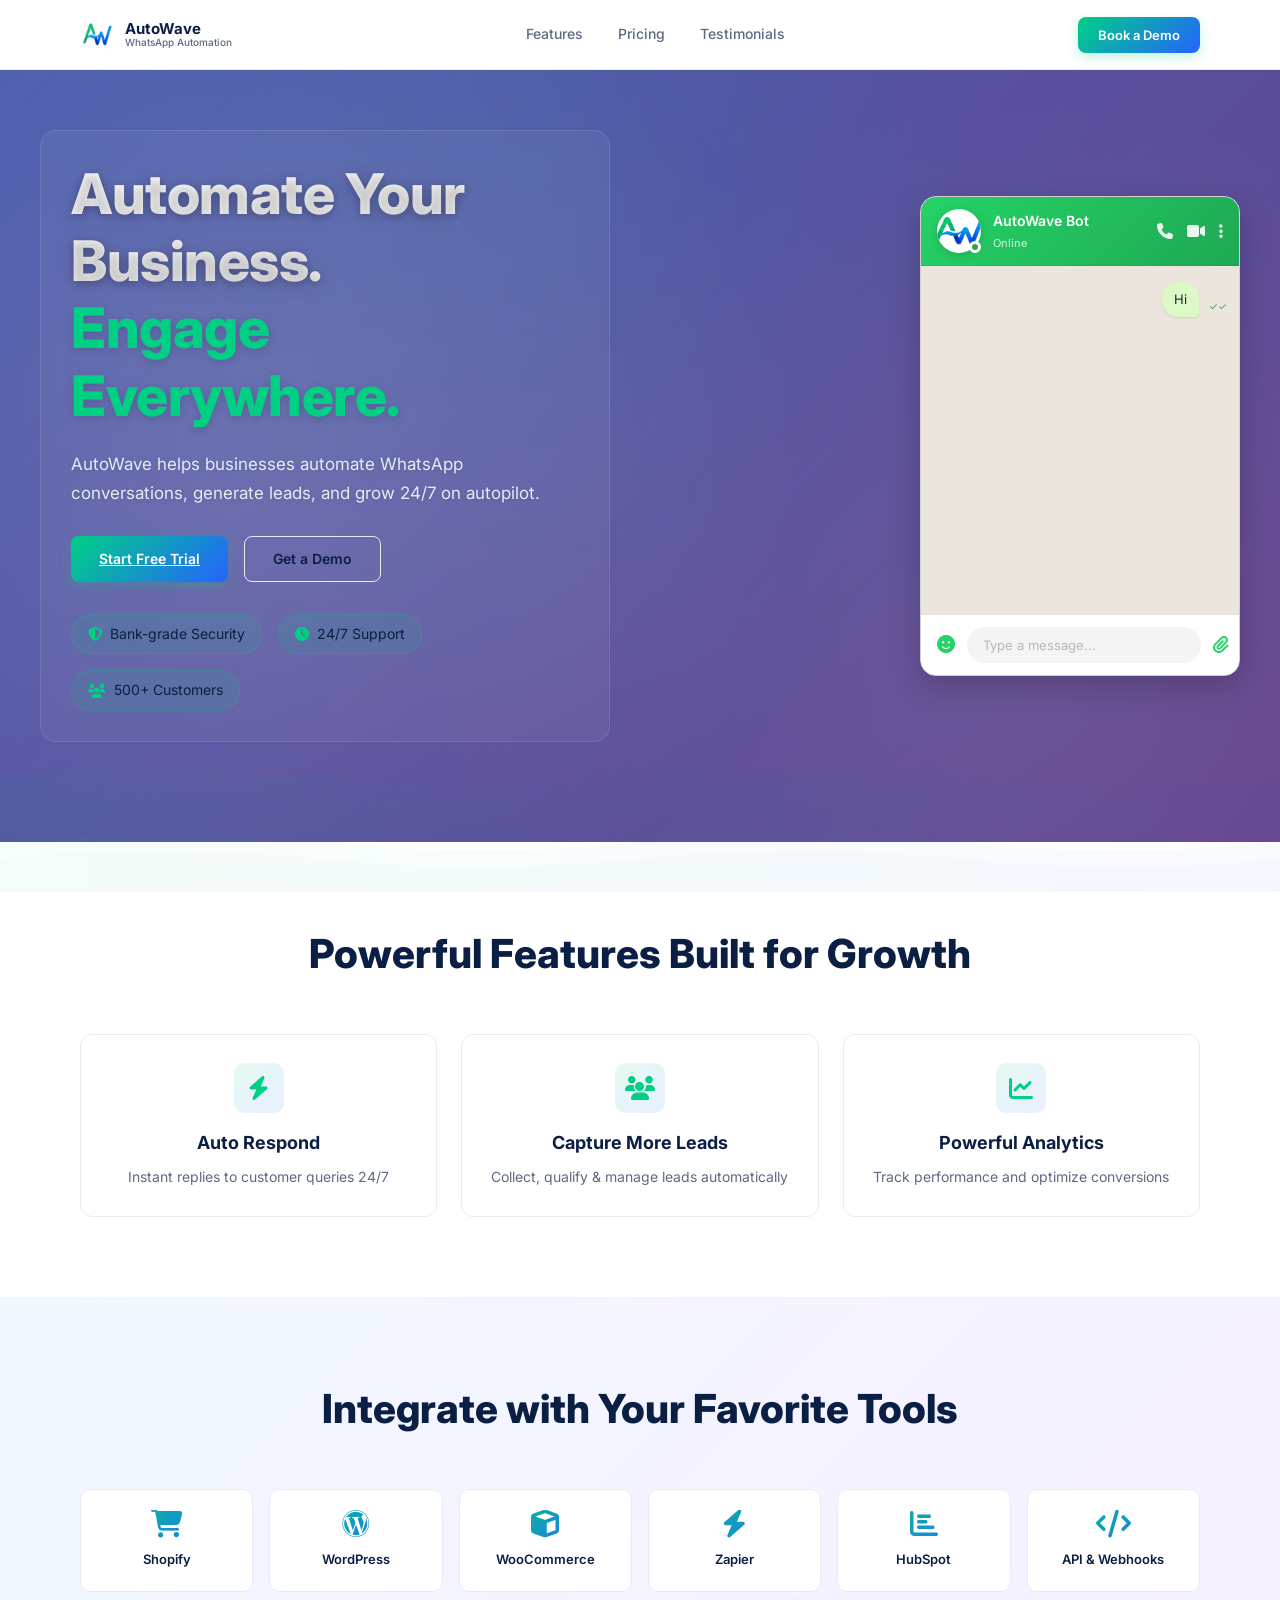
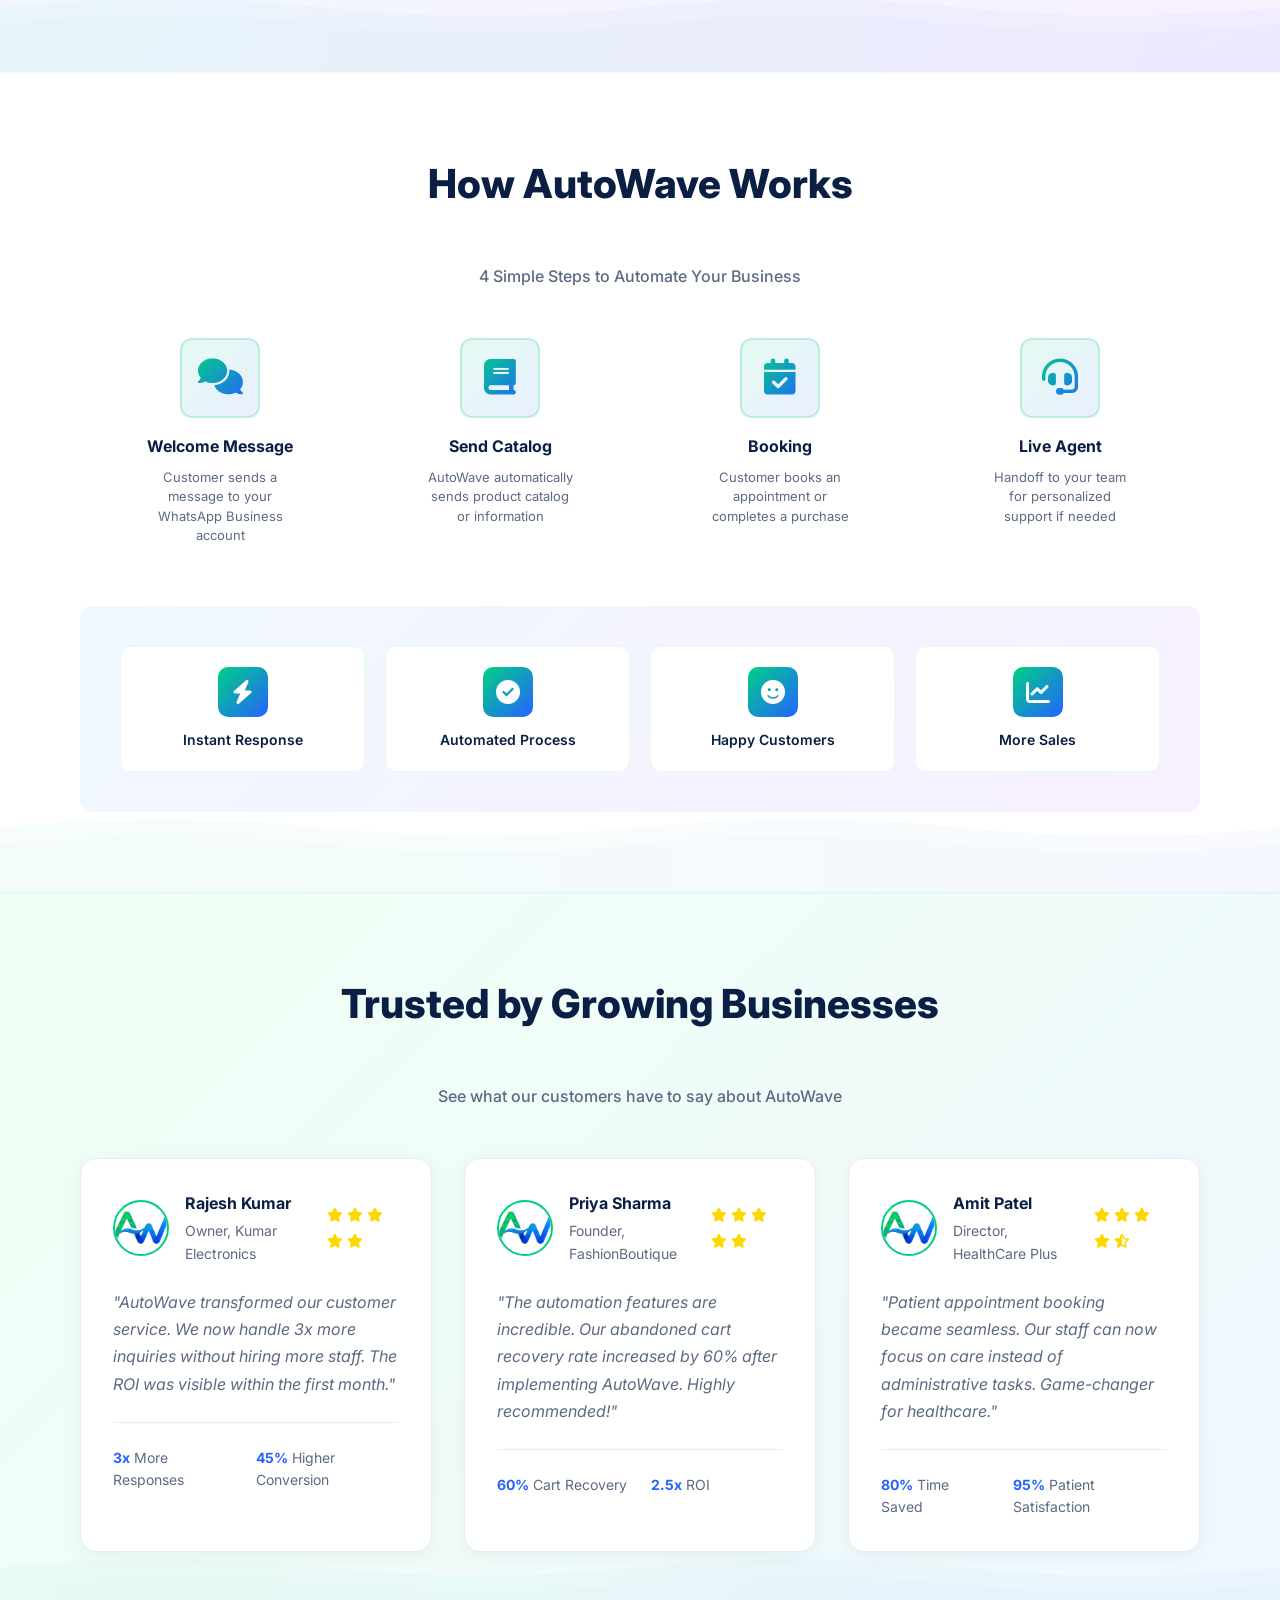
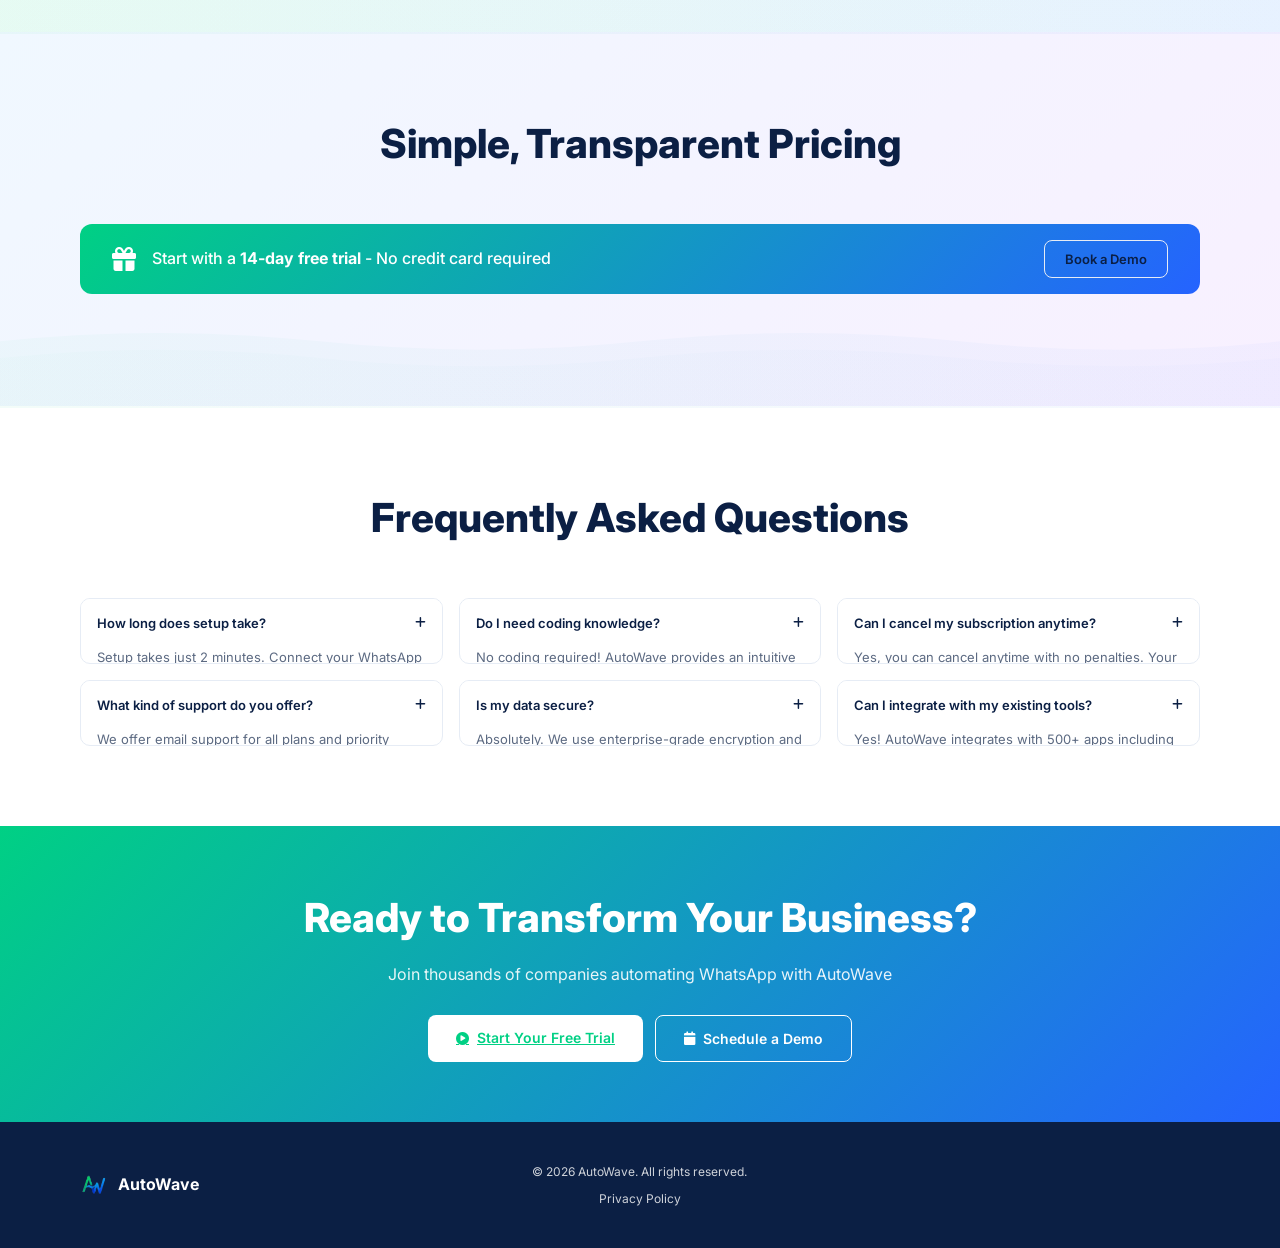
==== index.html @ 0bfcc895 "website change 1" ====
<!DOCTYPE html>
<html lang="en">
<head>
    <meta charset="UTF-8">
    <meta name="viewport" content="width=device-width, initial-scale=1.0">
    <meta name="description" content="AutoWave - WhatsApp Business Automation Platform. Automate conversations, generate leads, and grow 24/7 on autopilot.">
    <meta name="keywords" content="WhatsApp Automation, Business Automation, Lead Generation">
    <meta name="author" content="AutoWave">
    <link rel="icon" type="image/png" href="./content/autowave-icon.png">
    <title>AutoWave - WhatsApp Automation Platform</title>
    <link rel="stylesheet" href="https://cdnjs.cloudflare.com/ajax/libs/font-awesome/6.4.0/css/all.min.css">
    <link rel="stylesheet" href="style.css">
    <link href="https://fonts.googleapis.com/css2?family=Inter:wght@400;500;600;700;800&display=swap" rel="stylesheet">
</head>
<body>
    <!-- Header -->
    <header class="header">
        <div class="header-container">
            <div class="logo">
                <img src="./content/autowave-icon.png" alt="AutoWave" class="logo-icon">
                <div class="logo-text">
                    <span class="logo-name">AutoWave</span>
                    <span class="logo-subtitle">WhatsApp Automation</span>
                </div>
            </div>
            <button class="mobile-menu-toggle" id="mobileMenuToggle">
                <span></span><span></span><span></span>
            </button>
            <nav class="nav" id="navMenu">
                <a href="#features" class="nav-link">Features</a>
                <a href="#pricing" class="nav-link">Pricing</a>
                <a href="#testimonials" class="nav-link">Testimonials</a>
            </nav>
            <div class="header-buttons">
                <button class="btn btn-primary" id="bookDemoHeader">Book a Demo</button>
            </div>
        </div>
    </header>

    <!-- Floating Form -->
    <div class="floating-form" id="floatingForm">
        <button class="form-close" id="formClose"><i class="fas fa-times"></i></button>
        <h3 class="form-title">Get a Demo</h3>
        <p class="form-desc">Fill the form and our team will contact you.</p>
        <form class="demo-form" id="demoForm">
            <input type="text" name="name" placeholder="Your Name" required>
            <input type="email" name="email" placeholder="Business Email" required>
            <input type="tel" name="phone" placeholder="Phone Number" required>
            <select name="businessType" id="businessTypeSelect" class="demo-form-select" required>
                <option value="">Select your industry</option>
            </select>
            <input type="text" name="company" placeholder="Business / Website" required>
            <button type="submit" class="btn btn-primary"><i class="fas fa-check"></i> Request Demo</button>
        </form>
        <p class="form-privacy">✓ We respect your privacy</p>
    </div>

    <!-- Hero Section -->
    <section class="hero">
        <div class="hero-container">
            <div class="hero-left">
                <h1 class="hero-headline">
                    <span class="gradient-text">Automate Your Business.</span><br>
                    <span>Engage Everywhere.</span>
                </h1>
                <p class="hero-subtitle">AutoWave helps businesses automate WhatsApp conversations, generate leads, and grow 24/7 on autopilot.</p>
                <div class="hero-buttons">
                    <a href="https://app.autowave.playltp.in/register" class="btn btn-primary btn-lg" id="startTrialHero">Start Free Trial</a>
                    <button type="button" class="btn btn-secondary-outline btn-lg" id="bookDemoHero">Get a Demo</button>
                </div>

                <!-- Trust Badges -->
                <div class="trust-badges">
                    <div class="trust-badge">
                        <i class="fas fa-shield-alt"></i>
                        <span>Bank-grade Security</span>
                    </div>
                    <div class="trust-badge">
                        <i class="fas fa-clock"></i>
                        <span>24/7 Support</span>
                    </div>
                    <div class="trust-badge">
                        <i class="fas fa-users"></i>
                        <span>500+ Customers</span>
                    </div>
                </div>
            </div>

            <div class="hero-right">
                <!-- WhatsApp Chat Replay -->
                <div class="whatsapp-chat-replay">
                    <div class="chat-header">
                        <div class="chat-header-info">
                            <div class="chat-avatar-container">
                                <div class="chat-avatar">
                                    <img src="./content/autowave-icon.png" alt="AutoWave Bot">
                                </div>
                                <div class="online-indicator"></div>
                            </div>
                            <div class="chat-title-info">
                                <h4>AutoWave Bot</h4>
                                <span class="chat-status" id="chatStatus">Online</span>
                            </div>
                        </div>
                        <div class="chat-icons">
                            <i class="fas fa-phone"></i>
                            <i class="fas fa-video"></i>
                            <i class="fas fa-ellipsis-v"></i>
                        </div>
                    </div>
                    <div class="chat-messages" id="chatMessages">
                        <!-- Messages will be dynamically added here -->
                    </div>
                    <div class="chat-input">
                        <i class="fas fa-smile"></i>
                        <input type="text" placeholder="Type a message..." disabled>
                        <i class="fas fa-paperclip"></i>
                        <i class="fas fa-microphone"></i>
                    </div>
                </div>
            </div>
        </div>
        <svg class="wave" viewBox="0 0 1200 120" preserveAspectRatio="none">
            <defs>
                <linearGradient id="waveGrad" x1="0%" y1="0%" x2="100%" y2="0%">
                    <stop offset="0%" style="stop-color:#00D084;stop-opacity:0.15" />
                    <stop offset="100%" style="stop-color:#2563FF;stop-opacity:0.15" />
                </linearGradient>
            </defs>
            <path d="M0,40 Q150,20 300,40 T600,40 T900,40 T1200,40 L1200,120 L0,120 Z" fill="url(#waveGrad)"/>
            <path d="M0,60 Q150,40 300,60 T600,60 T900,60 T1200,60 L1200,120 L0,120 Z" fill="url(#waveGrad)" opacity="0.5"/>
        </svg>
    </section>

    <!-- Features Section -->
    <section class="features" id="features">
        <div class="section-container">
            <h2 class="section-title">Powerful Features Built for Growth</h2>
            <div class="features-grid">
                <div class="feature-card">
                    <div class="feature-icon"><i class="fas fa-zap"></i></div>
                    <h3>Auto Respond</h3>
                    <p>Instant replies to customer queries 24/7</p>
                </div>
                <div class="feature-card">
                    <div class="feature-icon"><i class="fas fa-users"></i></div>
                    <h3>Capture More Leads</h3>
                    <p>Collect, qualify & manage leads automatically</p>
                </div>
                <div class="feature-card">
                    <div class="feature-icon"><i class="fas fa-chart-line"></i></div>
                    <h3>Powerful Analytics</h3>
                    <p>Track performance and optimize conversions</p>
                </div>
            </div>
        </div>
        <svg class="wave wave-bottom" viewBox="0 0 1200 120" preserveAspectRatio="none">
            <defs>
                <linearGradient id="waveGrad2" x1="0%" y1="0%" x2="100%" y2="0%">
                    <stop offset="0%" style="stop-color:#00D084;stop-opacity:0.15" />
                    <stop offset="100%" style="stop-color:#2563FF;stop-opacity:0.15" />
                </linearGradient>
            </defs>
            <path d="M0,60 Q150,40 300,60 T600,60 T900,60 T1200,60 L1200,120 L0,120 Z" fill="url(#waveGrad2)"/>
            <path d="M0,80 Q150,60 300,80 T600,80 T900,80 T1200,80 L1200,120 L0,120 Z" fill="url(#waveGrad2)" opacity="0.5"/>
        </svg>
    </section>

    <!-- Integrations Section -->
    <section class="integrations" id="integrations">
        <div class="section-container">
            <h2 class="section-title">Integrate with Your Favorite Tools</h2>
            <div class="integrations-grid">
                <div class="integration-card">
                    <i class="fas fa-shopping-cart"></i>
                    <span>Shopify</span>
                </div>
                <div class="integration-card">
                    <i class="fab fa-wordpress"></i>
                    <span>WordPress</span>
                </div>
                <div class="integration-card">
                    <i class="fas fa-cube"></i>
                    <span>WooCommerce</span>
                </div>
                <div class="integration-card">
                    <i class="fas fa-bolt"></i>
                    <span>Zapier</span>
                </div>
                <div class="integration-card">
                    <i class="fas fa-chart-bar"></i>
                    <span>HubSpot</span>
                </div>
                <div class="integration-card">
                    <i class="fas fa-code"></i>
                    <span>API & Webhooks</span>
                </div>
            </div>
        </div>
        <svg class="wave" viewBox="0 0 1200 120" preserveAspectRatio="none">
            <defs>
                <linearGradient id="waveGrad3" x1="0%" y1="0%" x2="100%" y2="0%">
                    <stop offset="0%" style="stop-color:#00D084;stop-opacity:0.15" />
                    <stop offset="100%" style="stop-color:#2563FF;stop-opacity:0.15" />
                </linearGradient>
            </defs>
            <path d="M0,40 Q150,20 300,40 T600,40 T900,40 T1200,40 L1200,120 L0,120 Z" fill="url(#waveGrad3)"/>
            <path d="M0,60 Q150,40 300,60 T600,60 T900,60 T1200,60 L1200,120 L0,120 Z" fill="url(#waveGrad3)" opacity="0.5"/>
        </svg>
    </section>

    <!-- How It Works -->
    <section class="how-it-works" id="how-it-works">
        <div class="section-container">
            <h2 class="section-title">How AutoWave Works</h2>
            <p class="section-subtitle">4 Simple Steps to Automate Your Business</p>
            
            <div class="flow-container">
                <div class="flow-item">
                    <div class="flow-icon-box">
                        <div class="flow-icon">
                            <i class="fas fa-comments"></i>
                        </div>
                    </div>
                    <h3>Welcome Message</h3>
                    <p>Customer sends a message to your WhatsApp Business account</p>
                </div>

                <div class="flow-connector">
                    <svg viewBox="0 0 100 40" preserveAspectRatio="none">
                        <path d="M0,20 Q25,0 50,20 T100,20" stroke="#00D084" stroke-width="2" fill="none" stroke-linecap="round"/>
                        <polygon points="95,20 100,20 97,17" fill="#00D084"/>
                    </svg>
                </div>

                <div class="flow-item">
                    <div class="flow-icon-box">
                        <div class="flow-icon">
                            <i class="fas fa-book"></i>
                        </div>
                    </div>
                    <h3>Send Catalog</h3>
                    <p>AutoWave automatically sends product catalog or information</p>
                </div>

                <div class="flow-connector">
                    <svg viewBox="0 0 100 40" preserveAspectRatio="none">
                        <path d="M0,20 Q25,0 50,20 T100,20" stroke="#2563FF" stroke-width="2" fill="none" stroke-linecap="round"/>
                        <polygon points="95,20 100,20 97,17" fill="#2563FF"/>
                    </svg>
                </div>

                <div class="flow-item">
                    <div class="flow-icon-box">
                        <div class="flow-icon">
                            <i class="fas fa-calendar-check"></i>
                        </div>
                    </div>
                    <h3>Booking</h3>
                    <p>Customer books an appointment or completes a purchase</p>
                </div>

                <div class="flow-connector">
                    <svg viewBox="0 0 100 40" preserveAspectRatio="none">
                        <path d="M0,20 Q25,0 50,20 T100,20" stroke="#00D084" stroke-width="2" fill="none" stroke-linecap="round"/>
                        <polygon points="95,20 100,20 97,17" fill="#00D084"/>
                    </svg>
                </div>

                <div class="flow-item">
                    <div class="flow-icon-box">
                        <div class="flow-icon">
                            <i class="fas fa-headset"></i>
                        </div>
                    </div>
                    <h3>Live Agent</h3>
                    <p>Handoff to your team for personalized support if needed</p>
                </div>
            </div>

            <div class="flow-benefits">
                <div class="benefit-item">
                    <div class="benefit-icon"><i class="fas fa-bolt"></i></div>
                    <span>Instant Response</span>
                </div>
                <div class="benefit-item">
                    <div class="benefit-icon"><i class="fas fa-check-circle"></i></div>
                    <span>Automated Process</span>
                </div>
                <div class="benefit-item">
                    <div class="benefit-icon"><i class="fas fa-smile"></i></div>
                    <span>Happy Customers</span>
                </div>
                <div class="benefit-item">
                    <div class="benefit-icon"><i class="fas fa-chart-line"></i></div>
                    <span>More Sales</span>
                </div>
            </div>
        </div>
        <svg class="wave" viewBox="0 0 1200 120" preserveAspectRatio="none">
            <defs>
                <linearGradient id="waveGrad4" x1="0%" y1="0%" x2="100%" y2="0%">
                    <stop offset="0%" style="stop-color:#00D084;stop-opacity:0.15" />
                    <stop offset="100%" style="stop-color:#2563FF;stop-opacity:0.15" />
                </linearGradient>
            </defs>
            <path d="M0,40 Q150,20 300,40 T600,40 T900,40 T1200,40 L1200,120 L0,120 Z" fill="url(#waveGrad4)"/>
            <path d="M0,60 Q150,40 300,60 T600,60 T900,60 T1200,60 L1200,120 L0,120 Z" fill="url(#waveGrad4)" opacity="0.5"/>
        </svg>
    </section>

    <!-- Testimonials Section -->
    <section class="testimonials" id="testimonials">
        <div class="section-container">
            <h2 class="section-title">Trusted by Growing Businesses</h2>
            <p class="section-subtitle">See what our customers have to say about AutoWave</p>
            <div class="testimonials-grid">
                <div class="testimonial-card">
                    <div class="testimonial-header">
                        <img src="./content/autowave-icon.png" alt="Customer" class="testimonial-avatar">
                        <div class="testimonial-info">
                            <h4>Rajesh Kumar</h4>
                            <p>Owner, Kumar Electronics</p>
                        </div>
                        <div class="testimonial-rating">
                            <i class="fas fa-star"></i>
                            <i class="fas fa-star"></i>
                            <i class="fas fa-star"></i>
                            <i class="fas fa-star"></i>
                            <i class="fas fa-star"></i>
                        </div>
                    </div>
                    <p class="testimonial-text">"AutoWave transformed our customer service. We now handle 3x more inquiries without hiring more staff. The ROI was visible within the first month."</p>
                    <div class="testimonial-metrics">
                        <span><strong>3x</strong> More Responses</span>
                        <span><strong>45%</strong> Higher Conversion</span>
                    </div>
                </div>
                
                <div class="testimonial-card">
                    <div class="testimonial-header">
                        <img src="./content/autowave-icon.png" alt="Customer" class="testimonial-avatar">
                        <div class="testimonial-info">
                            <h4>Priya Sharma</h4>
                            <p>Founder, FashionBoutique</p>
                        </div>
                        <div class="testimonial-rating">
                            <i class="fas fa-star"></i>
                            <i class="fas fa-star"></i>
                            <i class="fas fa-star"></i>
                            <i class="fas fa-star"></i>
                            <i class="fas fa-star"></i>
                        </div>
                    </div>
                    <p class="testimonial-text">"The automation features are incredible. Our abandoned cart recovery rate increased by 60% after implementing AutoWave. Highly recommended!"</p>
                    <div class="testimonial-metrics">
                        <span><strong>60%</strong> Cart Recovery</span>
                        <span><strong>2.5x</strong> ROI</span>
                    </div>
                </div>
                
                <div class="testimonial-card">
                    <div class="testimonial-header">
                        <img src="./content/autowave-icon.png" alt="Customer" class="testimonial-avatar">
                        <div class="testimonial-info">
                            <h4>Amit Patel</h4>
                            <p>Director, HealthCare Plus</p>
                        </div>
                        <div class="testimonial-rating">
                            <i class="fas fa-star"></i>
                            <i class="fas fa-star"></i>
                            <i class="fas fa-star"></i>
                            <i class="fas fa-star"></i>
                            <i class="fas fa-star-half-alt"></i>
                        </div>
                    </div>
                    <p class="testimonial-text">"Patient appointment booking became seamless. Our staff can now focus on care instead of administrative tasks. Game-changer for healthcare."</p>
                    <div class="testimonial-metrics">
                        <span><strong>80%</strong> Time Saved</span>
                        <span><strong>95%</strong> Patient Satisfaction</span>
                    </div>
                </div>
            </div>
        </div>
        <svg class="wave" viewBox="0 0 1200 120" preserveAspectRatio="none">
            <defs>
                <linearGradient id="waveGrad6" x1="0%" y1="0%" x2="100%" y2="0%">
                    <stop offset="0%" style="stop-color:#00D084;stop-opacity:0.15" />
                    <stop offset="100%" style="stop-color:#2563FF;stop-opacity:0.15" />
                </linearGradient>
            </defs>
            <path d="M0,40 Q150,20 300,40 T600,40 T900,40 T1200,40 L1200,120 L0,120 Z" fill="url(#waveGrad6)"/>
            <path d="M0,60 Q150,40 300,60 T600,60 T900,60 T1200,60 L1200,120 L0,120 Z" fill="url(#waveGrad6)" opacity="0.5"/>
        </svg>
    </section>

    <!-- Pricing Section -->
    <section class="pricing" id="pricing">
        <div class="section-container">
            <h2 class="section-title">Simple, Transparent Pricing</h2>
            <div class="trial-banner" id="trialBanner">
                <i class="fas fa-gift"></i>
                <span>Start with a <strong>14-day free trial</strong> - No credit card required</span>
                <button type="button" class="btn btn-secondary-outline btn-sm" id="bookDemoPricing">Book a Demo</button>
            </div>
            <div class="pricing-grid" id="pricingGrid">
                <!-- Pricing cards loaded from /api/website/config -->
            </div>
        </div>
        <svg class="wave" viewBox="0 0 1200 120" preserveAspectRatio="none">
            <defs>
                <linearGradient id="waveGrad5" x1="0%" y1="0%" x2="100%" y2="0%">
                    <stop offset="0%" style="stop-color:#00D084;stop-opacity:0.15" />
                    <stop offset="100%" style="stop-color:#2563FF;stop-opacity:0.15" />
                </linearGradient>
            </defs>
            <path d="M0,40 Q150,20 300,40 T600,40 T900,40 T1200,40 L1200,120 L0,120 Z" fill="url(#waveGrad5)"/>
            <path d="M0,60 Q150,40 300,60 T600,60 T900,60 T1200,60 L1200,120 L0,120 Z" fill="url(#waveGrad5)" opacity="0.5"/>
        </svg>
    </section>

    <!-- FAQ Section -->
    <section class="faq" id="faq">
        <div class="section-container">
            <h2 class="section-title">Frequently Asked Questions</h2>
            <div class="faq-grid">
                <div class="faq-item">
                    <button class="faq-question">
                        <span>How long does setup take?</span>
                        <i class="fas fa-plus"></i>
                    </button>
                    <div class="faq-answer">Setup takes just 2 minutes. Connect your WhatsApp account, configure automation rules, and you're ready to go!</div>
                </div>
                <div class="faq-item">
                    <button class="faq-question">
                        <span>Do I need coding knowledge?</span>
                        <i class="fas fa-plus"></i>
                    </button>
                    <div class="faq-answer">No coding required! AutoWave provides an intuitive drag-and-drop interface for setting up automations.</div>
                </div>
                <div class="faq-item">
                    <button class="faq-question">
                        <span>Can I cancel my subscription anytime?</span>
                        <i class="fas fa-plus"></i>
                    </button>
                    <div class="faq-answer">Yes, you can cancel anytime with no penalties. Your data remains accessible for 30 days after cancellation.</div>
                </div>
                <div class="faq-item">
                    <button class="faq-question">
                        <span>What kind of support do you offer?</span>
                        <i class="fas fa-plus"></i>
                    </button>
                    <div class="faq-answer">We offer email support for all plans and priority phone support for Professional and Enterprise plans.</div>
                </div>
                <div class="faq-item">
                    <button class="faq-question">
                        <span>Is my data secure?</span>
                        <i class="fas fa-plus"></i>
                    </button>
                    <div class="faq-answer">Absolutely. We use enterprise-grade encryption and comply with GDPR, CCPA, and other data protection regulations.</div>
                </div>
                <div class="faq-item">
                    <button class="faq-question">
                        <span>Can I integrate with my existing tools?</span>
                        <i class="fas fa-plus"></i>
                    </button>
                    <div class="faq-answer">Yes! AutoWave integrates with 500+ apps including Shopify, WordPress, HubSpot, Zapier, and many more.</div>
                </div>
            </div>
        </div>
    </section>

    <!-- CTA Section -->
    <section class="cta-final">
        <div class="section-container">
            <h2>Ready to Transform Your Business?</h2>
            <p>Join thousands of companies automating WhatsApp with AutoWave</p>
            <div class="cta-buttons">
                <a href="https://app.autowave.playltp.in/register" class="btn btn-primary btn-lg" id="startTrialCTA"><i class="fas fa-play-circle"></i> Start Your Free Trial</a>
                <button type="button" class="btn btn-secondary-outline btn-lg" id="bookDemoCTA"><i class="fas fa-calendar"></i> Schedule a Demo</button>
            </div>
        </div>
    </section>

    <!-- Footer -->
    <footer class="footer">
        <div class="section-container">
            <div class="footer-content">
                <div class="footer-left">
                    <img src="./content/autowave-icon.png" alt="AutoWave" class="footer-logo">
                    <span>AutoWave</span>
                </div>
                <div class="footer-center">
                    <p>© 2026 AutoWave. All rights reserved.</p>
                    <div class="footer-links">
                        <a href="https://app.autowave.playltp.in/privacy">Privacy Policy</a>
                    </div>
                </div>
            </div>
        </div>
    </footer>

    <script src="script.js"></script>
</body>
</html>
---- style.css ----
/* ===== COLOR SYSTEM ===== */
:root {
    --primary-green: #00D084;
    --primary-blue: #2563FF;
    --dark-text: #0B1F44;
    --body-text: #5C6A82;
    --background: #F8FAFD;
    --card-bg: #FFFFFF;
    --border: #E6ECF5;
    --success: #22C55E;
    --font-family: "Inter", sans-serif;
}

* {
    margin: 0;
    padding: 0;
    box-sizing: border-box;
}

html {
    scroll-behavior: smooth;
}

body {
    font-family: var(--font-family);
    color: var(--body-text);
    background-color: var(--background);
    line-height: 1.6;
    overflow-x: hidden;
}

/* ===== HEADER ===== */
.header {
    position: sticky;
    top: 0;
    height: 70px;
    background: rgba(255, 255, 255, 0.95);
    backdrop-filter: blur(10px);
    border-bottom: 1px solid var(--border);
    z-index: 100;
    transition: all 0.3s ease;
}

.header.scrolled {
    box-shadow: 0 4px 12px rgba(0, 0, 0, 0.08);
}

.header-container {
    max-width: 1200px;
    margin: 0 auto;
    padding: 0 40px;
    height: 100%;
    display: flex;
    align-items: center;
    justify-content: space-between;
}

.logo {
    display: flex;
    align-items: center;
    gap: 10px;
}

.logo-icon {
    width: 35px;
    height: 35px;
    border-radius: 8px;
}

.logo-text {
    display: flex;
    flex-direction: column;
    line-height: 1.1;
}

.logo-name {
    font-weight: 700;
    font-size: 15px;
    color: var(--dark-text);
}

.logo-subtitle {
    font-weight: 500;
    font-size: 10px;
    color: var(--body-text);
}

.mobile-menu-toggle {
    display: none;
    flex-direction: column;
    gap: 5px;
    background: none;
    border: none;
    cursor: pointer;
}

.mobile-menu-toggle span {
    width: 24px;
    height: 2px;
    background: var(--dark-text);
    transition: all 0.3s ease;
}

.nav {
    display: flex;
    gap: 35px;
    flex: 1;
    justify-content: center;
}

.nav-link {
    text-decoration: none;
    color: var(--body-text);
    font-weight: 500;
    font-size: 14px;
    transition: color 0.3s ease;
}

.nav-link:hover {
    color: var(--primary-green);
}

.header-buttons {
    display: flex;
    gap: 12px;
}

/* ===== BUTTONS ===== */
.btn {
    padding: 10px 20px;
    border: none;
    border-radius: 8px;
    font-family: var(--font-family);
    font-weight: 600;
    font-size: 13px;
    cursor: pointer;
    transition: all 0.3s ease;
    display: inline-flex;
    align-items: center;
    gap: 8px;
    white-space: nowrap;
}

.btn-primary {
    background: linear-gradient(135deg, var(--primary-green) 0%, var(--primary-blue) 100%);
    color: white;
    box-shadow: 0 4px 12px rgba(0, 208, 132, 0.25);
}

.btn-primary:hover {
    transform: translateY(-2px);
    box-shadow: 0 6px 20px rgba(0, 208, 132, 0.35);
}

.btn-secondary {
    background: white;
    color: var(--dark-text);
    border: 1px solid var(--border);
}

.btn-secondary:hover {
    border-color: var(--primary-green);
    color: var(--primary-green);
}

.btn-secondary-outline {
    background: transparent;
    color: var(--dark-text);
    border: 1px solid var(--border);
}

.btn-secondary-outline:hover {
    border-color: var(--primary-green);
    background: rgba(0, 208, 132, 0.05);
}

.btn-lg {
    padding: 12px 28px;
    font-size: 14px;
}

.btn-block {
    width: 100%;
}

.btn i {
    font-size: 13px;
}

/* ===== FLOATING FORM ===== */
.floating-form {
    position: fixed;
    bottom: 25px;
    right: 25px;
    width: 340px;
    background: white;
    border-radius: 12px;
    box-shadow: 0 16px 40px rgba(0, 0, 0, 0.12);
    padding: 24px;
    z-index: 50;
    border: 1px solid var(--border);
    display: none;
    animation: slideInRight 0.4s ease-out;
}

.form-close {
    position: absolute;
    top: 12px;
    right: 12px;
    background: none;
    border: none;
    font-size: 18px;
    cursor: pointer;
    color: var(--body-text);
}

.form-title {
    font-size: 16px;
    font-weight: 700;
    color: var(--dark-text);
    margin-bottom: 4px;
}

.form-desc {
    font-size: 12px;
    color: var(--body-text);
    margin-bottom: 16px;
}

.demo-form {
    display: flex;
    flex-direction: column;
    gap: 10px;
    margin-bottom: 12px;
}

.demo-form input,
.demo-form select {
    padding: 10px 12px;
    border: 1px solid var(--border);
    border-radius: 6px;
    font-family: var(--font-family);
    font-size: 12px;
    transition: all 0.3s ease;
    background: var(--background);
}

.demo-form input:focus,
.demo-form select:focus {
    outline: none;
    border-color: var(--primary-green);
    background: white;
}

.form-privacy {
    font-size: 11px;
    color: var(--body-text);
    text-align: center;
}

@keyframes slideInRight {
    from {
        opacity: 0;
        transform: translateX(50px);
    }
    to {
        opacity: 1;
        transform: translateX(0);
    }
}

/* ===== HERO SECTION ===== */
.hero {
    position: relative;
    padding: 60px 40px 100px;
    background: linear-gradient(135deg, #667eea 0%, #764ba2 25%, #f093fb 50%, #4facfe 75%, #00f2fe 100%);
    background-size: 400% 400%;
    animation: gradientShift 15s ease infinite;
    overflow: hidden;
}

@keyframes gradientShift {
    0% {
        background-position: 0% 50%;
    }
    50% {
        background-position: 100% 50%;
    }
    100% {
        background-position: 0% 50%;
    }
}

.hero::before {
    content: '';
    position: absolute;
    inset: 0;
    background: 
        linear-gradient(135deg, rgba(0, 0, 0, 0.25) 0%, rgba(0, 0, 0, 0.15) 100%),
        radial-gradient(circle at 20% 50%, rgba(255, 255, 255, 0.15) 0%, transparent 50%),
        radial-gradient(circle at 80% 80%, rgba(255, 255, 255, 0.1) 0%, transparent 50%),
        radial-gradient(circle at 40% 20%, rgba(0, 242, 254, 0.08) 0%, transparent 50%);
    pointer-events: none;
    animation: shimmer 8s ease-in-out infinite;
}

@keyframes shimmer {
    0%, 100% {
        opacity: 1;
    }
    50% {
        opacity: 0.8;
    }
}

.hero-container {
    max-width: 1200px;
    margin: 0 auto;
    display: grid;
    grid-template-columns: 1fr 1fr;
    gap: 60px;
    align-items: center;
    position: relative;
    z-index: 2;
}

.hero-left {
    animation: fadeInUp 0.8s ease-out;
    background: rgba(255, 255, 255, 0.05);
    padding: 30px;
    border-radius: 16px;
    backdrop-filter: blur(10px);
    border: 1px solid rgba(255, 255, 255, 0.1);
    position: relative;
    z-index: 2;
}

@keyframes fadeInUp {
    from {
        opacity: 0;
        transform: translateY(20px);
    }
    to {
        opacity: 1;
        transform: translateY(0);
    }
}

.badge {
    display: none;
}

.hero-headline {
    font-size: 56px;
    font-weight: 800;
    line-height: 1.2;
    margin-bottom: 20px;
    color: var(--primary-green);
    letter-spacing: -0.5px;
    text-shadow: 0 2px 8px rgba(0, 0, 0, 0.15);
    position: relative;
    z-index: 2;
}

.gradient-text {
    background: linear-gradient(135deg, #ffffff 0%, #f0f0f0 100%);
    -webkit-background-clip: text;
    -webkit-text-fill-color: transparent;
    background-clip: text;
    text-shadow: 0 2px 8px rgba(0, 0, 0, 0.2);
    filter: drop-shadow(0 2px 8px rgba(0, 0, 0, 0.15));
}

.hero-subtitle {
    font-size: 17px;
    line-height: 1.7;
    margin-bottom: 28px;
    color: var(--border);
    max-width: 480px;
    text-shadow: 0 1px 4px rgba(0, 0, 0, 0.1);
    position: relative;
    z-index: 2;
}

.feature-chips {
    display: none;
}

.hero-buttons {
    display: flex;
    gap: 16px;
    flex-wrap: wrap;
    position: relative;
    z-index: 2;
}

.trust-badges {
    display: flex;
    flex-wrap: wrap;
    gap: 1rem;
    margin-top: 2rem;
}

.trust-badge {
    display: flex;
    align-items: center;
    gap: 0.5rem;
    padding: 0.5rem 1rem;
    background: rgba(0, 208, 132, 0.1);
    border: 1px solid rgba(0, 208, 132, 0.2);
    border-radius: 20px;
    font-size: 0.875rem;
    color: var(--dark-text);
    transition: all 0.3s ease;
}

.trust-badge:hover {
    background: rgba(0, 208, 132, 0.2);
    transform: translateY(-2px);
}

.trust-badge i {
    color: var(--primary-green);
}

.social-proof-bar {
    display: flex;
    flex-wrap: wrap;
    gap: 2rem;
    margin-top: 2rem;
    padding: 1rem 0;
    border-top: 1px solid var(--border);
}

.social-proof-item {
    display: flex;
    flex-direction: column;
    gap: 0.25rem;
}

.proof-count {
    font-size: 1.5rem;
    font-weight: 700;
    color: var(--primary-blue);
}

.social-proof-item span:last-child {
    font-size: 0.875rem;
    color: var(--body-text);
}

/* ===== HERO RIGHT ===== */
.hero-right {
    position: relative;
    height: 520px;
}

.floating-card {
    position: absolute;
    background: white;
    border: 1px solid var(--border);
    border-radius: 12px;
    padding: 18px;
    box-shadow: 0 8px 24px rgba(0, 0, 0, 0.08);
    animation: float 4s ease-in-out infinite;
    top: 0;
    left: 0;
    width: 280px;
    z-index: 10;
    backdrop-filter: blur(10px);
    background: rgba(255, 255, 255, 0.95);
}

@keyframes float {
    0%, 100% { transform: translateY(0); }
    50% { transform: translateY(-15px); }
}

.card-header {
    display: flex;
    justify-content: space-between;
    align-items: center;
    margin-bottom: 14px;
    padding-bottom: 12px;
    border-bottom: 1px solid var(--border);
}

.card-title {
    font-weight: 700;
    font-size: 13px;
    color: var(--dark-text);
}

.status-dots {
    display: flex;
    gap: 4px;
}

.status-dots span {
    width: 6px;
    height: 6px;
    background: var(--primary-green);
    border-radius: 50%;
    animation: pulse 2s ease-in-out infinite;
}

@keyframes pulse {
    0%, 100% { opacity: 1; }
    50% { opacity: 0.5; }
}

.dashboard-grid {
    display: grid;
    grid-template-columns: 1fr 1fr;
    gap: 12px;
}

.stat {
    display: flex;
    flex-direction: column;
}

.stat-value {
    font-weight: 800;
    font-size: 18px;
    color: var(--primary-green);
}

.stat-label {
    font-size: 11px;
    color: var(--body-text);
    font-weight: 500;
}

.floating-whatsapp {
    position: absolute;
    bottom: 510px;
    right: 10px;
    width: 60px;
    height: 60px;
    background: linear-gradient(135deg, var(--primary-green) 0%, var(--primary-blue) 100%);
    border-radius: 50%;
    display: flex;
    align-items: center;
    justify-content: center;
    color: white;
    font-size: 28px;
    box-shadow: 0 8px 20px rgba(0, 208, 132, 0.3);
    animation: bounce 3s ease-in-out infinite;
    z-index: 12;
}

@keyframes bounce {
    0%, 100% { transform: translateY(0); }
    50% { transform: translateY(-10px); }
}

.chat-bubble {
    position: absolute;
    bottom: 0;
    left: 0;
    width: 240px;
    background: white;
    border: 1px solid var(--border);
    border-radius: 10px;
    padding: 14px;
    box-shadow: 0 8px 24px rgba(0, 0, 0, 0.08);
    animation: slideUp 0.8s ease-out 0.3s both;
}

@keyframes slideUp {
    from {
        opacity: 0;
        transform: translateY(20px);
    }
    to {
        opacity: 1;
        transform: translateY(0);
    }
}

.chat-msg {
    font-size: 12px;
    color: var(--body-text);
    margin-bottom: 8px;
}

.chat-msg:last-child {
    margin-bottom: 0;
}

.wave {
    position: absolute;
    bottom: -2px;
    left: 0;
    width: 100%;
    height: 100px;
    z-index: 1;
    fill-opacity: 0.2;
}

.wave-bottom {
    top: -50px !important;
    bottom: auto !important;
}

/* ===== SECTIONS ===== */
.section-container {
    max-width: 1200px;
    margin: 0 auto;
    padding: 0 40px;
}

.section-title {
    text-align: center;
    font-size: 40px;
    font-weight: 800;
    color: var(--dark-text);
    margin-bottom: 48px;
}

/* ===== FEATURES SECTION ===== */
.features {
    position: relative;
    padding: 80px 40px;
    background: white;
}

.features-grid {
    display: grid;
    grid-template-columns: repeat(auto-fit, minmax(250px, 1fr));
    gap: 24px;
}

.feature-card {
    background: white;
    border: 1px solid var(--border);
    padding: 28px 24px;
    border-radius: 12px;
    text-align: center;
    transition: all 0.3s ease;
}

.feature-card:hover {
    transform: translateY(-5px);
    box-shadow: 0 12px 28px rgba(0, 0, 0, 0.08);
    border-color: var(--primary-green);
}

.feature-icon {
    width: 50px;
    height: 50px;
    background: linear-gradient(135deg, rgba(0, 208, 132, 0.1) 0%, rgba(37, 99, 255, 0.1) 100%);
    border-radius: 10px;
    display: flex;
    align-items: center;
    justify-content: center;
    margin: 0 auto 16px;
    font-size: 24px;
    color: var(--primary-green);
    transition: all 0.3s ease;
}

.feature-card:hover .feature-icon {
    color: var(--primary-blue);
}

.feature-card h3 {
    font-size: 18px;
    font-weight: 700;
    color: var(--dark-text);
    margin-bottom: 8px;
}

.feature-card p {
    font-size: 14px;
    color: var(--body-text);
}

/* ===== INTEGRATIONS ===== */
.integrations {
    position: relative;
    padding: 80px 40px;
    background: linear-gradient(135deg, #F0F8FF 0%, #F8F0FF 100%);
}

.integrations-grid {
    display: grid;
    grid-template-columns: repeat(auto-fit, minmax(140px, 1fr));
    gap: 16px;
}

.integration-card {
    background: white;
    border: 1px solid var(--border);
    padding: 20px;
    border-radius: 10px;
    text-align: center;
    transition: all 0.3s ease;
    cursor: pointer;
}

.integration-card:hover {
    transform: translateY(-4px);
    box-shadow: 0 8px 20px rgba(0, 0, 0, 0.08);
    border-color: var(--primary-green);
}

.integration-card i {
    font-size: 28px;
    background: linear-gradient(135deg, var(--primary-green) 0%, var(--primary-blue) 100%);
    -webkit-background-clip: text;
    -webkit-text-fill-color: transparent;
    margin-bottom: 8px;
    display: block;
}

.integration-card span {
    font-size: 13px;
    font-weight: 600;
    color: var(--dark-text);
}

/* ===== HOW IT WORKS ===== */
.how-it-works {
    position: relative;
    padding: 80px 40px;
    background: white;
}

.section-subtitle {
    text-align: center;
    font-size: 16px;
    color: var(--body-text);
    margin-bottom: 48px;
    font-weight: 500;
}

.flow-container {
    display: grid;
    grid-template-columns: repeat(4, 1fr);
    gap: 0;
    margin-bottom: 60px;
    position: relative;
    align-items: flex-start;
}

.flow-item {
    display: flex;
    flex-direction: column;
    align-items: center;
    text-align: center;
    position: relative;
    padding: 0 16px;
    opacity: 0;
    animation: fadeInUp 0.8s ease-out forwards;
}

.flow-item:nth-child(1) { animation-delay: 0.1s; }
.flow-item:nth-child(3) { animation-delay: 0.2s; }
.flow-item:nth-child(5) { animation-delay: 0.3s; }
.flow-item:nth-child(7) { animation-delay: 0.4s; }

.flow-icon-box {
    width: 80px;
    height: 80px;
    background: linear-gradient(135deg, rgba(0, 208, 132, 0.1) 0%, rgba(37, 99, 255, 0.1) 100%);
    border-radius: 12px;
    display: flex;
    align-items: center;
    justify-content: center;
    margin-bottom: 16px;
    position: relative;
    border: 2px solid rgba(0, 208, 132, 0.2);
    transition: all 0.3s ease;
}

.flow-item:hover .flow-icon-box {
    transform: scale(1.1) translateY(-5px);
    border-color: var(--primary-green);
    box-shadow: 0 8px 20px rgba(0, 208, 132, 0.2);
}

.flow-icon {
    font-size: 36px;
    background: linear-gradient(135deg, var(--primary-green) 0%, var(--primary-blue) 100%);
    -webkit-background-clip: text;
    -webkit-text-fill-color: transparent;
    background-clip: text;
    transition: all 0.3s ease;
}

.flow-item h3 {
    font-size: 16px;
    font-weight: 700;
    color: var(--dark-text);
    margin-bottom: 8px;
}

.flow-item p {
    font-size: 13px;
    color: var(--body-text);
    line-height: 1.5;
    max-width: 150px;
}

.flow-connector {
    position: absolute;
    top: 40px;
    left: 50%;
    right: -50%;
    height: 40px;
    z-index: 1;
}

.flow-connector:nth-child(2) {
    left: calc(25% + 40px);
    right: calc(75% - 40px);
}

.flow-connector:nth-child(4) {
    left: calc(50% + 40px);
    right: calc(50% - 40px);
}

.flow-connector:nth-child(6) {
    left: calc(75% + 40px);
    right: calc(25% - 40px);
}

.flow-connector svg {
    width: 100%;
    height: 100%;
}

/* ===== FLOW BENEFITS ===== */
.flow-benefits {
    display: grid;
    grid-template-columns: repeat(4, 1fr);
    gap: 20px;
    background: linear-gradient(135deg, #F0F8FF 0%, #F8F0FF 100%);
    padding: 40px;
    border-radius: 12px;
    margin-top: 40px;
}

.benefit-item {
    display: flex;
    flex-direction: column;
    align-items: center;
    text-align: center;
    gap: 12px;
    padding: 20px;
    border-radius: 10px;
    background: white;
    border: 1px solid rgba(0, 208, 132, 0.1);
    transition: all 0.3s ease;
    opacity: 0;
    animation: fadeInUp 0.8s ease-out forwards;
}

.benefit-item:nth-child(1) { animation-delay: 0.5s; }
.benefit-item:nth-child(2) { animation-delay: 0.6s; }
.benefit-item:nth-child(3) { animation-delay: 0.7s; }
.benefit-item:nth-child(4) { animation-delay: 0.8s; }

.benefit-item:hover {
    transform: translateY(-5px);
    box-shadow: 0 8px 20px rgba(0, 208, 132, 0.15);
    border-color: var(--primary-green);
}

.benefit-icon {
    width: 50px;
    height: 50px;
    background: linear-gradient(135deg, var(--primary-green) 0%, var(--primary-blue) 100%);
    border-radius: 10px;
    display: flex;
    align-items: center;
    justify-content: center;
    font-size: 24px;
    color: white;
    transition: all 0.3s ease;
}

.benefit-item:hover .benefit-icon {
    transform: scale(1.15) rotate(-5deg);
}

.benefit-item span {
    font-weight: 600;
    color: var(--dark-text);
    font-size: 14px;
}

/* ===== TESTIMONIALS ===== */
.testimonials {
    position: relative;
    padding: 80px 40px;
    background: linear-gradient(135deg, #F0FFF4 0%, #F0F8FF 100%);
}

.testimonials-grid {
    display: grid;
    grid-template-columns: repeat(auto-fit, minmax(320px, 1fr));
    gap: 32px;
    margin-top: 3rem;
}

.testimonial-card {
    background: white;
    border: 1px solid var(--border);
    padding: 32px;
    border-radius: 16px;
    box-shadow: 0 4px 20px rgba(0, 0, 0, 0.05);
    transition: all 0.3s ease;
}

.testimonial-card:hover {
    transform: translateY(-8px);
    box-shadow: 0 12px 32px rgba(0, 0, 0, 0.1);
}

.testimonial-header {
    display: flex;
    align-items: center;
    gap: 1rem;
    margin-bottom: 1.5rem;
}

.testimonial-avatar {
    width: 56px;
    height: 56px;
    border-radius: 50%;
    object-fit: cover;
    border: 2px solid var(--primary-green);
}

.testimonial-info h4 {
    font-size: 1rem;
    font-weight: 700;
    color: var(--dark-text);
    margin-bottom: 0.25rem;
}

.testimonial-info p {
    font-size: 0.875rem;
    color: var(--body-text);
}

.testimonial-rating {
    margin-left: auto;
    color: #FFD700;
}

.testimonial-rating i {
    font-size: 0.875rem;
}

.testimonial-text {
    font-size: 1rem;
    color: var(--body-text);
    line-height: 1.7;
    margin-bottom: 1.5rem;
    font-style: italic;
}

.testimonial-metrics {
    display: flex;
    gap: 1.5rem;
    padding-top: 1.5rem;
    border-top: 1px solid var(--border);
}

.testimonial-metrics span {
    font-size: 0.875rem;
    color: var(--body-text);
}

.testimonial-metrics strong {
    color: var(--primary-blue);
    font-weight: 700;
}

/* ===== CASE STUDIES ===== */
.case-studies {
    position: relative;
    padding: 80px 40px;
    background: linear-gradient(135deg, #FFF8F0 0%, #F0F8FF 100%);
}

.case-studies-grid {
    display: grid;
    grid-template-columns: repeat(auto-fit, minmax(350px, 1fr));
    gap: 32px;
    margin-top: 3rem;
}

.case-study-card {
    background: white;
    border: 1px solid var(--border);
    border-radius: 16px;
    overflow: hidden;
    box-shadow: 0 4px 20px rgba(0, 0, 0, 0.05);
    transition: all 0.3s ease;
}

.case-study-card:hover {
    transform: translateY(-8px);
    box-shadow: 0 12px 32px rgba(0, 0, 0, 0.1);
}

.case-study-image {
    height: 120px;
    background: linear-gradient(135deg, var(--primary-green) 0%, var(--primary-blue) 100%);
    display: flex;
    align-items: center;
    justify-content: center;
}

.case-study-icon {
    font-size: 3rem;
    color: white;
    opacity: 0.9;
}

.case-study-content {
    padding: 32px;
}

.case-study-content h3 {
    font-size: 1.25rem;
    font-weight: 700;
    color: var(--dark-text);
    margin-bottom: 0.5rem;
}

.case-study-company {
    font-size: 0.875rem;
    color: var(--primary-green);
    font-weight: 600;
    margin-bottom: 1rem;
}

.case-study-description {
    font-size: 0.95rem;
    color: var(--body-text);
    line-height: 1.6;
    margin-bottom: 1.5rem;
}

.case-study-results {
    display: flex;
    gap: 2rem;
    margin-bottom: 1.5rem;
    padding: 1rem;
    background: rgba(0, 208, 132, 0.05);
    border-radius: 8px;
}

.result-item {
    display: flex;
    flex-direction: column;
    gap: 0.25rem;
}

.result-value {
    font-size: 1.5rem;
    font-weight: 700;
    color: var(--primary-blue);
}

.result-label {
    font-size: 0.75rem;
    color: var(--body-text);
    text-transform: uppercase;
    letter-spacing: 0.5px;
}

/* ===== PRICING ===== */
.pricing {
    position: relative;
    padding: 80px 40px;
    background: linear-gradient(135deg, #F0F8FF 0%, #F8F0FF 100%);
}

.trial-banner {
    display: flex;
    align-items: center;
    gap: 1rem;
    justify-content: center;
    background: linear-gradient(135deg, var(--primary-green) 0%, var(--primary-blue) 100%);
    color: white;
    padding: 1rem 2rem;
    border-radius: 12px;
    margin-bottom: 2rem;
    font-size: 1rem;
    font-weight: 500;
}

.trial-banner i {
    font-size: 1.5rem;
}

.trial-banner strong {
    font-weight: 700;
}

.trial-banner .btn {
    margin-left: auto;
    flex-shrink: 0;
    white-space: nowrap;
}

.pricing-grid {
    display: grid;
    grid-template-columns: repeat(auto-fit, minmax(280px, 1fr));
    gap: 24px;
}

.pricing-card {
    background: white;
    border: 1px solid var(--border);
    padding: 32px 24px;
    border-radius: 12px;
    position: relative;
    transition: all 0.3s ease;
}

.pricing-card:hover {
    transform: translateY(-8px);
    box-shadow: 0 12px 32px rgba(0, 0, 0, 0.1);
}

.pricing-card.featured {
    border: 2px solid var(--primary-green);
    transform: scale(1.05);
}

.pricing-card.featured:hover {
    transform: scale(1.05) translateY(-8px);
}

.badge-popular {
    position: absolute;
    top: -12px;
    left: 50%;
    transform: translateX(-50%);
    background: linear-gradient(135deg, var(--primary-green) 0%, var(--primary-blue) 100%);
    color: white;
    padding: 6px 14px;
    border-radius: 20px;
    font-size: 11px;
    font-weight: 700;
}

.pricing-card h3 {
    font-size: 18px;
    font-weight: 700;
    color: var(--dark-text);
    margin-bottom: 8px;
}

.savings {
    font-size: 12px;
    color: var(--success);
    font-weight: 600;
    margin-bottom: 16px;
    display: inline-block;
}

.price {
    font-size: 32px;
    font-weight: 800;
    color: var(--primary-green);
    margin-bottom: 20px;
}

.price span {
    font-size: 14px;
    font-weight: 500;
    color: var(--body-text);
}

.pricing-card ul {
    list-style: none;
    margin-bottom: 24px;
}

.pricing-card li {
    padding: 10px 0;
    font-size: 13px;
    color: var(--body-text);
    border-bottom: 1px solid var(--border);
    display: flex;
    align-items: center;
    gap: 8px;
}

.pricing-card li:last-child {
    border-bottom: none;
}

.pricing-card li i {
    color: var(--success);
    font-size: 12px;
}

/* ===== FAQ ===== */
.faq {
    padding: 80px 40px;
    background: white;
}

.faq-grid {
    display: grid;
    grid-template-columns: repeat(auto-fit, minmax(320px, 1fr));
    gap: 16px;
}

.faq-item {
    border: 1px solid var(--border);
    border-radius: 10px;
    overflow: hidden;
    transition: all 0.3s ease;
}

.faq-item.active {
    border-color: var(--primary-green);
    box-shadow: 0 8px 20px rgba(0, 208, 132, 0.12);
}

.faq-question {
    width: 100%;
    padding: 16px;
    background: white;
    border: none;
    text-align: left;
    font-weight: 600;
    cursor: pointer;
    font-size: 13px;
    display: flex;
    justify-content: space-between;
    align-items: center;
    gap: 12px;
    color: var(--dark-text);
    font-family: var(--font-family);
    transition: all 0.3s ease;
}

.faq-question:hover {
    background: rgba(0, 208, 132, 0.05);
}

.faq-question i {
    font-size: 12px;
    transition: transform 0.3s ease;
}

.faq-item.active .faq-question i {
    transform: rotate(45deg);
}

.faq-answer {
    max-height: 0;
    overflow: hidden;
    transition: max-height 0.3s ease;
}

.faq-item.active .faq-answer {
    max-height: 300px;
}

.faq-answer {
    padding: 0 16px 16px;
    font-size: 13px;
    color: var(--body-text);
    line-height: 1.6;
}

/* ===== CTA FINAL ===== */
.cta-final {
    background: linear-gradient(135deg, var(--primary-green) 0%, var(--primary-blue) 100%);
    color: white;
    padding: 60px 40px;
    text-align: center;
}

.cta-final h2 {
    font-size: 40px;
    font-weight: 800;
    margin-bottom: 12px;
}

.cta-final p {
    font-size: 16px;
    margin-bottom: 28px;
    opacity: 0.9;
}

.cta-buttons {
    display: flex;
    gap: 12px;
    justify-content: center;
    flex-wrap: wrap;
}

.cta-buttons .btn-primary {
    background: white;
    color: var(--primary-green);
    box-shadow: none;
}

.cta-buttons .btn-primary:hover {
    box-shadow: 0 6px 20px rgba(0, 0, 0, 0.15);
}

.cta-buttons .btn-secondary-outline {
    border-color: white;
    color: white;
}

/* ===== FOOTER ===== */
.footer {
    background: var(--dark-text);
    color: white;
    padding: 40px;
}

.footer-content {
    display: grid;
    grid-template-columns: 1fr 1fr 1fr;
    gap: 30px;
    align-items: center;
}

.footer-left {
    display: flex;
    align-items: center;
    gap: 10px;
    font-weight: 700;
}

.footer-logo {
    width: 28px;
    height: 28px;
    border-radius: 6px;
}

.footer-center {
    text-align: center;
}

.footer-center p {
    font-size: 12px;
    margin-bottom: 8px;
    opacity: 0.8;
}

.footer-links {
    display: flex;
    gap: 20px;
    justify-content: center;
    font-size: 12px;
}

.footer-links a {
    color: white;
    text-decoration: none;
    opacity: 0.8;
    transition: opacity 0.3s ease;
}

.footer-links a:hover {
    opacity: 1;
}

.footer-right {
    display: flex;
    gap: 12px;
    justify-content: flex-end;
}

.social-icon {
    width: 36px;
    height: 36px;
    background: rgba(255, 255, 255, 0.1);
    border-radius: 50%;
    display: flex;
    align-items: center;
    justify-content: center;
    color: white;
    text-decoration: none;
    transition: all 0.3s ease;
    font-size: 14px;
}

.social-icon:hover {
    background: var(--primary-green);
    transform: translateY(-2px);
}

/* ===== RESPONSIVE ===== */
@media (max-width: 1024px) {
    .header-container {
        padding: 0 30px;
    }

    .hero-container {
        grid-template-columns: 1fr;
        gap: 40px;
    }

    .hero-headline {
        font-size: 42px;
    }

    .flow-container {
        grid-template-columns: repeat(2, 1fr);
        gap: 40px;
    }

    .flow-connector {
        display: none;
    }

    .flow-benefits {
        grid-template-columns: repeat(2, 1fr);
    }

    .footer-content {
        grid-template-columns: 1fr;
        gap: 20px;
        text-align: center;
    }

    .footer-right {
        justify-content: center;
    }
}

@media (max-width: 768px) {
    .header {
        height: 60px;
    }

    .header-container {
        padding: 0 20px;
    }

    .mobile-menu-toggle {
        display: flex;
    }

    .nav {
        display: none;
    }

    .header-buttons {
        display: none;
    }

    .hero {
        padding: 40px 20px;
    }

    .hero-headline {
        font-size: 32px;
    }

    .section-title {
        font-size: 28px;
    }

    .features, .integrations, .how-it-works, .pricing, .faq {
        padding: 60px 20px;
    }

    .floating-form {
        width: calc(100% - 40px);
        right: 20px;
    }

    .flow-container {
        grid-template-columns: 1fr;
        gap: 60px;
    }

    .flow-connector {
        display: none;
    }

    .flow-benefits {
        grid-template-columns: 1fr;
        gap: 12px;
        padding: 20px;
    }

    .pricing-card.featured {
        transform: scale(1);
    }

    .cta-final h2 {
        font-size: 28px;
    }
}

@media (max-width: 480px) {
    .header-buttons {
        display: none;
    }

    .hero-headline {
        font-size: 24px;
    }

    .section-title {
        font-size: 20px;
    }

    .floating-form {
        width: calc(100% - 30px);
        right: 15px;
        padding: 16px;
    }

    .feature-chips {
        flex-direction: column;
    }

    .hero-buttons {
        flex-direction: column;
    }

    .hero-buttons .btn {
        width: 100%;
    }

    .cta-buttons {
        flex-direction: column;
    }

    .cta-buttons .btn {
        width: 100%;
    }
}


/* ===== WHATSAPP CHAT REPLAY ===== */
.whatsapp-chat-replay {
    position: absolute;
    bottom: 20px;
    right: 0;
    width: 320px;
    height: 480px;
    background: #ECE5DD;
    border: 1px solid #D0CFCE;
    border-radius: 16px;
    box-shadow: 0 12px 32px rgba(0, 0, 0, 0.2);
    display: flex;
    flex-direction: column;
    animation: slideInRight 0.8s ease-out 0.3s both;
    overflow: hidden;
    background-attachment: fixed;
    background-image: repeating-linear-gradient(
        45deg,
        transparent,
        transparent 35px,
        rgba(255,255,255,0.05) 35px,
        rgba(255,255,255,0.05) 70px
    );
    z-index: 15;
}

@keyframes slideInRight {
    from {
        opacity: 0;
        transform: translateX(80px);
    }
    to {
        opacity: 1;
        transform: translateX(0);
    }
}

@keyframes slideInLeft {
    from {
        opacity: 0;
        transform: translateX(-60px);
    }
    to {
        opacity: 1;
        transform: translateX(0);
    }
}

.chat-header {
    background: linear-gradient(135deg, #25D366 0%, #1FA854 100%);
    color: white;
    padding: 12px 16px;
    display: flex;
    justify-content: space-between;
    align-items: center;
    border-bottom: 1px solid rgba(0, 0, 0, 0.1);
    flex-shrink: 0;
}

.chat-header-info {
    display: flex;
    align-items: center;
    gap: 12px;
}

.chat-avatar-container {
    position: relative;
}

.chat-avatar {
    width: 44px;
    height: 44px;
    background: white;
    border-radius: 50%;
    display: flex;
    align-items: center;
    justify-content: center;
    overflow: hidden;
    box-shadow: 0 2px 8px rgba(0, 0, 0, 0.15);
}

.chat-avatar img {
    width: 100%;
    height: 100%;
    object-fit: cover;
}

.online-indicator {
    position: absolute;
    bottom: 0;
    right: 0;
    width: 12px;
    height: 12px;
    background: #31A24C;
    border: 3px solid white;
    border-radius: 50%;
    animation: pulse 2s ease-in-out infinite;
}

@keyframes pulse {
    0%, 100% { box-shadow: 0 0 0 0 rgba(49, 162, 76, 0.7); }
    50% { box-shadow: 0 0 0 4px rgba(49, 162, 76, 0.3); }
}

.chat-title-info {
    display: flex;
    flex-direction: column;
    gap: 2px;
}

.chat-title-info h4 {
    font-size: 14px;
    font-weight: 600;
    margin: 0;
    color: white;
}

.chat-status {
    font-size: 11px;
    opacity: 0.9;
    color: rgba(255, 255, 255, 0.9);
    transition: all 0.3s ease;
}

.chat-icons {
    display: flex;
    gap: 14px;
    font-size: 16px;
    cursor: pointer;
    opacity: 0.9;
    transition: opacity 0.3s ease;
}

.chat-icons i:hover {
    opacity: 1;
}

.chat-messages {
    flex: 1;
    overflow-y: auto;
    padding: 16px 12px;
    display: flex;
    flex-direction: column;
    gap: 4px;
    background: #ECE5DD;
}

.chat-messages::-webkit-scrollbar {
    width: 6px;
}

.chat-messages::-webkit-scrollbar-track {
    background: transparent;
}

.chat-messages::-webkit-scrollbar-thumb {
    background: rgba(0, 0, 0, 0.2);
    border-radius: 3px;
}

.chat-messages::-webkit-scrollbar-thumb:hover {
    background: rgba(0, 0, 0, 0.3);
}

.chat-message {
    display: flex;
    margin-bottom: 8px;
    animation: fadeInMessage 0.4s ease-out;
    align-items: flex-end;
    gap: 6px;
}

@keyframes fadeInMessage {
    from {
        opacity: 0;
        transform: translateY(10px);
    }
    to {
        opacity: 1;
        transform: translateY(0);
    }
}

.message-bubble {
    padding: 8px 12px;
    border-radius: 16px;
    font-size: 13px;
    line-height: 1.4;
    max-width: 220px;
    word-wrap: break-word;
    box-shadow: 0 1px 2px rgba(0, 0, 0, 0.1);
    position: relative;
}

.message-bot {
    align-self: flex-start;
}

.message-bot .message-bubble {
    background: white;
    color: #262625;
    border-bottom-left-radius: 4px;
}

.message-user {
    align-self: flex-end;
    justify-content: flex-end;
}

.message-user .message-bubble {
    background: #DCF8C6;
    color: #262625;
    border-bottom-right-radius: 4px;
}

.message-time {
    font-size: 11px;
    color: rgba(0, 0, 0, 0.5);
    margin-top: 2px;
    opacity: 0;
    animation: fadeInMessage 0.4s ease-out 0.2s forwards;
}

.message-user .message-time {
    text-align: right;
}

.read-receipt {
    display: inline-block;
    margin-left: 4px;
    color: #31A24C;
    font-size: 10px;
}

.typing-indicator {
    display: flex;
    gap: 4px;
    padding: 10px 12px;
    background: white;
    border-radius: 16px;
    align-self: flex-start;
    max-width: 60px;
    box-shadow: 0 1px 2px rgba(0, 0, 0, 0.1);
    border-bottom-left-radius: 4px;
}

.typing-dot {
    width: 8px;
    height: 8px;
    background: #999;
    border-radius: 50%;
    animation: typing 1.4s infinite;
}

.typing-dot:nth-child(2) {
    animation-delay: 0.2s;
}

.typing-dot:nth-child(3) {
    animation-delay: 0.4s;
}

@keyframes typing {
    0%, 60%, 100% {
        opacity: 0.4;
        transform: translateY(0);
    }
    30% {
        opacity: 1;
        transform: translateY(-8px);
    }
}

.chat-input {
    padding: 12px 16px;
    background: white;
    border-top: 1px solid #E0E0E0;
    display: flex;
    gap: 12px;
    align-items: center;
    flex-shrink: 0;
}

.chat-input i {
    color: #25D366;
    cursor: pointer;
    font-size: 18px;
    transition: all 0.3s ease;
}

.chat-input i:hover {
    transform: scale(1.1);
}

.chat-input input {
    flex: 1;
    border: none;
    border-radius: 20px;
    padding: 10px 16px;
    font-size: 13px;
    font-family: var(--font-family);
    background: #F0F0F0;
    color: #262625;
}

.chat-input input::placeholder {
    color: #999;
}

.chat-input input:focus {
    outline: none;
    background: white;
    box-shadow: inset 0 0 0 1px #25D366;
}

.chat-input input:disabled {
    cursor: not-allowed;
    opacity: 0.7;
    background: #F0F0F0;
}
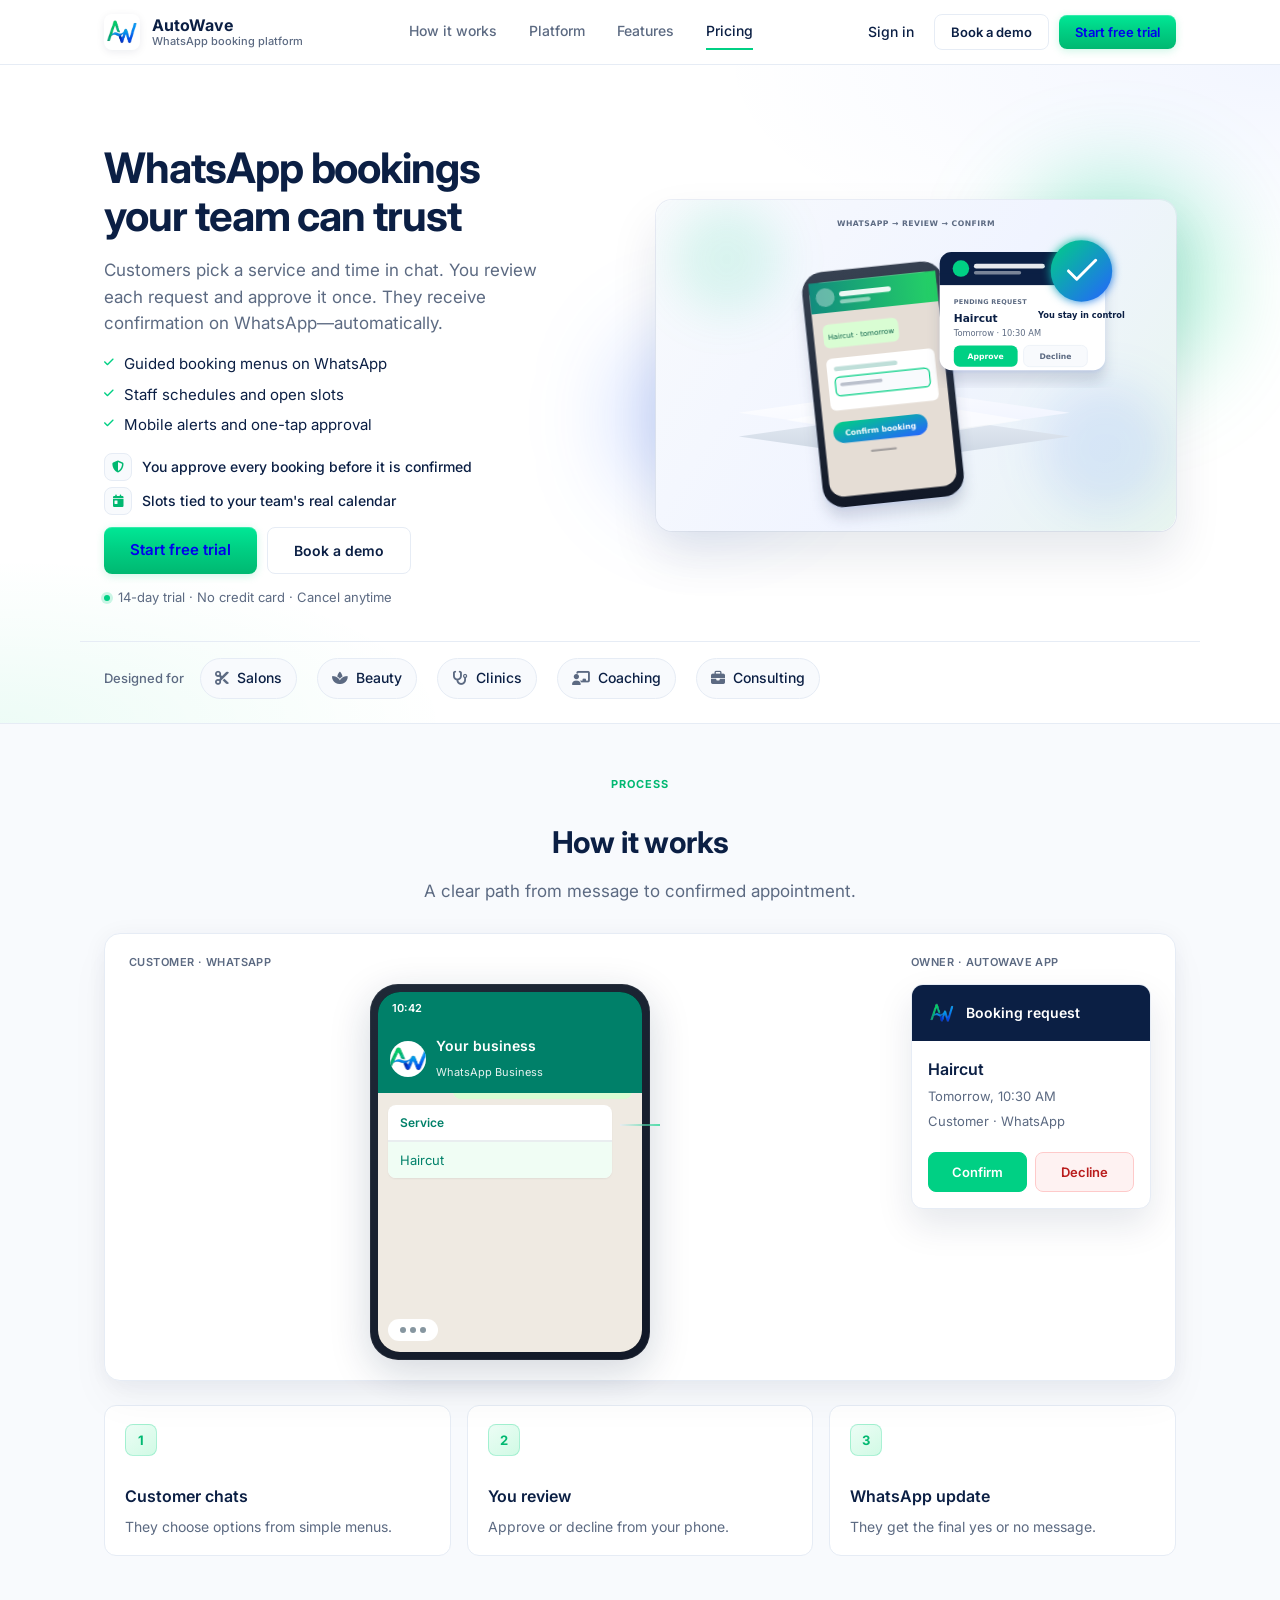
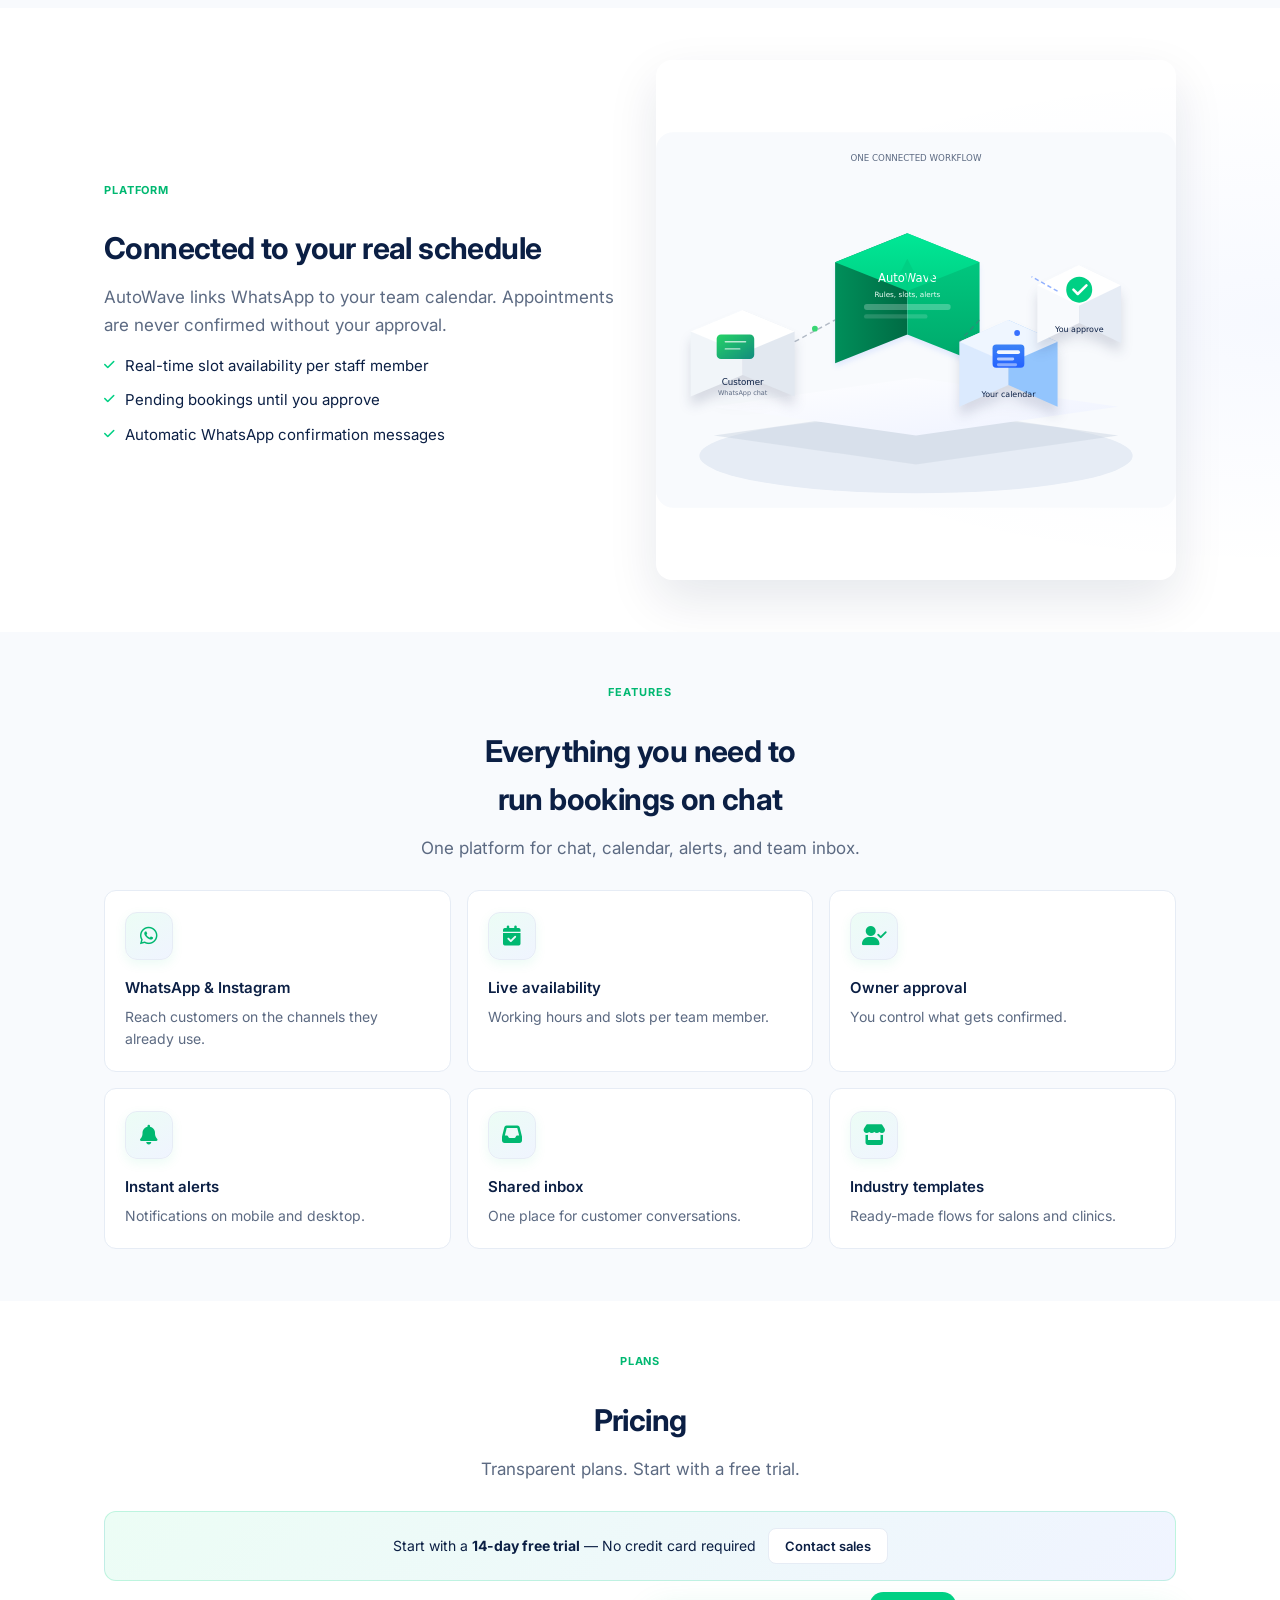
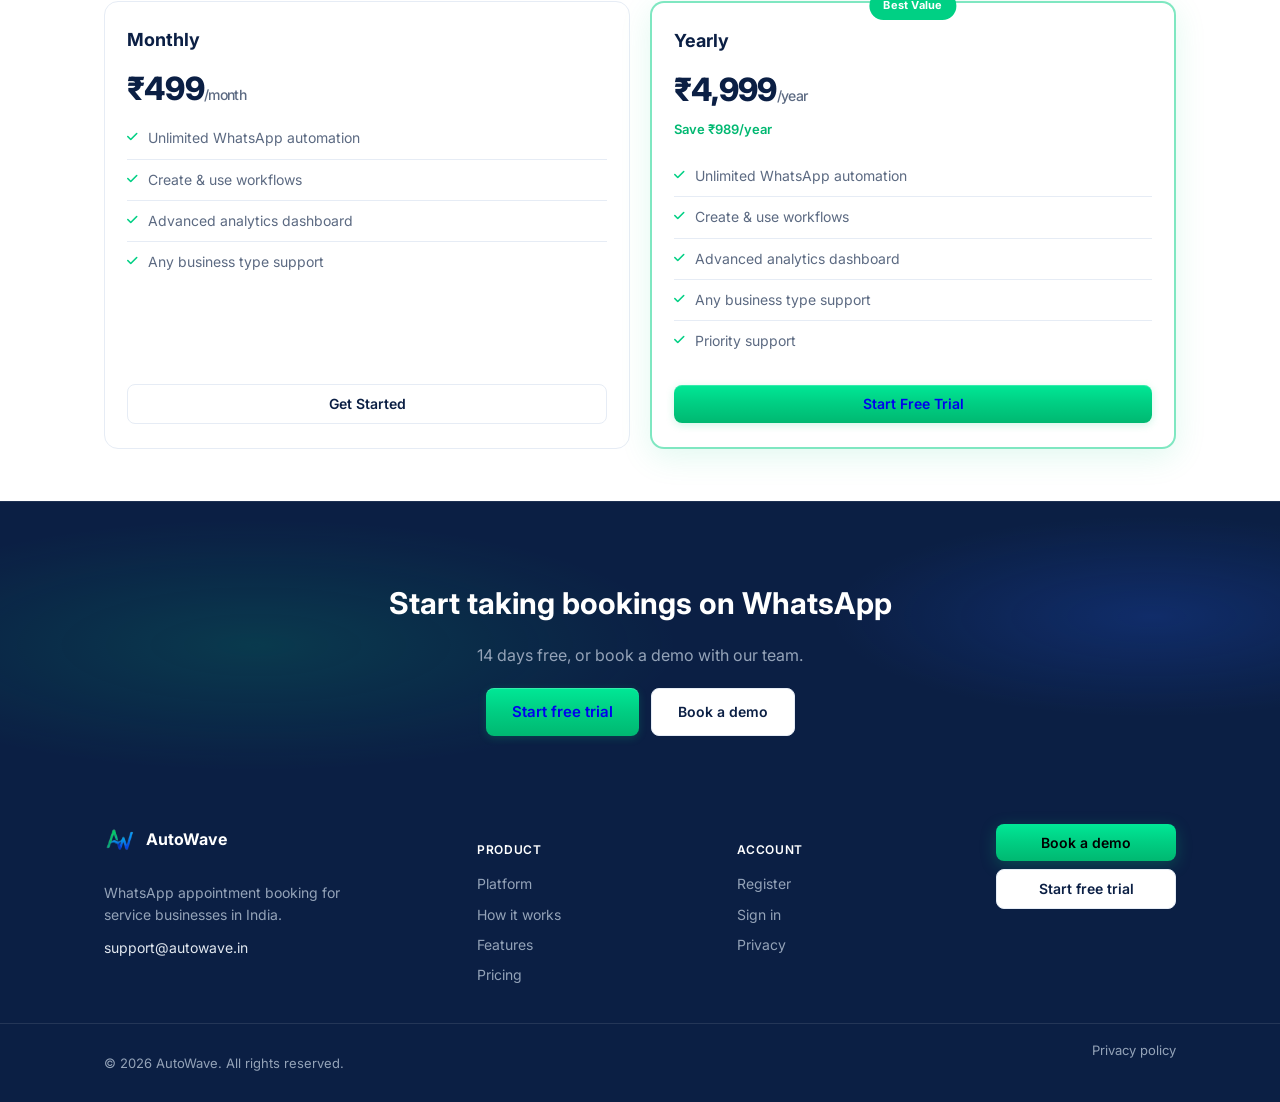
==== commit b3d8391c: "Get master" ====
--- a/index.html
+++ b/index.html
@@ -3,503 +3,277 @@
 <head>
     <meta charset="UTF-8">
     <meta name="viewport" content="width=device-width, initial-scale=1.0">
-    <meta name="description" content="AutoWave - WhatsApp Business Automation Platform. Automate conversations, generate leads, and grow 24/7 on autopilot.">
-    <meta name="keywords" content="WhatsApp Automation, Business Automation, Lead Generation">
-    <meta name="author" content="AutoWave">
+    <meta name="description" content="AutoWave helps salons and clinics take bookings on WhatsApp. You approve each appointment before the customer is confirmed.">
+    <meta property="og:title" content="AutoWave — WhatsApp appointment booking">
+    <meta property="og:description" content="Guided WhatsApp bookings with owner approval, live availability, and instant customer confirmations.">
+    <meta property="og:type" content="website">
+    <link rel="preconnect" href="https://fonts.googleapis.com">
+    <link rel="preconnect" href="https://fonts.gstatic.com" crossorigin>
     <link rel="icon" type="image/png" href="./content/autowave-icon.png">
-    <title>AutoWave - WhatsApp Automation Platform</title>
+    <title>AutoWave — WhatsApp appointment booking</title>
     <link rel="stylesheet" href="https://cdnjs.cloudflare.com/ajax/libs/font-awesome/6.4.0/css/all.min.css">
-    <link rel="stylesheet" href="style.css">
-    <link href="https://fonts.googleapis.com/css2?family=Inter:wght@400;500;600;700;800&display=swap" rel="stylesheet">
+    <meta name="theme-color" content="#0B1F44">
+    <link rel="stylesheet" href="landing-base.css">
+    <link rel="stylesheet" href="landing-pro.css">
+    <link rel="stylesheet" href="landing-polish.css">
+    <link href="https://fonts.googleapis.com/css2?family=Inter:wght@400;500;600;700&display=swap" rel="stylesheet">
 </head>
-<body>
-    <!-- Header -->
-    <header class="header">
-        <div class="header-container">
-            <div class="logo">
-                <img src="./content/autowave-icon.png" alt="AutoWave" class="logo-icon">
-                <div class="logo-text">
-                    <span class="logo-name">AutoWave</span>
-                    <span class="logo-subtitle">WhatsApp Automation</span>
-                </div>
-            </div>
-            <button class="mobile-menu-toggle" id="mobileMenuToggle">
+<body class="aw-landing">
+    <a class="aw-skip" href="#main">Skip to content</a>
+    <header class="aw-header" id="siteHeader">
+        <div class="aw-container aw-header__row">
+            <a href="#showcase" class="aw-brand">
+                <img src="./content/autowave-icon.png" alt="AutoWave" class="aw-brand__mark" width="36" height="36">
+                <span class="aw-brand__text">
+                    <span class="aw-brand__name">AutoWave</span>
+                    <span class="aw-brand__tag">WhatsApp booking platform</span>
+                </span>
+            </a>
+            <button class="mobile-menu-toggle aw-menu-btn" id="mobileMenuToggle" aria-label="Open menu" aria-expanded="false">
                 <span></span><span></span><span></span>
             </button>
-            <nav class="nav" id="navMenu">
+            <nav class="aw-nav nav" id="navMenu" aria-label="Primary">
+                <a href="#how" class="nav-link">How it works</a>
+                <a href="#architecture" class="nav-link">Platform</a>
                 <a href="#features" class="nav-link">Features</a>
                 <a href="#pricing" class="nav-link">Pricing</a>
-                <a href="#testimonials" class="nav-link">Testimonials</a>
+                <div class="aw-nav__mobile-actions">
+                    <a href="https://app.autowave.playltp.in/login" class="btn btn-secondary-outline btn-block" id="loginNavMobile">Sign in</a>
+                    <button type="button" class="btn btn-secondary-outline btn-block" id="bookDemoNavMobile">Book a demo</button>
+                    <a href="https://app.autowave.playltp.in/register" class="btn btn-primary btn-block" id="startTrialNavMobile">Start free trial</a>
+                </div>
             </nav>
-            <div class="header-buttons">
-                <button class="btn btn-primary" id="bookDemoHeader">Book a Demo</button>
+            <div class="aw-header__actions">
+                <a href="https://app.autowave.playltp.in/login" class="aw-header__link" id="loginHeader">Sign in</a>
+                <button type="button" class="btn btn-secondary-outline btn-sm" id="bookDemoHeader">Book a demo</button>
+                <a href="https://app.autowave.playltp.in/register" class="btn btn-primary btn-sm" id="startTrialHeader">Start free trial</a>
             </div>
         </div>
     </header>
 
-    <!-- Floating Form -->
-    <div class="floating-form" id="floatingForm">
-        <button class="form-close" id="formClose"><i class="fas fa-times"></i></button>
-        <h3 class="form-title">Get a Demo</h3>
-        <p class="form-desc">Fill the form and our team will contact you.</p>
+    <div class="floating-form aw-demo-panel" id="floatingForm">
+        <button class="form-close" id="formClose" type="button" aria-label="Close"><i class="fas fa-times"></i></button>
+        <h3 class="form-title">Book a demo</h3>
+        <p class="form-desc">Our team will show you setup for your business type.</p>
         <form class="demo-form" id="demoForm">
-            <input type="text" name="name" placeholder="Your Name" required>
-            <input type="email" name="email" placeholder="Business Email" required>
-            <input type="tel" name="phone" placeholder="Phone Number" required>
-            <select name="businessType" id="businessTypeSelect" class="demo-form-select" required>
-                <option value="">Select your industry</option>
-            </select>
-            <input type="text" name="company" placeholder="Business / Website" required>
-            <button type="submit" class="btn btn-primary"><i class="fas fa-check"></i> Request Demo</button>
+            <input type="text" name="name" placeholder="Full name" required>
+            <input type="email" name="email" placeholder="Work email" required>
+            <input type="tel" name="phone" placeholder="Phone" required>
+            <select name="businessType" id="businessTypeSelect" required><option value="">Business type</option></select>
+            <input type="text" name="company" placeholder="Business name" required>
+            <button type="submit" class="btn btn-primary btn-block">Request demo</button>
+            <p class="aw-form-note">We typically respond within one business day. No spam.</p>
         </form>
-        <p class="form-privacy">✓ We respect your privacy</p>
     </div>
 
-    <!-- Hero Section -->
-    <section class="hero">
-        <div class="hero-container">
-            <div class="hero-left">
-                <h1 class="hero-headline">
-                    <span class="gradient-text">Automate Your Business.</span><br>
-                    <span>Engage Everywhere.</span>
-                </h1>
-                <p class="hero-subtitle">AutoWave helps businesses automate WhatsApp conversations, generate leads, and grow 24/7 on autopilot.</p>
-                <div class="hero-buttons">
-                    <a href="https://app.autowave.playltp.in/register" class="btn btn-primary btn-lg" id="startTrialHero">Start Free Trial</a>
-                    <button type="button" class="btn btn-secondary-outline btn-lg" id="bookDemoHero">Get a Demo</button>
-                </div>
-
-                <!-- Trust Badges -->
-                <div class="trust-badges">
-                    <div class="trust-badge">
-                        <i class="fas fa-shield-alt"></i>
-                        <span>Bank-grade Security</span>
-                    </div>
-                    <div class="trust-badge">
-                        <i class="fas fa-clock"></i>
-                        <span>24/7 Support</span>
-                    </div>
-                    <div class="trust-badge">
-                        <i class="fas fa-users"></i>
-                        <span>500+ Customers</span>
-                    </div>
-                </div>
-            </div>
-
-            <div class="hero-right">
-                <!-- WhatsApp Chat Replay -->
-                <div class="whatsapp-chat-replay">
-                    <div class="chat-header">
-                        <div class="chat-header-info">
-                            <div class="chat-avatar-container">
-                                <div class="chat-avatar">
-                                    <img src="./content/autowave-icon.png" alt="AutoWave Bot">
+    <main id="main">
+        <section class="aw-hero" id="showcase">
+            <div class="aw-container aw-hero__layout">
+                <div class="aw-hero__content">
+                    <h1 class="aw-hero__title">WhatsApp bookings your team can trust</h1>
+                    <p class="aw-hero__lead">Customers pick a service and time in chat. You review each request and approve it once. They receive confirmation on WhatsApp—automatically.</p>
+                    <ul class="aw-checklist">
+                        <li><i class="fas fa-check" aria-hidden="true"></i> Guided booking menus on WhatsApp</li>
+                        <li><i class="fas fa-check" aria-hidden="true"></i> Staff schedules and open slots</li>
+                        <li><i class="fas fa-check" aria-hidden="true"></i> Mobile alerts and one-tap approval</li>
+                    </ul>
+                    <ul class="aw-hero__proof" aria-label="Key benefits">
+                        <li><i class="fas fa-shield-halved" aria-hidden="true"></i> You approve every booking before it is confirmed</li>
+                        <li><i class="fas fa-calendar-day" aria-hidden="true"></i> Slots tied to your team&apos;s real calendar</li>
+                    </ul>
+                    <div class="aw-hero__cta">
+                        <a href="https://app.autowave.playltp.in/register" class="btn btn-primary btn-lg" id="startTrialHero">Start free trial</a>
+                        <button type="button" class="btn btn-secondary-outline btn-lg" id="bookDemoHero">Book a demo</button>
+                    </div>
+                    <p class="aw-hero__meta"><span id="heroTrialDays">14</span>-day trial · No credit card · Cancel anytime</p>
+                </div>
+                <div class="aw-hero__media aw-scene-3d" id="heroScene">
+                    <span class="aw-hero__orb aw-hero__orb--green" aria-hidden="true"></span>
+                    <span class="aw-hero__orb aw-hero__orb--blue" aria-hidden="true"></span>
+                    <div class="aw-hero__stage">
+                        <img src="./content/hero-visual.svg" alt="WhatsApp booking and owner approval" class="aw-hero__illustration" width="880" height="560">
+                    </div>
+                </div>
+            </div>
+            <div class="aw-container aw-trust">
+                <span class="aw-trust__label">Designed for</span>
+                <ul class="aw-trust__list">
+                    <li><i class="fas fa-cut" aria-hidden="true"></i> Salons</li>
+                    <li><i class="fas fa-spa" aria-hidden="true"></i> Beauty</li>
+                    <li><i class="fas fa-stethoscope" aria-hidden="true"></i> Clinics</li>
+                    <li><i class="fas fa-chalkboard-teacher" aria-hidden="true"></i> Coaching</li>
+                    <li><i class="fas fa-briefcase" aria-hidden="true"></i> Consulting</li>
+                </ul>
+            </div>
+        </section>
+
+        <section class="aw-section aw-section--alt aw-reveal" id="how">
+            <div class="aw-container">
+                <header class="aw-section-head">
+                    <p class="aw-eyebrow aw-eyebrow--center">Process</p>
+                    <h2 class="aw-section-head__title">How it works</h2>
+                    <p class="aw-section-head__desc">A clear path from message to confirmed appointment.</p>
+                </header>
+                <div class="aw-demo" id="devicesScene">
+                    <div class="aw-demo__grid">
+                        <figure class="aw-phone">
+                            <figcaption class="aw-phone__label">Customer · WhatsApp</figcaption>
+                            <article class="device device--whatsapp" id="phoneMockup">
+                                <div class="device__shell"><div class="device__screen">
+                                    <div class="ios-status"><span>10:42</span></div>
+                                    <div class="wa-app">
+                                        <header class="wa-topbar">
+                                            <div class="wa-topbar__avatar"><img src="./content/autowave-icon.png" alt=""></div>
+                                            <div class="wa-topbar__info"><strong>Your business</strong><span>WhatsApp Business</span></div>
+                                        </header>
+                                        <div class="wa-wallpaper"></div>
+                                        <div class="wa-thread" id="waChatBody">
+                                            <div class="wa-step" data-step="0"><div class="wa-row wa-row--out"><div class="wa-bubble wa-bubble--out"><p>I’d like a haircut tomorrow</p></div></div></div>
+                                            <div class="wa-step" data-step="1"><div class="wa-reply-card"><div class="wa-reply-card__title">Service</div><button type="button" class="wa-reply-row wa-reply-row--active"><span>Haircut</span></button></div></div>
+                                            <div class="wa-step" data-step="2"><div class="wa-reply-card"><div class="wa-reply-card__title">Time</div><button type="button" class="wa-reply-row wa-reply-row--active"><span>Tomorrow · 10:30 AM</span></button></div></div>
+                                            <div class="wa-step" data-step="3"><div class="wa-row wa-row--in"><div class="wa-bubble wa-bubble--in wa-bubble--status"><p>Request received. Awaiting confirmation.</p></div></div></div>
+                                            <div class="wa-typing" id="waTyping" hidden><span></span><span></span><span></span></div>
+                                        </div>
+                                    </div>
+                                </div></div>
+                            </article>
+                        </figure>
+                        <figure class="aw-owner" id="ownerPhone">
+                            <figcaption class="aw-phone__label">Owner · AutoWave app</figcaption>
+                            <div class="owner-panel">
+                                <div class="owner-panel__header"><img src="./content/autowave-icon.png" alt=""> Booking request</div>
+                                <div class="owner-panel__body">
+                                    <p class="owner-panel__service">Haircut</p>
+                                    <p class="owner-panel__time">Tomorrow, 10:30 AM</p>
+                                    <p class="owner-panel__phone">Customer · WhatsApp</p>
                                 </div>
-                                <div class="online-indicator"></div>
+                                <div class="owner-panel__actions" id="ownerActions">
+                                    <button type="button" class="owner-panel__btn owner-panel__btn--approve" id="demoApprove">Confirm</button>
+                                    <button type="button" class="owner-panel__btn owner-panel__btn--decline">Decline</button>
+                                </div>
                             </div>
-                            <div class="chat-title-info">
-                                <h4>AutoWave Bot</h4>
-                                <span class="chat-status" id="chatStatus">Online</span>
-                            </div>
-                        </div>
-                        <div class="chat-icons">
-                            <i class="fas fa-phone"></i>
-                            <i class="fas fa-video"></i>
-                            <i class="fas fa-ellipsis-v"></i>
-                        </div>
-                    </div>
-                    <div class="chat-messages" id="chatMessages">
-                        <!-- Messages will be dynamically added here -->
-                    </div>
-                    <div class="chat-input">
-                        <i class="fas fa-smile"></i>
-                        <input type="text" placeholder="Type a message..." disabled>
-                        <i class="fas fa-paperclip"></i>
-                        <i class="fas fa-microphone"></i>
-                    </div>
-                </div>
+                        </figure>
+                    </div>
+                </div>
+                <div class="aw-flow">
+                    <article class="aw-flow__step aw-reveal aw-reveal--delay-1"><span class="aw-flow__num">1</span><h3>Customer chats</h3><p>They choose options from simple menus.</p></article>
+                    <article class="aw-flow__step aw-reveal aw-reveal--delay-2"><span class="aw-flow__num">2</span><h3>You review</h3><p>Approve or decline from your phone.</p></article>
+                    <article class="aw-flow__step aw-reveal aw-reveal--delay-3"><span class="aw-flow__num">3</span><h3>WhatsApp update</h3><p>They get the final yes or no message.</p></article>
+                </div>
+            </div>
+        </section>
+
+        <section class="aw-section aw-reveal" id="architecture">
+            <div class="aw-container aw-split">
+                <div class="aw-split__copy">
+                    <p class="aw-eyebrow">Platform</p>
+                    <h2 class="aw-section-head__title aw-section-head__title--left">Connected to your real schedule</h2>
+                    <p class="aw-section-head__desc aw-section-head__desc--left">AutoWave links WhatsApp to your team calendar. Appointments are never confirmed without your approval.</p>
+                    <ul class="aw-split__points">
+                        <li><i class="fas fa-check" aria-hidden="true"></i> Real-time slot availability per staff member</li>
+                        <li><i class="fas fa-check" aria-hidden="true"></i> Pending bookings until you approve</li>
+                        <li><i class="fas fa-check" aria-hidden="true"></i> Automatic WhatsApp confirmation messages</li>
+                    </ul>
+                </div>
+                <div class="aw-split__media aw-diagram-wrap">
+                    <div class="aw-diagram-stage" id="diagramScene">
+                        <img src="./content/architecture-3d.svg" alt="Customer, AutoWave platform, calendar, and owner approval" class="aw-diagram" width="720" height="520" loading="lazy">
+                    </div>
+                </div>
+            </div>
+        </section>
+
+        <section class="aw-section aw-section--alt aw-reveal" id="features">
+            <div class="aw-container">
+                <header class="aw-section-head">
+                    <p class="aw-eyebrow aw-eyebrow--center">Features</p>
+                    <h2 class="aw-section-head__title">Everything you need to run bookings on chat</h2>
+                    <p class="aw-section-head__desc">One platform for chat, calendar, alerts, and team inbox.</p>
+                </header>
+                <div class="aw-features">
+                    <article class="aw-feature"><div class="aw-feature__icon"><i class="fab fa-whatsapp"></i></div><h3>WhatsApp &amp; Instagram</h3><p>Reach customers on the channels they already use.</p></article>
+                    <article class="aw-feature"><div class="aw-feature__icon"><i class="fas fa-calendar-check"></i></div><h3>Live availability</h3><p>Working hours and slots per team member.</p></article>
+                    <article class="aw-feature"><div class="aw-feature__icon"><i class="fas fa-user-check"></i></div><h3>Owner approval</h3><p>You control what gets confirmed.</p></article>
+                    <article class="aw-feature"><div class="aw-feature__icon"><i class="fas fa-bell"></i></div><h3>Instant alerts</h3><p>Notifications on mobile and desktop.</p></article>
+                    <article class="aw-feature"><div class="aw-feature__icon"><i class="fas fa-inbox"></i></div><h3>Shared inbox</h3><p>One place for customer conversations.</p></article>
+                    <article class="aw-feature"><div class="aw-feature__icon"><i class="fas fa-store"></i></div><h3>Industry templates</h3><p>Ready-made flows for salons and clinics.</p></article>
+                </div>
+            </div>
+        </section>
+
+        <section class="aw-section pricing pricing-compact aw-reveal" id="pricing">
+            <div class="aw-container">
+                <header class="aw-section-head">
+                    <p class="aw-eyebrow aw-eyebrow--center">Plans</p>
+                    <h2 class="aw-section-head__title">Pricing</h2>
+                    <p class="aw-section-head__desc">Transparent plans. Start with a free trial.</p>
+                </header>
+                <div class="trial-banner aw-trial-bar" id="trialBanner">
+                    <span><strong>14-day free trial</strong> on all plans</span>
+                    <button type="button" class="btn btn-secondary-outline btn-sm" id="bookDemoPricing">Contact sales</button>
+                </div>
+                <div class="pricing-grid is-loading" id="pricingGrid" aria-live="polite">
+                    <div class="aw-pricing-skeleton" aria-hidden="true"></div>
+                    <div class="aw-pricing-skeleton" aria-hidden="true"></div>
+                </div>
+            </div>
+        </section>
+
+        <section class="aw-section aw-cta-band">
+            <div class="aw-container aw-cta-band__inner">
+                <h2 class="aw-cta-band__title">Start taking bookings on WhatsApp</h2>
+                <p class="aw-cta-band__text"><span id="trialDaysText">14</span> days free, or book a demo with our team.</p>
+                <div class="aw-cta-band__actions">
+                    <a href="https://app.autowave.playltp.in/register" class="btn btn-primary btn-lg" id="startTrialCTA">Start free trial</a>
+                    <button type="button" class="btn btn-secondary-outline btn-lg aw-cta-band__ghost" id="bookDemoCTA">Book a demo</button>
+                </div>
+            </div>
+        </section>
+    </main>
+
+    <footer class="aw-footer site-footer">
+        <div class="aw-container aw-footer__grid">
+            <div class="aw-footer__brand">
+                <a href="#showcase" class="aw-footer__logo"><img src="./content/autowave-icon.png" alt="" width="32" height="32"><span>AutoWave</span></a>
+                <p>WhatsApp appointment booking for service businesses in India.</p>
+                <a href="mailto:support@autowave.in" class="aw-footer__email">support@autowave.in</a>
+            </div>
+            <div>
+                <h4 class="aw-footer__heading">Product</h4>
+                <ul class="aw-footer__links">
+                    <li><a href="#architecture">Platform</a></li>
+                    <li><a href="#how">How it works</a></li>
+                    <li><a href="#features">Features</a></li>
+                    <li><a href="#pricing">Pricing</a></li>
+                </ul>
+            </div>
+            <div>
+                <h4 class="aw-footer__heading">Account</h4>
+                <ul class="aw-footer__links">
+                    <li><a href="https://app.autowave.playltp.in/register" id="footerRegister">Register</a></li>
+                    <li><a href="https://app.autowave.playltp.in/login" id="footerLogin">Sign in</a></li>
+                    <li><a href="https://app.autowave.playltp.in/privacy">Privacy</a></li>
+                </ul>
+            </div>
+            <div class="aw-footer__actions">
+                <button type="button" class="btn btn-primary btn-block" id="bookDemoFooterBtn">Book a demo</button>
+                <a href="https://app.autowave.playltp.in/register" class="btn btn-secondary-outline btn-block aw-footer__trial" id="startTrialFooter">Start free trial</a>
             </div>
         </div>
-        <svg class="wave" viewBox="0 0 1200 120" preserveAspectRatio="none">
-            <defs>
-                <linearGradient id="waveGrad" x1="0%" y1="0%" x2="100%" y2="0%">
-                    <stop offset="0%" style="stop-color:#00D084;stop-opacity:0.15" />
-                    <stop offset="100%" style="stop-color:#2563FF;stop-opacity:0.15" />
-                </linearGradient>
-            </defs>
-            <path d="M0,40 Q150,20 300,40 T600,40 T900,40 T1200,40 L1200,120 L0,120 Z" fill="url(#waveGrad)"/>
-            <path d="M0,60 Q150,40 300,60 T600,60 T900,60 T1200,60 L1200,120 L0,120 Z" fill="url(#waveGrad)" opacity="0.5"/>
-        </svg>
-    </section>
-
-    <!-- Features Section -->
-    <section class="features" id="features">
-        <div class="section-container">
-            <h2 class="section-title">Powerful Features Built for Growth</h2>
-            <div class="features-grid">
-                <div class="feature-card">
-                    <div class="feature-icon"><i class="fas fa-zap"></i></div>
-                    <h3>Auto Respond</h3>
-                    <p>Instant replies to customer queries 24/7</p>
-                </div>
-                <div class="feature-card">
-                    <div class="feature-icon"><i class="fas fa-users"></i></div>
-                    <h3>Capture More Leads</h3>
-                    <p>Collect, qualify & manage leads automatically</p>
-                </div>
-                <div class="feature-card">
-                    <div class="feature-icon"><i class="fas fa-chart-line"></i></div>
-                    <h3>Powerful Analytics</h3>
-                    <p>Track performance and optimize conversions</p>
-                </div>
-            </div>
-        </div>
-        <svg class="wave wave-bottom" viewBox="0 0 1200 120" preserveAspectRatio="none">
-            <defs>
-                <linearGradient id="waveGrad2" x1="0%" y1="0%" x2="100%" y2="0%">
-                    <stop offset="0%" style="stop-color:#00D084;stop-opacity:0.15" />
-                    <stop offset="100%" style="stop-color:#2563FF;stop-opacity:0.15" />
-                </linearGradient>
-            </defs>
-            <path d="M0,60 Q150,40 300,60 T600,60 T900,60 T1200,60 L1200,120 L0,120 Z" fill="url(#waveGrad2)"/>
-            <path d="M0,80 Q150,60 300,80 T600,80 T900,80 T1200,80 L1200,120 L0,120 Z" fill="url(#waveGrad2)" opacity="0.5"/>
-        </svg>
-    </section>
-
-    <!-- Integrations Section -->
-    <section class="integrations" id="integrations">
-        <div class="section-container">
-            <h2 class="section-title">Integrate with Your Favorite Tools</h2>
-            <div class="integrations-grid">
-                <div class="integration-card">
-                    <i class="fas fa-shopping-cart"></i>
-                    <span>Shopify</span>
-                </div>
-                <div class="integration-card">
-                    <i class="fab fa-wordpress"></i>
-                    <span>WordPress</span>
-                </div>
-                <div class="integration-card">
-                    <i class="fas fa-cube"></i>
-                    <span>WooCommerce</span>
-                </div>
-                <div class="integration-card">
-                    <i class="fas fa-bolt"></i>
-                    <span>Zapier</span>
-                </div>
-                <div class="integration-card">
-                    <i class="fas fa-chart-bar"></i>
-                    <span>HubSpot</span>
-                </div>
-                <div class="integration-card">
-                    <i class="fas fa-code"></i>
-                    <span>API & Webhooks</span>
-                </div>
-            </div>
-        </div>
-        <svg class="wave" viewBox="0 0 1200 120" preserveAspectRatio="none">
-            <defs>
-                <linearGradient id="waveGrad3" x1="0%" y1="0%" x2="100%" y2="0%">
-                    <stop offset="0%" style="stop-color:#00D084;stop-opacity:0.15" />
-                    <stop offset="100%" style="stop-color:#2563FF;stop-opacity:0.15" />
-                </linearGradient>
-            </defs>
-            <path d="M0,40 Q150,20 300,40 T600,40 T900,40 T1200,40 L1200,120 L0,120 Z" fill="url(#waveGrad3)"/>
-            <path d="M0,60 Q150,40 300,60 T600,60 T900,60 T1200,60 L1200,120 L0,120 Z" fill="url(#waveGrad3)" opacity="0.5"/>
-        </svg>
-    </section>
-
-    <!-- How It Works -->
-    <section class="how-it-works" id="how-it-works">
-        <div class="section-container">
-            <h2 class="section-title">How AutoWave Works</h2>
-            <p class="section-subtitle">4 Simple Steps to Automate Your Business</p>
-            
-            <div class="flow-container">
-                <div class="flow-item">
-                    <div class="flow-icon-box">
-                        <div class="flow-icon">
-                            <i class="fas fa-comments"></i>
-                        </div>
-                    </div>
-                    <h3>Welcome Message</h3>
-                    <p>Customer sends a message to your WhatsApp Business account</p>
-                </div>
-
-                <div class="flow-connector">
-                    <svg viewBox="0 0 100 40" preserveAspectRatio="none">
-                        <path d="M0,20 Q25,0 50,20 T100,20" stroke="#00D084" stroke-width="2" fill="none" stroke-linecap="round"/>
-                        <polygon points="95,20 100,20 97,17" fill="#00D084"/>
-                    </svg>
-                </div>
-
-                <div class="flow-item">
-                    <div class="flow-icon-box">
-                        <div class="flow-icon">
-                            <i class="fas fa-book"></i>
-                        </div>
-                    </div>
-                    <h3>Send Catalog</h3>
-                    <p>AutoWave automatically sends product catalog or information</p>
-                </div>
-
-                <div class="flow-connector">
-                    <svg viewBox="0 0 100 40" preserveAspectRatio="none">
-                        <path d="M0,20 Q25,0 50,20 T100,20" stroke="#2563FF" stroke-width="2" fill="none" stroke-linecap="round"/>
-                        <polygon points="95,20 100,20 97,17" fill="#2563FF"/>
-                    </svg>
-                </div>
-
-                <div class="flow-item">
-                    <div class="flow-icon-box">
-                        <div class="flow-icon">
-                            <i class="fas fa-calendar-check"></i>
-                        </div>
-                    </div>
-                    <h3>Booking</h3>
-                    <p>Customer books an appointment or completes a purchase</p>
-                </div>
-
-                <div class="flow-connector">
-                    <svg viewBox="0 0 100 40" preserveAspectRatio="none">
-                        <path d="M0,20 Q25,0 50,20 T100,20" stroke="#00D084" stroke-width="2" fill="none" stroke-linecap="round"/>
-                        <polygon points="95,20 100,20 97,17" fill="#00D084"/>
-                    </svg>
-                </div>
-
-                <div class="flow-item">
-                    <div class="flow-icon-box">
-                        <div class="flow-icon">
-                            <i class="fas fa-headset"></i>
-                        </div>
-                    </div>
-                    <h3>Live Agent</h3>
-                    <p>Handoff to your team for personalized support if needed</p>
-                </div>
-            </div>
-
-            <div class="flow-benefits">
-                <div class="benefit-item">
-                    <div class="benefit-icon"><i class="fas fa-bolt"></i></div>
-                    <span>Instant Response</span>
-                </div>
-                <div class="benefit-item">
-                    <div class="benefit-icon"><i class="fas fa-check-circle"></i></div>
-                    <span>Automated Process</span>
-                </div>
-                <div class="benefit-item">
-                    <div class="benefit-icon"><i class="fas fa-smile"></i></div>
-                    <span>Happy Customers</span>
-                </div>
-                <div class="benefit-item">
-                    <div class="benefit-icon"><i class="fas fa-chart-line"></i></div>
-                    <span>More Sales</span>
-                </div>
-            </div>
-        </div>
-        <svg class="wave" viewBox="0 0 1200 120" preserveAspectRatio="none">
-            <defs>
-                <linearGradient id="waveGrad4" x1="0%" y1="0%" x2="100%" y2="0%">
-                    <stop offset="0%" style="stop-color:#00D084;stop-opacity:0.15" />
-                    <stop offset="100%" style="stop-color:#2563FF;stop-opacity:0.15" />
-                </linearGradient>
-            </defs>
-            <path d="M0,40 Q150,20 300,40 T600,40 T900,40 T1200,40 L1200,120 L0,120 Z" fill="url(#waveGrad4)"/>
-            <path d="M0,60 Q150,40 300,60 T600,60 T900,60 T1200,60 L1200,120 L0,120 Z" fill="url(#waveGrad4)" opacity="0.5"/>
-        </svg>
-    </section>
-
-    <!-- Testimonials Section -->
-    <section class="testimonials" id="testimonials">
-        <div class="section-container">
-            <h2 class="section-title">Trusted by Growing Businesses</h2>
-            <p class="section-subtitle">See what our customers have to say about AutoWave</p>
-            <div class="testimonials-grid">
-                <div class="testimonial-card">
-                    <div class="testimonial-header">
-                        <img src="./content/autowave-icon.png" alt="Customer" class="testimonial-avatar">
-                        <div class="testimonial-info">
-                            <h4>Rajesh Kumar</h4>
-                            <p>Owner, Kumar Electronics</p>
-                        </div>
-                        <div class="testimonial-rating">
-                            <i class="fas fa-star"></i>
-                            <i class="fas fa-star"></i>
-                            <i class="fas fa-star"></i>
-                            <i class="fas fa-star"></i>
-                            <i class="fas fa-star"></i>
-                        </div>
-                    </div>
-                    <p class="testimonial-text">"AutoWave transformed our customer service. We now handle 3x more inquiries without hiring more staff. The ROI was visible within the first month."</p>
-                    <div class="testimonial-metrics">
-                        <span><strong>3x</strong> More Responses</span>
-                        <span><strong>45%</strong> Higher Conversion</span>
-                    </div>
-                </div>
-                
-                <div class="testimonial-card">
-                    <div class="testimonial-header">
-                        <img src="./content/autowave-icon.png" alt="Customer" class="testimonial-avatar">
-                        <div class="testimonial-info">
-                            <h4>Priya Sharma</h4>
-                            <p>Founder, FashionBoutique</p>
-                        </div>
-                        <div class="testimonial-rating">
-                            <i class="fas fa-star"></i>
-                            <i class="fas fa-star"></i>
-                            <i class="fas fa-star"></i>
-                            <i class="fas fa-star"></i>
-                            <i class="fas fa-star"></i>
-                        </div>
-                    </div>
-                    <p class="testimonial-text">"The automation features are incredible. Our abandoned cart recovery rate increased by 60% after implementing AutoWave. Highly recommended!"</p>
-                    <div class="testimonial-metrics">
-                        <span><strong>60%</strong> Cart Recovery</span>
-                        <span><strong>2.5x</strong> ROI</span>
-                    </div>
-                </div>
-                
-                <div class="testimonial-card">
-                    <div class="testimonial-header">
-                        <img src="./content/autowave-icon.png" alt="Customer" class="testimonial-avatar">
-                        <div class="testimonial-info">
-                            <h4>Amit Patel</h4>
-                            <p>Director, HealthCare Plus</p>
-                        </div>
-                        <div class="testimonial-rating">
-                            <i class="fas fa-star"></i>
-                            <i class="fas fa-star"></i>
-                            <i class="fas fa-star"></i>
-                            <i class="fas fa-star"></i>
-                            <i class="fas fa-star-half-alt"></i>
-                        </div>
-                    </div>
-                    <p class="testimonial-text">"Patient appointment booking became seamless. Our staff can now focus on care instead of administrative tasks. Game-changer for healthcare."</p>
-                    <div class="testimonial-metrics">
-                        <span><strong>80%</strong> Time Saved</span>
-                        <span><strong>95%</strong> Patient Satisfaction</span>
-                    </div>
-                </div>
-            </div>
-        </div>
-        <svg class="wave" viewBox="0 0 1200 120" preserveAspectRatio="none">
-            <defs>
-                <linearGradient id="waveGrad6" x1="0%" y1="0%" x2="100%" y2="0%">
-                    <stop offset="0%" style="stop-color:#00D084;stop-opacity:0.15" />
-                    <stop offset="100%" style="stop-color:#2563FF;stop-opacity:0.15" />
-                </linearGradient>
-            </defs>
-            <path d="M0,40 Q150,20 300,40 T600,40 T900,40 T1200,40 L1200,120 L0,120 Z" fill="url(#waveGrad6)"/>
-            <path d="M0,60 Q150,40 300,60 T600,60 T900,60 T1200,60 L1200,120 L0,120 Z" fill="url(#waveGrad6)" opacity="0.5"/>
-        </svg>
-    </section>
-
-    <!-- Pricing Section -->
-    <section class="pricing" id="pricing">
-        <div class="section-container">
-            <h2 class="section-title">Simple, Transparent Pricing</h2>
-            <div class="trial-banner" id="trialBanner">
-                <i class="fas fa-gift"></i>
-                <span>Start with a <strong>14-day free trial</strong> - No credit card required</span>
-                <button type="button" class="btn btn-secondary-outline btn-sm" id="bookDemoPricing">Book a Demo</button>
-            </div>
-            <div class="pricing-grid" id="pricingGrid">
-                <!-- Pricing cards loaded from /api/website/config -->
-            </div>
-        </div>
-        <svg class="wave" viewBox="0 0 1200 120" preserveAspectRatio="none">
-            <defs>
-                <linearGradient id="waveGrad5" x1="0%" y1="0%" x2="100%" y2="0%">
-                    <stop offset="0%" style="stop-color:#00D084;stop-opacity:0.15" />
-                    <stop offset="100%" style="stop-color:#2563FF;stop-opacity:0.15" />
-                </linearGradient>
-            </defs>
-            <path d="M0,40 Q150,20 300,40 T600,40 T900,40 T1200,40 L1200,120 L0,120 Z" fill="url(#waveGrad5)"/>
-            <path d="M0,60 Q150,40 300,60 T600,60 T900,60 T1200,60 L1200,120 L0,120 Z" fill="url(#waveGrad5)" opacity="0.5"/>
-        </svg>
-    </section>
-
-    <!-- FAQ Section -->
-    <section class="faq" id="faq">
-        <div class="section-container">
-            <h2 class="section-title">Frequently Asked Questions</h2>
-            <div class="faq-grid">
-                <div class="faq-item">
-                    <button class="faq-question">
-                        <span>How long does setup take?</span>
-                        <i class="fas fa-plus"></i>
-                    </button>
-                    <div class="faq-answer">Setup takes just 2 minutes. Connect your WhatsApp account, configure automation rules, and you're ready to go!</div>
-                </div>
-                <div class="faq-item">
-                    <button class="faq-question">
-                        <span>Do I need coding knowledge?</span>
-                        <i class="fas fa-plus"></i>
-                    </button>
-                    <div class="faq-answer">No coding required! AutoWave provides an intuitive drag-and-drop interface for setting up automations.</div>
-                </div>
-                <div class="faq-item">
-                    <button class="faq-question">
-                        <span>Can I cancel my subscription anytime?</span>
-                        <i class="fas fa-plus"></i>
-                    </button>
-                    <div class="faq-answer">Yes, you can cancel anytime with no penalties. Your data remains accessible for 30 days after cancellation.</div>
-                </div>
-                <div class="faq-item">
-                    <button class="faq-question">
-                        <span>What kind of support do you offer?</span>
-                        <i class="fas fa-plus"></i>
-                    </button>
-                    <div class="faq-answer">We offer email support for all plans and priority phone support for Professional and Enterprise plans.</div>
-                </div>
-                <div class="faq-item">
-                    <button class="faq-question">
-                        <span>Is my data secure?</span>
-                        <i class="fas fa-plus"></i>
-                    </button>
-                    <div class="faq-answer">Absolutely. We use enterprise-grade encryption and comply with GDPR, CCPA, and other data protection regulations.</div>
-                </div>
-                <div class="faq-item">
-                    <button class="faq-question">
-                        <span>Can I integrate with my existing tools?</span>
-                        <i class="fas fa-plus"></i>
-                    </button>
-                    <div class="faq-answer">Yes! AutoWave integrates with 500+ apps including Shopify, WordPress, HubSpot, Zapier, and many more.</div>
-                </div>
-            </div>
-        </div>
-    </section>
-
-    <!-- CTA Section -->
-    <section class="cta-final">
-        <div class="section-container">
-            <h2>Ready to Transform Your Business?</h2>
-            <p>Join thousands of companies automating WhatsApp with AutoWave</p>
-            <div class="cta-buttons">
-                <a href="https://app.autowave.playltp.in/register" class="btn btn-primary btn-lg" id="startTrialCTA"><i class="fas fa-play-circle"></i> Start Your Free Trial</a>
-                <button type="button" class="btn btn-secondary-outline btn-lg" id="bookDemoCTA"><i class="fas fa-calendar"></i> Schedule a Demo</button>
-            </div>
-        </div>
-    </section>
-
-    <!-- Footer -->
-    <footer class="footer">
-        <div class="section-container">
-            <div class="footer-content">
-                <div class="footer-left">
-                    <img src="./content/autowave-icon.png" alt="AutoWave" class="footer-logo">
-                    <span>AutoWave</span>
-                </div>
-                <div class="footer-center">
-                    <p>© 2026 AutoWave. All rights reserved.</p>
-                    <div class="footer-links">
-                        <a href="https://app.autowave.playltp.in/privacy">Privacy Policy</a>
-                    </div>
-                </div>
+        <div class="aw-footer__bar">
+            <div class="aw-container aw-footer__bar-inner">
+                <p>© 2026 AutoWave. All rights reserved.</p>
+                <a href="https://app.autowave.playltp.in/privacy">Privacy policy</a>
             </div>
         </div>
     </footer>
 
+    <div class="mobile-demo-bar" id="mobileDemoBar">
+        <button type="button" class="mobile-demo-bar__demo" id="bookDemoMobile">Demo</button>
+        <a href="https://app.autowave.playltp.in/register" class="mobile-demo-bar__trial" id="startTrialMobile">Free trial</a>
+    </div>
+
     <script src="script.js"></script>
+    <script src="landing-motion.js"></script>
 </body>
 </html>
--- a/landing-base.css
+++ b/landing-base.css
@@ -0,0 +1,130 @@
+/**
+ * Minimal base for AutoWave landing (replaces full style.css on index)
+ */
+html {
+    scroll-behavior: smooth;
+}
+
+body.aw-landing {
+    margin: 0;
+}
+
+*,
+*::before,
+*::after {
+    box-sizing: border-box;
+}
+
+.aw-landing .mobile-menu-toggle {
+    display: none;
+    flex-direction: column;
+    justify-content: center;
+    gap: 5px;
+    background: none;
+    border: none;
+    cursor: pointer;
+    padding: 8px;
+    margin-left: auto;
+}
+
+.aw-landing .mobile-menu-toggle span {
+    display: block;
+    width: 24px;
+    height: 2px;
+    background: #0B1F44;
+    border-radius: 1px;
+    transition: transform 0.2s ease, opacity 0.2s ease;
+}
+
+.aw-landing .btn {
+    padding: 10px 20px;
+    border-radius: 8px;
+    font-family: inherit;
+    font-weight: 600;
+    font-size: 13px;
+    cursor: pointer;
+    transition: transform 0.2s ease, box-shadow 0.2s ease, background 0.2s ease, border-color 0.2s ease;
+    display: inline-flex;
+    align-items: center;
+    justify-content: center;
+    gap: 8px;
+    text-decoration: none;
+    line-height: 1.25;
+    border: none;
+}
+
+.aw-landing .btn-block {
+    width: 100%;
+}
+
+.aw-landing .form-close {
+    position: absolute;
+    top: 12px;
+    right: 12px;
+    background: #F8FAFD;
+    border: 1px solid #E6ECF5;
+    border-radius: 8px;
+    width: 32px;
+    height: 32px;
+    font-size: 14px;
+    cursor: pointer;
+    color: #5C6A82;
+    display: flex;
+    align-items: center;
+    justify-content: center;
+}
+
+.aw-landing .form-close:hover {
+    color: #0B1F44;
+    background: #fff;
+}
+
+.aw-landing .floating-form {
+    position: fixed;
+    bottom: 24px;
+    right: 24px;
+    width: min(360px, calc(100vw - 32px));
+    background: #fff;
+    padding: 24px;
+    z-index: 250;
+    display: none;
+}
+
+.aw-landing .demo-form {
+    display: flex;
+    flex-direction: column;
+    gap: 10px;
+}
+
+.aw-landing .demo-form input,
+.aw-landing .demo-form select {
+    padding: 12px 14px;
+    border: 1px solid #E6ECF5;
+    border-radius: 8px;
+    font-family: inherit;
+    font-size: 14px;
+    background: #F8FAFD;
+    color: #0B1F44;
+    width: 100%;
+}
+
+.aw-landing .demo-form input:focus,
+.aw-landing .demo-form select:focus {
+    outline: none;
+    border-color: #00D084;
+    background: #fff;
+    box-shadow: 0 0 0 3px rgba(0, 208, 132, 0.15);
+}
+
+.aw-landing .demo-form input::placeholder {
+    color: #94a3b8;
+}
+
+@media (max-width: 768px) {
+    .aw-landing .floating-form {
+        bottom: 80px;
+        right: 16px;
+        left: 16px;
+        width: auto;
+    }
+}
--- a/landing-pro.css
+++ b/landing-pro.css
@@ -0,0 +1,1365 @@
+/**
+ * AutoWave marketing — single professional design system
+ * Brand: #00D084 · #2563FF · #0B1F44 · #5C6A82 · #F8FAFD · #E6ECF5
+ */
+
+.aw-landing {
+    --aw-green: #00D084;
+    --aw-green-dark: #00b871;
+    --aw-blue: #2563FF;
+    --aw-navy: #0B1F44;
+    --aw-muted: #5C6A82;
+    --aw-bg: #F8FAFD;
+    --aw-white: #FFFFFF;
+    --aw-line: #E6ECF5;
+    --aw-radius: 10px;
+    --aw-shadow: 0 4px 24px rgba(11, 31, 68, 0.06);
+    --aw-container: 1120px;
+    --aw-section-y: 3.25rem;
+
+    font-family: Inter, system-ui, sans-serif;
+    font-size: 16px;
+    line-height: 1.6;
+    color: var(--aw-muted);
+    background: var(--aw-bg);
+    -webkit-font-smoothing: antialiased;
+}
+
+.aw-container {
+    width: 100%;
+    max-width: var(--aw-container);
+    margin: 0 auto;
+    padding-left: 24px;
+    padding-right: 24px;
+}
+
+/* —— Buttons (override global for landing) —— */
+.aw-landing .btn-primary {
+    background: linear-gradient(180deg, #00e896 0%, var(--aw-green) 45%, var(--aw-green-dark) 100%);
+    border: none;
+    border-radius: 8px;
+    font-weight: 600;
+    font-size: 14px;
+    box-shadow: 0 1px 0 rgba(255, 255, 255, 0.2) inset, 0 2px 8px rgba(0, 208, 132, 0.2);
+}
+
+.aw-landing .btn-primary:hover {
+    background: var(--aw-green-dark);
+    transform: translateY(-1px);
+    box-shadow: 0 4px 12px rgba(0, 208, 132, 0.25);
+}
+
+.aw-landing .btn-lg {
+    font-size: 15px;
+    padding: 14px 26px;
+}
+
+.aw-landing .btn-secondary-outline {
+    border-radius: 8px;
+    border: 1px solid var(--aw-line);
+    color: var(--aw-navy);
+    background: var(--aw-white);
+    font-weight: 600;
+    font-size: 14px;
+    text-decoration: none;
+}
+
+.aw-landing .btn-secondary-outline:hover {
+    border-color: #c5d0e0;
+    background: var(--aw-bg);
+}
+
+.aw-landing .btn-sm {
+    font-size: 13px;
+    padding: 9px 16px;
+}
+
+/* —— Header —— */
+.aw-header {
+    position: sticky;
+    top: 0;
+    z-index: 200;
+    background: rgba(255, 255, 255, 0.92);
+    backdrop-filter: blur(12px);
+    -webkit-backdrop-filter: blur(12px);
+    border-bottom: 1px solid var(--aw-line);
+}
+
+.aw-header.scrolled {
+    box-shadow: var(--aw-shadow);
+}
+
+.aw-header__row {
+    display: flex;
+    align-items: center;
+    gap: 32px;
+    height: 64px;
+}
+
+.aw-brand {
+    display: flex;
+    align-items: center;
+    gap: 12px;
+    text-decoration: none;
+    color: inherit;
+    flex-shrink: 0;
+}
+
+.aw-brand__mark {
+    border-radius: 8px;
+}
+
+.aw-brand__text {
+    display: flex;
+    flex-direction: column;
+    line-height: 1.2;
+}
+
+.aw-brand__name {
+    font-size: 16px;
+    font-weight: 700;
+    color: var(--aw-navy);
+}
+
+.aw-brand__tag {
+    font-size: 11px;
+    font-weight: 500;
+    color: var(--aw-muted);
+}
+
+.aw-nav {
+    display: flex;
+    align-items: center;
+    gap: 32px;
+    flex: 1;
+    justify-content: center;
+}
+
+.aw-nav .nav-link {
+    font-size: 14px;
+    font-weight: 500;
+    color: var(--aw-muted);
+    text-decoration: none;
+    padding: 6px 0;
+    border-bottom: 2px solid transparent;
+    transition: color 0.2s ease, border-color 0.2s ease;
+}
+
+.aw-nav .nav-link:hover,
+.aw-nav .nav-link.is-active {
+    color: var(--aw-navy);
+}
+
+.aw-nav .nav-link.is-active {
+    border-bottom-color: var(--aw-green);
+}
+
+.aw-nav__mobile-actions {
+    display: none;
+}
+
+.aw-header__actions {
+    display: flex;
+    align-items: center;
+    gap: 10px;
+    flex-shrink: 0;
+}
+
+.aw-header__link {
+    font-size: 14px;
+    font-weight: 500;
+    color: var(--aw-navy);
+    text-decoration: none;
+    padding: 8px 10px;
+}
+
+.aw-header__link:hover {
+    color: var(--aw-green-dark);
+}
+
+.aw-menu-btn {
+    display: none;
+}
+
+/* —— Demo panel —— */
+.aw-demo-panel.floating-form {
+    border-radius: 14px;
+    border: 1px solid var(--aw-line);
+    box-shadow: 0 24px 60px rgba(11, 31, 68, 0.14);
+}
+
+.aw-demo-panel .form-title {
+    font-size: 18px;
+    font-weight: 700;
+    color: var(--aw-navy);
+}
+
+.aw-demo-panel .form-desc {
+    font-size: 14px;
+    margin-bottom: 16px;
+}
+
+/* —— Hero —— */
+.aw-hero {
+    position: relative;
+    overflow: hidden;
+    background:
+        radial-gradient(ellipse 80% 60% at 100% 0%, rgba(37, 99, 255, 0.06), transparent 55%),
+        radial-gradient(ellipse 70% 50% at 0% 100%, rgba(0, 208, 132, 0.07), transparent 50%),
+        var(--aw-white);
+    border-bottom: 1px solid var(--aw-line);
+    padding-top: clamp(2rem, 4vw, 2.75rem);
+    padding-bottom: 1.5rem;
+}
+
+.aw-hero__layout {
+    display: grid;
+    grid-template-columns: 1fr 1fr;
+    gap: 2rem;
+    align-items: center;
+}
+
+.aw-kicker {
+    font-size: 12px;
+    font-weight: 600;
+    letter-spacing: 0.06em;
+    text-transform: uppercase;
+    color: var(--aw-green-dark);
+    margin-bottom: 1rem;
+    display: inline-block;
+    padding: 6px 12px;
+    border-radius: 999px;
+    background: rgba(0, 208, 132, 0.1);
+    border: 1px solid rgba(0, 208, 132, 0.2);
+}
+
+.aw-hero__title {
+    font-size: clamp(2rem, 4vw, 2.625rem);
+    font-weight: 700;
+    line-height: 1.15;
+    letter-spacing: -0.025em;
+    color: var(--aw-navy);
+    margin-bottom: 0.875rem;
+}
+
+.aw-hero__lead {
+    font-size: 17px;
+    line-height: 1.55;
+    color: var(--aw-muted);
+    margin-bottom: 1rem;
+    max-width: 28rem;
+}
+
+.aw-checklist {
+    list-style: none;
+    padding: 0;
+    margin: 0 0 1rem;
+}
+
+.aw-checklist li {
+    position: relative;
+    padding-left: 1.5rem;
+    margin-bottom: 0.4rem;
+    font-size: 15px;
+    color: var(--aw-navy);
+}
+
+.aw-checklist li::before {
+    content: '';
+    position: absolute;
+    left: 0;
+    top: 0.55em;
+    width: 6px;
+    height: 6px;
+    border-radius: 50%;
+    background: var(--aw-green);
+}
+
+.aw-hero__cta {
+    display: flex;
+    flex-wrap: wrap;
+    gap: 10px;
+    margin-bottom: 0.5rem;
+}
+
+.aw-hero__meta {
+    font-size: 13px;
+    color: var(--aw-muted);
+}
+
+.aw-hero__media {
+    position: relative;
+    background: transparent;
+    border: none;
+    border-radius: 0;
+    padding: 0;
+    box-shadow: none;
+}
+
+.aw-scene-3d {
+    perspective: 1200px;
+}
+
+.aw-hero__stage {
+    position: relative;
+    z-index: 1;
+    transform-style: preserve-3d;
+    transition: transform 0.45s cubic-bezier(0.22, 1, 0.36, 1);
+    will-change: transform;
+}
+
+.aw-hero__orb {
+    position: absolute;
+    border-radius: 50%;
+    pointer-events: none;
+    z-index: 0;
+    filter: blur(48px);
+}
+
+.aw-hero__orb--green {
+    width: 200px;
+    height: 200px;
+    top: -20px;
+    right: -40px;
+    background: rgba(0, 208, 132, 0.35);
+}
+
+.aw-hero__orb--blue {
+    width: 160px;
+    height: 160px;
+    bottom: 10%;
+    left: -30px;
+    background: rgba(37, 99, 255, 0.28);
+}
+
+.aw-hero__illustration {
+    display: block;
+    width: 100%;
+    height: auto;
+    border-radius: 16px;
+    box-shadow:
+        0 24px 48px rgba(11, 31, 68, 0.1),
+        0 0 0 1px rgba(230, 236, 245, 0.8);
+}
+
+.aw-trust {
+    display: flex;
+    flex-wrap: wrap;
+    align-items: center;
+    gap: 0.75rem 1rem;
+    margin-top: 1.25rem;
+    padding-top: 1rem;
+    border-top: 1px solid var(--aw-line);
+}
+
+.aw-trust__label {
+    font-size: 13px;
+    font-weight: 500;
+    color: var(--aw-muted);
+}
+
+.aw-trust__list {
+    display: flex;
+    flex-wrap: wrap;
+    gap: 1.25rem;
+    list-style: none;
+    margin: 0;
+    padding: 0;
+}
+
+.aw-trust__list li {
+    font-size: 14px;
+    font-weight: 500;
+    color: var(--aw-navy);
+    display: flex;
+    align-items: center;
+    gap: 8px;
+    padding: 8px 14px;
+    border-radius: 999px;
+    background: var(--aw-bg);
+    border: 1px solid var(--aw-line);
+}
+
+.aw-trust__list i {
+    color: var(--aw-muted);
+    font-size: 14px;
+}
+
+/* —— Sections —— */
+.aw-section {
+    padding: var(--aw-section-y) 0;
+    background: var(--aw-white);
+}
+
+.aw-section--alt {
+    background: var(--aw-bg);
+}
+
+.aw-section-head {
+    max-width: 36rem;
+    margin: 0 auto 1.75rem;
+    text-align: center;
+}
+
+.aw-section-head__title {
+    font-size: clamp(1.5rem, 2.5vw, 1.875rem);
+    font-weight: 700;
+    letter-spacing: -0.02em;
+    color: var(--aw-navy);
+    margin-bottom: 0.75rem;
+}
+
+.aw-section-head__title--left {
+    text-align: left;
+    margin-left: 0;
+}
+
+.aw-section-head__desc {
+    font-size: 17px;
+    line-height: 1.6;
+    color: var(--aw-muted);
+    margin: 0;
+}
+
+.aw-section-head__desc--left {
+    text-align: left;
+}
+
+.aw-eyebrow {
+    font-size: 11px;
+    font-weight: 700;
+    letter-spacing: 0.08em;
+    text-transform: uppercase;
+    color: var(--aw-green-dark);
+    margin: 0 0 0.5rem;
+}
+
+.aw-eyebrow--center {
+    text-align: center;
+}
+
+.aw-split__points {
+    list-style: none;
+    margin: 1rem 0 0;
+    padding: 0;
+}
+
+.aw-split__points li {
+    display: flex;
+    align-items: flex-start;
+    gap: 10px;
+    font-size: 15px;
+    color: var(--aw-navy);
+    margin-bottom: 0.75rem;
+    line-height: 1.5;
+}
+
+.aw-split__points i {
+    color: var(--aw-green);
+    margin-top: 4px;
+    font-size: 12px;
+}
+
+.aw-skip {
+    position: absolute;
+    left: -9999px;
+    top: 0;
+    z-index: 999;
+    padding: 12px 16px;
+    background: var(--aw-navy);
+    color: #fff;
+    text-decoration: none;
+    font-weight: 600;
+    border-radius: 0 0 8px 0;
+}
+
+.aw-skip:focus {
+    left: 0;
+}
+
+/* —— Live demo —— */
+.aw-demo {
+    background: var(--aw-white);
+    border: 1px solid var(--aw-line);
+    border-radius: 16px;
+    padding: 1.25rem 1.5rem;
+    box-shadow:
+        0 4px 24px rgba(11, 31, 68, 0.06),
+        0 20px 40px rgba(11, 31, 68, 0.04);
+    margin-bottom: 1.5rem;
+    transform: translateZ(0);
+}
+
+.aw-demo__grid {
+    display: grid;
+    grid-template-columns: 1fr 240px;
+    gap: 1.25rem;
+    align-items: start;
+}
+
+.aw-phone__label,
+.aw-owner figcaption {
+    font-size: 11px;
+    font-weight: 600;
+    letter-spacing: 0.04em;
+    text-transform: uppercase;
+    color: var(--aw-muted);
+    margin-bottom: 12px;
+}
+
+.aw-phone,
+.aw-owner {
+    margin: 0;
+}
+
+/* Device */
+.device--whatsapp {
+    width: 100%;
+    max-width: 280px;
+    margin: 0 auto;
+}
+
+.device__shell {
+    background: linear-gradient(145deg, #1f2937 0%, #111827 100%);
+    border-radius: 28px;
+    padding: 8px;
+    box-shadow:
+        0 12px 40px rgba(11, 31, 68, 0.18),
+        0 0 0 1px rgba(255, 255, 255, 0.06) inset;
+}
+
+.device__screen {
+    border-radius: 22px;
+    overflow: hidden;
+    height: 360px;
+    background: #000;
+    display: flex;
+    flex-direction: column;
+}
+
+.ios-status {
+    display: flex;
+    justify-content: space-between;
+    padding: 8px 14px;
+    font-size: 11px;
+    font-weight: 600;
+    color: #fff;
+    background: #008069;
+}
+
+.wa-app {
+    flex: 1;
+    display: flex;
+    flex-direction: column;
+    min-height: 0;
+    position: relative;
+}
+
+.wa-topbar {
+    display: flex;
+    align-items: center;
+    gap: 10px;
+    padding: 10px 12px;
+    background: #008069;
+    color: #fff;
+    z-index: 2;
+}
+
+.wa-topbar__avatar {
+    width: 36px;
+    height: 36px;
+    border-radius: 50%;
+    overflow: hidden;
+    background: #fff;
+}
+
+.wa-topbar__avatar img {
+    width: 100%;
+    height: 100%;
+    object-fit: cover;
+}
+
+.wa-topbar__info strong {
+    display: block;
+    font-size: 14px;
+    font-weight: 600;
+}
+
+.wa-topbar__info span {
+    font-size: 11px;
+    opacity: 0.9;
+}
+
+.wa-wallpaper {
+    position: absolute;
+    inset: 0;
+    top: 56px;
+    background: #efeae2;
+    z-index: 0;
+}
+
+.wa-thread {
+    position: relative;
+    z-index: 1;
+    flex: 1;
+    overflow-y: auto;
+    padding: 10px;
+}
+
+.wa-step {
+    opacity: 0;
+    transform: translateY(6px);
+    transition: opacity 0.35s ease, transform 0.35s ease;
+}
+
+.wa-step.is-visible {
+    opacity: 1;
+    transform: none;
+}
+
+.wa-row--out {
+    display: flex;
+    justify-content: flex-end;
+    margin-bottom: 6px;
+}
+
+.wa-bubble {
+    max-width: 88%;
+    padding: 8px 10px;
+    border-radius: 8px;
+    font-size: 13px;
+    line-height: 1.4;
+}
+
+.wa-bubble--out {
+    background: #d9fdd3;
+}
+
+.wa-bubble--in,
+.wa-bubble--status {
+    background: #fff;
+    box-shadow: 0 1px 1px rgba(0, 0, 0, 0.06);
+}
+
+.wa-bubble p {
+    margin: 0;
+    color: #111b21;
+}
+
+.wa-bubble--status {
+    border-left: 3px solid var(--aw-green);
+}
+
+.wa-reply-card {
+    background: #fff;
+    border-radius: 8px;
+    overflow: hidden;
+    margin: 4px 0 8px;
+    max-width: 92%;
+    box-shadow: 0 1px 2px rgba(0, 0, 0, 0.06);
+}
+
+.wa-reply-card__title {
+    font-size: 12px;
+    font-weight: 600;
+    color: #008069;
+    padding: 8px 12px;
+    border-bottom: 1px solid #e9edef;
+}
+
+.wa-reply-row {
+    width: 100%;
+    display: block;
+    padding: 10px 12px;
+    border: none;
+    border-top: 1px solid #e9edef;
+    background: #fff;
+    font-size: 13px;
+    color: #008069;
+    text-align: left;
+    font-family: inherit;
+}
+
+.wa-reply-row--active {
+    background: #f0fdf4;
+}
+
+.wa-typing {
+    display: flex;
+    gap: 4px;
+    padding: 8px 12px;
+    background: #fff;
+    border-radius: 16px;
+    width: fit-content;
+}
+
+.wa-typing span {
+    width: 6px;
+    height: 6px;
+    background: #8696a0;
+    border-radius: 50%;
+    animation: awType 1s ease infinite;
+}
+
+.wa-typing span:nth-child(2) { animation-delay: 0.12s; }
+.wa-typing span:nth-child(3) { animation-delay: 0.24s; }
+
+@keyframes awType {
+    0%, 100% { opacity: 0.35; }
+    50% { opacity: 1; }
+}
+
+/* Owner panel */
+.owner-panel {
+    background: var(--aw-white);
+    border: 1px solid var(--aw-line);
+    border-radius: 12px;
+    overflow: hidden;
+    box-shadow: 0 16px 36px rgba(11, 31, 68, 0.1);
+}
+
+.owner-panel__header {
+    display: flex;
+    align-items: center;
+    gap: 10px;
+    padding: 14px 16px;
+    font-size: 14px;
+    font-weight: 600;
+    color: #fff;
+    background: var(--aw-navy);
+    border-bottom: none;
+}
+
+.owner-panel__header img {
+    width: 28px;
+    height: 28px;
+    border-radius: 6px;
+}
+
+.owner-panel__body {
+    padding: 16px;
+}
+
+.owner-panel__service {
+    font-size: 16px;
+    font-weight: 600;
+    color: var(--aw-navy);
+    margin: 0 0 4px;
+}
+
+.owner-panel__time,
+.owner-panel__phone {
+    font-size: 13px;
+    color: var(--aw-muted);
+    margin: 0 0 4px;
+}
+
+.owner-panel__actions {
+    display: flex;
+    gap: 8px;
+    padding: 0 16px 16px;
+}
+
+.owner-panel__btn {
+    flex: 1;
+    padding: 11px;
+    border-radius: 8px;
+    font-size: 13px;
+    font-weight: 600;
+    border: 1px solid var(--aw-line);
+    cursor: pointer;
+    font-family: inherit;
+    background: var(--aw-white);
+}
+
+.owner-panel__btn--approve {
+    background: var(--aw-green);
+    border-color: var(--aw-green);
+    color: #fff;
+}
+
+.owner-panel__btn--approve.is-done {
+    background: var(--aw-green-dark);
+}
+
+.owner-panel__btn--decline {
+    color: #b91c1c;
+    border-color: #fecaca;
+    background: #fef2f2;
+}
+
+/* Flow steps */
+.aw-flow {
+    display: grid;
+    grid-template-columns: repeat(3, 1fr);
+    gap: 1rem;
+}
+
+.aw-flow__num {
+    display: inline-flex;
+    align-items: center;
+    justify-content: center;
+    width: 32px;
+    height: 32px;
+    border-radius: 8px;
+    background: linear-gradient(145deg, #ecfdf5, #d1fae5);
+    border: 1px solid rgba(0, 208, 132, 0.25);
+    font-size: 13px;
+    font-weight: 700;
+    color: var(--aw-green-dark);
+    margin-bottom: 12px;
+}
+
+.aw-flow__step {
+    background: var(--aw-white);
+    border: 1px solid var(--aw-line);
+    border-radius: 12px;
+    padding: 1.15rem 1.25rem;
+    transition: box-shadow 0.25s ease, border-color 0.25s ease;
+}
+
+.aw-flow__step:hover {
+    border-color: rgba(0, 208, 132, 0.3);
+    box-shadow: 0 12px 32px rgba(11, 31, 68, 0.06);
+}
+
+.aw-flow__step h3 {
+    font-size: 16px;
+    font-weight: 600;
+    color: var(--aw-navy);
+    margin-bottom: 6px;
+}
+
+.aw-flow__step p {
+    font-size: 14px;
+    margin: 0;
+    line-height: 1.5;
+}
+
+/* Split / diagram */
+.aw-split {
+    display: grid;
+    grid-template-columns: 1fr 1fr;
+    gap: 2rem;
+    align-items: center;
+}
+
+.aw-diagram-wrap {
+    perspective: 900px;
+}
+
+.aw-diagram-stage {
+    transform-style: preserve-3d;
+    animation: aw-diagram-float 7s ease-in-out infinite;
+}
+
+@keyframes aw-diagram-float {
+    0%, 100% { transform: translateY(0) rotateX(2deg) rotateY(-3deg); }
+    50% { transform: translateY(-8px) rotateX(0deg) rotateY(2deg); }
+}
+
+.aw-diagram {
+    width: 100%;
+    max-width: 560px;
+    margin: 0 auto;
+    display: block;
+    border-radius: 16px;
+    box-shadow: 0 20px 50px rgba(11, 31, 68, 0.1);
+}
+
+/* Features */
+.aw-features {
+    display: grid;
+    grid-template-columns: repeat(3, 1fr);
+    gap: 1rem;
+}
+
+.aw-feature {
+    background: var(--aw-white);
+    border: 1px solid var(--aw-line);
+    border-radius: 12px;
+    padding: 1.35rem 1.25rem;
+    transition: transform 0.25s ease, box-shadow 0.25s ease, border-color 0.25s ease;
+}
+
+.aw-feature:hover {
+    transform: translateY(-4px);
+    border-color: rgba(0, 208, 132, 0.35);
+    box-shadow: 0 16px 40px rgba(11, 31, 68, 0.08);
+}
+
+.aw-section--alt .aw-feature {
+    background: var(--aw-white);
+}
+
+.aw-feature__icon {
+    width: 48px;
+    height: 48px;
+    border-radius: 12px;
+    background: linear-gradient(145deg, #ecfdf5 0%, #f0f4ff 100%);
+    border: 1px solid var(--aw-line);
+    display: flex;
+    align-items: center;
+    justify-content: center;
+    font-size: 20px;
+    color: var(--aw-green-dark);
+    margin-bottom: 1rem;
+    box-shadow: 0 4px 12px rgba(0, 208, 132, 0.08);
+}
+
+.aw-feature h3 {
+    font-size: 15px;
+    font-weight: 600;
+    color: var(--aw-navy);
+    margin-bottom: 6px;
+}
+
+.aw-feature p {
+    font-size: 14px;
+    margin: 0;
+    line-height: 1.55;
+}
+
+/* Pricing */
+.aw-landing .pricing-compact {
+    padding: var(--aw-section-y) 0;
+}
+
+.aw-landing .section-container {
+    max-width: var(--aw-container);
+    margin: 0 auto;
+    padding: 0 24px;
+}
+
+.aw-trial-bar.trial-banner {
+    display: flex;
+    flex-wrap: wrap;
+    align-items: center;
+    justify-content: center;
+    gap: 12px;
+    padding: 16px 22px;
+    background: linear-gradient(135deg, #ecfdf5 0%, #f0f4ff 100%);
+    border: 1px solid rgba(0, 208, 132, 0.2);
+    border-radius: 12px;
+    margin-bottom: 1.25rem;
+    font-size: 14px;
+    color: var(--aw-navy);
+}
+
+.aw-landing .pricing-grid {
+    display: grid;
+    grid-template-columns: repeat(auto-fit, minmax(280px, 1fr));
+    gap: 1.25rem;
+    align-items: stretch;
+}
+
+.aw-landing .pricing-card {
+    background: var(--aw-white);
+    border: 1px solid var(--aw-line);
+    border-radius: 14px;
+    padding: 1.5rem 1.35rem;
+    position: relative;
+    display: flex;
+    flex-direction: column;
+    transition: border-color 0.25s ease, box-shadow 0.25s ease, transform 0.25s ease;
+}
+
+.aw-landing .pricing-card:hover {
+    transform: translateY(-4px);
+    border-color: rgba(0, 208, 132, 0.45);
+    box-shadow: 0 16px 40px rgba(11, 31, 68, 0.08);
+}
+
+.aw-landing .pricing-card.featured {
+    border: 2px solid rgba(0, 208, 132, 0.5);
+    box-shadow: 0 8px 32px rgba(0, 208, 132, 0.12);
+    transform: none;
+}
+
+.aw-landing .pricing-card.featured:hover {
+    transform: translateY(-4px);
+}
+
+.aw-landing .badge-popular {
+    position: absolute;
+    top: -11px;
+    left: 50%;
+    transform: translateX(-50%);
+    background: var(--aw-green);
+    color: #fff;
+    padding: 5px 14px;
+    border-radius: 999px;
+    font-size: 11px;
+    font-weight: 700;
+    letter-spacing: 0.02em;
+}
+
+.aw-landing .pricing-card h3 {
+    font-size: 18px;
+    font-weight: 700;
+    color: var(--aw-navy);
+    margin: 0 0 8px;
+}
+
+.aw-landing .pricing-card .price {
+    font-size: 2rem;
+    font-weight: 800;
+    color: var(--aw-navy);
+    margin-bottom: 4px;
+    letter-spacing: -0.02em;
+}
+
+.aw-landing .pricing-card .price span {
+    font-size: 14px;
+    font-weight: 500;
+    color: var(--aw-muted);
+}
+
+.aw-landing .pricing-card .savings {
+    font-size: 13px;
+    color: var(--aw-green-dark);
+    font-weight: 600;
+    margin-bottom: 1rem;
+}
+
+.aw-landing .pricing-card ul {
+    list-style: none;
+    margin: 0 0 1.5rem;
+    padding: 0;
+    flex: 1;
+}
+
+.aw-landing .pricing-card li {
+    padding: 10px 0;
+    font-size: 14px;
+    color: var(--aw-muted);
+    border-bottom: 1px solid var(--aw-line);
+    display: flex;
+    align-items: flex-start;
+    gap: 10px;
+    line-height: 1.45;
+}
+
+.aw-landing .pricing-card li:last-child {
+    border-bottom: none;
+}
+
+.aw-landing .pricing-card li i {
+    color: var(--aw-green);
+    margin-top: 3px;
+    font-size: 12px;
+}
+
+.aw-landing .pricing-card .btn {
+    margin-top: auto;
+}
+
+.aw-landing .pricing-compact {
+    background: var(--aw-white);
+}
+
+/* CTA band */
+.aw-cta-band {
+    padding: var(--aw-section-y) 0;
+    background:
+        radial-gradient(ellipse 60% 80% at 20% 50%, rgba(0, 208, 132, 0.15), transparent 55%),
+        radial-gradient(ellipse 50% 70% at 90% 40%, rgba(37, 99, 255, 0.2), transparent 50%),
+        var(--aw-navy);
+}
+
+.aw-cta-band__inner {
+    text-align: center;
+}
+
+.aw-cta-band__title {
+    font-size: clamp(1.5rem, 3vw, 1.875rem);
+    font-weight: 700;
+    color: #fff;
+    margin-bottom: 0.75rem;
+}
+
+.aw-cta-band__text {
+    font-size: 16px;
+    color: #94a3b8;
+    margin-bottom: 1.25rem;
+}
+
+.aw-cta-band__actions {
+    display: flex;
+    flex-wrap: wrap;
+    justify-content: center;
+    gap: 12px;
+}
+
+.aw-cta-band__ghost {
+    border-color: rgba(255, 255, 255, 0.35);
+    color: #fff;
+    background: transparent;
+}
+
+.aw-cta-band__ghost:hover {
+    background: rgba(255, 255, 255, 0.08);
+    border-color: rgba(255, 255, 255, 0.5);
+    color: #fff;
+}
+
+/* Footer */
+.aw-footer {
+    background: var(--aw-navy);
+    color: #94a3b8;
+    font-size: 14px;
+}
+
+.aw-footer__grid {
+    display: grid;
+    grid-template-columns: 1.5fr 1fr 1fr 180px;
+    gap: 2rem;
+    padding: 2.25rem 24px 1.75rem;
+}
+
+.aw-footer__logo {
+    display: inline-flex;
+    align-items: center;
+    gap: 10px;
+    color: #fff;
+    font-weight: 700;
+    font-size: 16px;
+    text-decoration: none;
+    margin-bottom: 12px;
+}
+
+.aw-footer__brand p {
+    line-height: 1.55;
+    margin-bottom: 12px;
+    max-width: 260px;
+}
+
+.aw-footer__email {
+    color: #e2e8f0;
+    text-decoration: none;
+}
+
+.aw-footer__email:hover {
+    color: #fff;
+}
+
+.aw-footer__heading {
+    font-size: 12px;
+    font-weight: 600;
+    letter-spacing: 0.05em;
+    text-transform: uppercase;
+    color: #fff;
+    margin-bottom: 14px;
+}
+
+.aw-footer__links {
+    list-style: none;
+    padding: 0;
+    margin: 0;
+}
+
+.aw-footer__links li {
+    margin-bottom: 8px;
+}
+
+.aw-footer__links a {
+    color: #94a3b8;
+    text-decoration: none;
+}
+
+.aw-footer__links a:hover {
+    color: #fff;
+}
+
+.aw-footer__trial {
+    margin-top: 8px;
+    border-color: #475569;
+    color: #fff;
+}
+
+.aw-footer__trial:hover {
+    background: #1e293b;
+}
+
+.aw-footer__bar {
+    border-top: 1px solid rgba(255, 255, 255, 0.1);
+    padding: 1rem 0;
+}
+
+.aw-footer__bar-inner {
+    display: flex;
+    flex-wrap: wrap;
+    justify-content: space-between;
+    gap: 8px;
+    font-size: 13px;
+}
+
+.aw-footer__bar-inner a {
+    color: #94a3b8;
+    text-decoration: none;
+}
+
+.aw-footer__bar-inner a:hover {
+    color: #fff;
+}
+
+/* Mobile bar */
+.aw-landing .mobile-demo-bar {
+    display: none;
+    position: fixed;
+    bottom: 0;
+    left: 0;
+    right: 0;
+    padding: 12px 16px;
+    background: var(--aw-white);
+    border-top: 1px solid var(--aw-line);
+    grid-template-columns: 1fr 1fr;
+    gap: 10px;
+    z-index: 100;
+}
+
+.aw-landing .mobile-demo-bar__demo {
+    padding: 12px;
+    border-radius: 8px;
+    font-weight: 600;
+    font-size: 14px;
+    border: 1px solid var(--aw-line);
+    background: var(--aw-bg);
+    cursor: pointer;
+    font-family: inherit;
+}
+
+.aw-landing .mobile-demo-bar__trial {
+    padding: 12px;
+    border-radius: 8px;
+    font-weight: 600;
+    font-size: 14px;
+    text-align: center;
+    text-decoration: none;
+    background: linear-gradient(180deg, #00e896 0%, #00D084 100%);
+    color: #fff;
+    box-shadow: 0 4px 12px rgba(0, 208, 132, 0.25);
+}
+
+/* —— Responsive —— */
+@media (max-width: 960px) {
+    .aw-menu-btn {
+        display: flex;
+    }
+
+    .aw-nav {
+        display: none;
+        position: absolute;
+        top: 100%;
+        left: 0;
+        right: 0;
+        flex-direction: column;
+        align-items: stretch;
+        gap: 0;
+        padding: 16px 24px 24px;
+        background: var(--aw-white);
+        border-bottom: 1px solid var(--aw-line);
+        box-shadow: var(--aw-shadow);
+    }
+
+    .aw-nav.active {
+        display: flex;
+    }
+
+    .aw-nav .nav-link {
+        padding: 14px 0;
+        border-bottom: 1px solid var(--aw-line);
+    }
+
+    .aw-nav__mobile-actions {
+        display: flex;
+        flex-direction: column;
+        gap: 8px;
+        margin-top: 16px;
+    }
+
+    .aw-header__actions {
+        display: none;
+    }
+
+    .aw-header__row {
+        position: relative;
+        height: 64px;
+    }
+
+    .aw-brand__tag {
+        display: none;
+    }
+
+    .aw-hero__layout,
+    .aw-split,
+    .aw-demo__grid,
+    .aw-flow,
+    .aw-features {
+        grid-template-columns: 1fr;
+    }
+
+    .aw-nav .nav-link.is-active {
+        border-bottom-color: transparent;
+        color: var(--aw-green-dark);
+    }
+
+    .aw-hero {
+        padding-top: 1.75rem;
+    }
+
+    .aw-section {
+        --aw-section-y: 2.5rem;
+    }
+
+    .aw-footer__grid {
+        grid-template-columns: 1fr 1fr;
+    }
+
+    .aw-footer__brand {
+        grid-column: 1 / -1;
+    }
+}
+
+@media (max-width: 768px) {
+    .aw-landing .mobile-demo-bar {
+        display: grid;
+    }
+
+    .aw-footer {
+        padding-bottom: 72px;
+    }
+}
+
+@media (max-width: 560px) {
+    .aw-footer__grid {
+        grid-template-columns: 1fr;
+    }
+
+    .aw-features {
+        grid-template-columns: 1fr;
+    }
+}
+
+@media (prefers-reduced-motion: reduce) {
+    .wa-step {
+        opacity: 1;
+        transform: none;
+    }
+
+    .wa-typing span {
+        animation: none;
+    }
+
+    .aw-diagram-stage {
+        animation: none;
+    }
+
+    .aw-hero__stage {
+        transition: none;
+    }
+
+    .aw-feature:hover {
+        transform: none;
+    }
+}
--- a/landing-polish.css
+++ b/landing-polish.css
@@ -0,0 +1,268 @@
+/**
+ * AutoWave landing — final polish layer (load after landing-pro.css)
+ */
+
+.aw-landing ::selection {
+    background: rgba(0, 208, 132, 0.22);
+    color: var(--aw-navy);
+}
+
+.aw-landing :focus-visible {
+    outline: 2px solid var(--aw-green);
+    outline-offset: 2px;
+}
+
+.aw-landing .btn:focus-visible {
+    outline-offset: 3px;
+}
+
+.aw-header {
+    position: sticky;
+}
+
+.aw-header.scrolled {
+    border-bottom-color: rgba(230, 236, 245, 0.9);
+}
+
+.aw-brand__mark {
+    box-shadow: 0 2px 8px rgba(11, 31, 68, 0.08);
+}
+
+/* Hero proof row */
+.aw-hero__proof {
+    list-style: none;
+    margin: 0 0 0.75rem;
+    padding: 0;
+    display: flex;
+    flex-direction: column;
+    gap: 0.35rem;
+}
+
+.aw-hero__proof li {
+    display: flex;
+    align-items: center;
+    gap: 10px;
+    font-size: 14px;
+    font-weight: 500;
+    color: var(--aw-navy);
+}
+
+.aw-hero__proof i {
+    width: 28px;
+    height: 28px;
+    border-radius: 8px;
+    background: var(--aw-bg);
+    border: 1px solid var(--aw-line);
+    display: flex;
+    align-items: center;
+    justify-content: center;
+    font-size: 12px;
+    color: var(--aw-green-dark);
+    flex-shrink: 0;
+}
+
+.aw-checklist li {
+    display: flex;
+    align-items: flex-start;
+    gap: 10px;
+    padding-left: 0;
+}
+
+.aw-checklist li::before {
+    display: none;
+}
+
+.aw-checklist li i {
+    color: var(--aw-green);
+    font-size: 11px;
+    margin-top: 5px;
+    flex-shrink: 0;
+}
+
+.aw-hero__meta {
+    display: flex;
+    flex-wrap: wrap;
+    align-items: center;
+    gap: 6px 0;
+}
+
+.aw-hero__meta::before {
+    content: '';
+    display: inline-block;
+    width: 6px;
+    height: 6px;
+    border-radius: 50%;
+    background: var(--aw-green);
+    margin-right: 8px;
+    box-shadow: 0 0 0 3px rgba(0, 208, 132, 0.2);
+}
+
+/* Scroll reveal */
+.aw-reveal {
+    opacity: 0;
+    transform: translateY(18px);
+    transition: opacity 0.65s cubic-bezier(0.22, 1, 0.36, 1), transform 0.65s cubic-bezier(0.22, 1, 0.36, 1);
+}
+
+.aw-reveal.is-revealed {
+    opacity: 1;
+    transform: none;
+}
+
+.aw-reveal--delay-1 { transition-delay: 0.08s; }
+.aw-reveal--delay-2 { transition-delay: 0.16s; }
+.aw-reveal--delay-3 { transition-delay: 0.24s; }
+
+/* Section rhythm */
+.aw-section {
+    position: relative;
+}
+
+.aw-section-head__title {
+    text-wrap: balance;
+}
+
+.aw-hero__title {
+    text-wrap: balance;
+}
+
+/* Demo connector arrow (desktop) */
+@media (min-width: 961px) {
+    .aw-demo__grid {
+        position: relative;
+    }
+
+    .aw-demo__grid::after {
+        content: '';
+        position: absolute;
+        top: 42%;
+        left: 50%;
+        width: 40px;
+        height: 2px;
+        background: linear-gradient(90deg, var(--aw-line), var(--aw-green));
+        transform: translate(-50%, -50%);
+        opacity: 0.65;
+        pointer-events: none;
+    }
+}
+
+/* Features accent */
+.aw-feature {
+    position: relative;
+    overflow: hidden;
+}
+
+.aw-feature::before {
+    content: '';
+    position: absolute;
+    top: 0;
+    left: 0;
+    right: 0;
+    height: 3px;
+    background: linear-gradient(90deg, var(--aw-green), var(--aw-blue));
+    opacity: 0;
+    transition: opacity 0.25s ease;
+}
+
+.aw-feature:hover::before {
+    opacity: 1;
+}
+
+/* Pricing loading */
+.aw-landing #pricingGrid.is-loading {
+    display: grid;
+    grid-template-columns: repeat(auto-fit, minmax(280px, 1fr));
+    gap: 1.25rem;
+    min-height: 320px;
+}
+
+.aw-pricing-skeleton {
+    border-radius: 14px;
+    border: 1px solid var(--aw-line);
+    background: linear-gradient(90deg, #f1f5f9 0%, #fff 50%, #f1f5f9 100%);
+    background-size: 200% 100%;
+    animation: awShimmer 1.2s ease-in-out infinite;
+    min-height: 340px;
+}
+
+@keyframes awShimmer {
+    0% { background-position: 100% 0; }
+    100% { background-position: -100% 0; }
+}
+
+/* CTA band */
+.aw-cta-band {
+    border-top: 1px solid rgba(255, 255, 255, 0.08);
+}
+
+.aw-cta-band__inner {
+    max-width: 640px;
+    margin-left: auto;
+    margin-right: auto;
+}
+
+/* Demo form note */
+.aw-form-note {
+    font-size: 11px;
+    line-height: 1.45;
+    color: var(--aw-muted);
+    text-align: center;
+    margin: 12px 0 0;
+}
+
+.aw-landing .floating-form.is-visible {
+    animation: awFormIn 0.35s cubic-bezier(0.22, 1, 0.36, 1);
+}
+
+@keyframes awFormIn {
+    from {
+        opacity: 0;
+        transform: translateY(12px) scale(0.98);
+    }
+    to {
+        opacity: 1;
+        transform: none;
+    }
+}
+
+/* Footer refinement */
+.aw-footer__logo img {
+    border-radius: 8px;
+}
+
+.aw-footer__actions .btn-primary {
+    box-shadow: 0 4px 16px rgba(0, 208, 132, 0.25);
+}
+
+/* Architecture section subtle bg */
+#architecture.aw-section {
+    background:
+        radial-gradient(ellipse 50% 40% at 100% 50%, rgba(37, 99, 255, 0.04), transparent),
+        var(--aw-white);
+}
+
+@media (prefers-reduced-motion: reduce) {
+    .aw-reveal {
+        opacity: 1;
+        transform: none;
+        transition: none;
+    }
+
+    .aw-pricing-skeleton {
+        animation: none;
+    }
+
+    .aw-landing .floating-form.is-visible {
+        animation: none;
+    }
+}
+
+@media (max-width: 960px) {
+    .aw-demo__grid::after {
+        display: none;
+    }
+
+    .aw-hero__proof {
+        margin-bottom: 1.25rem;
+    }
+}
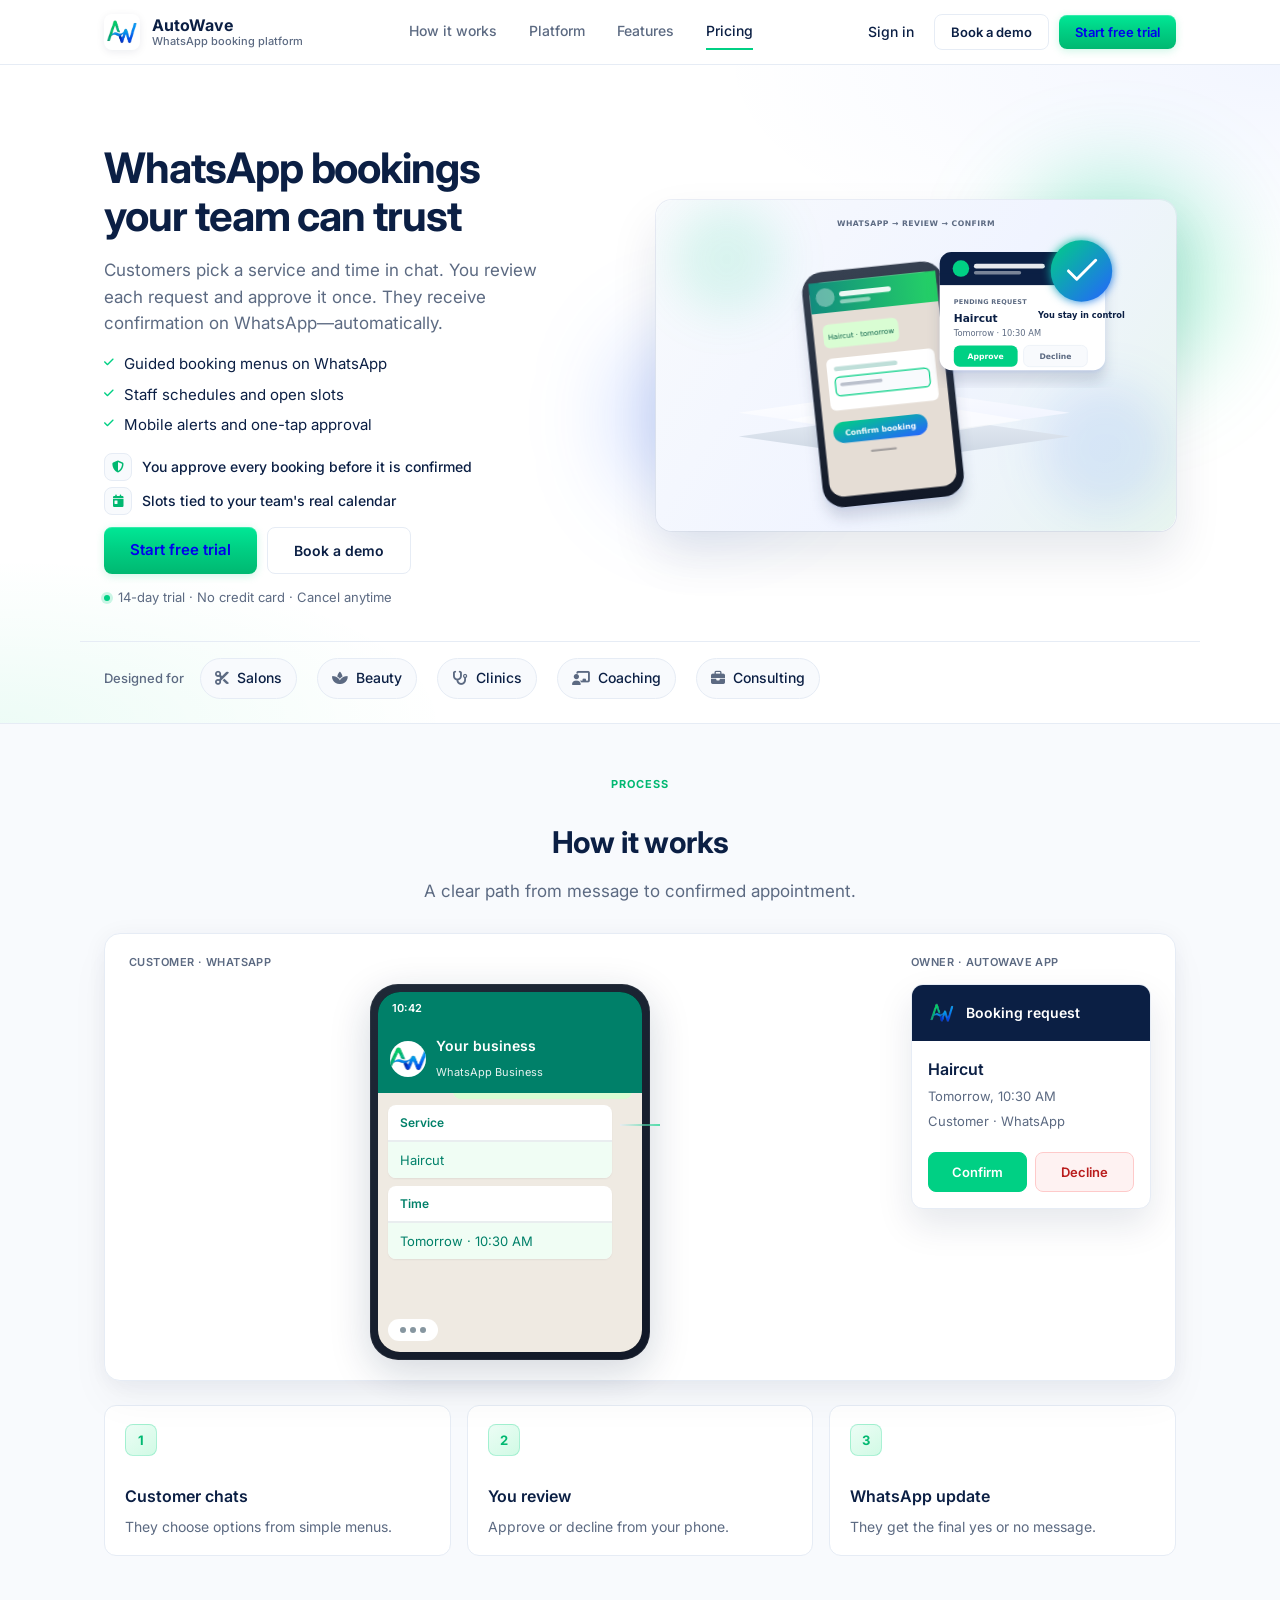
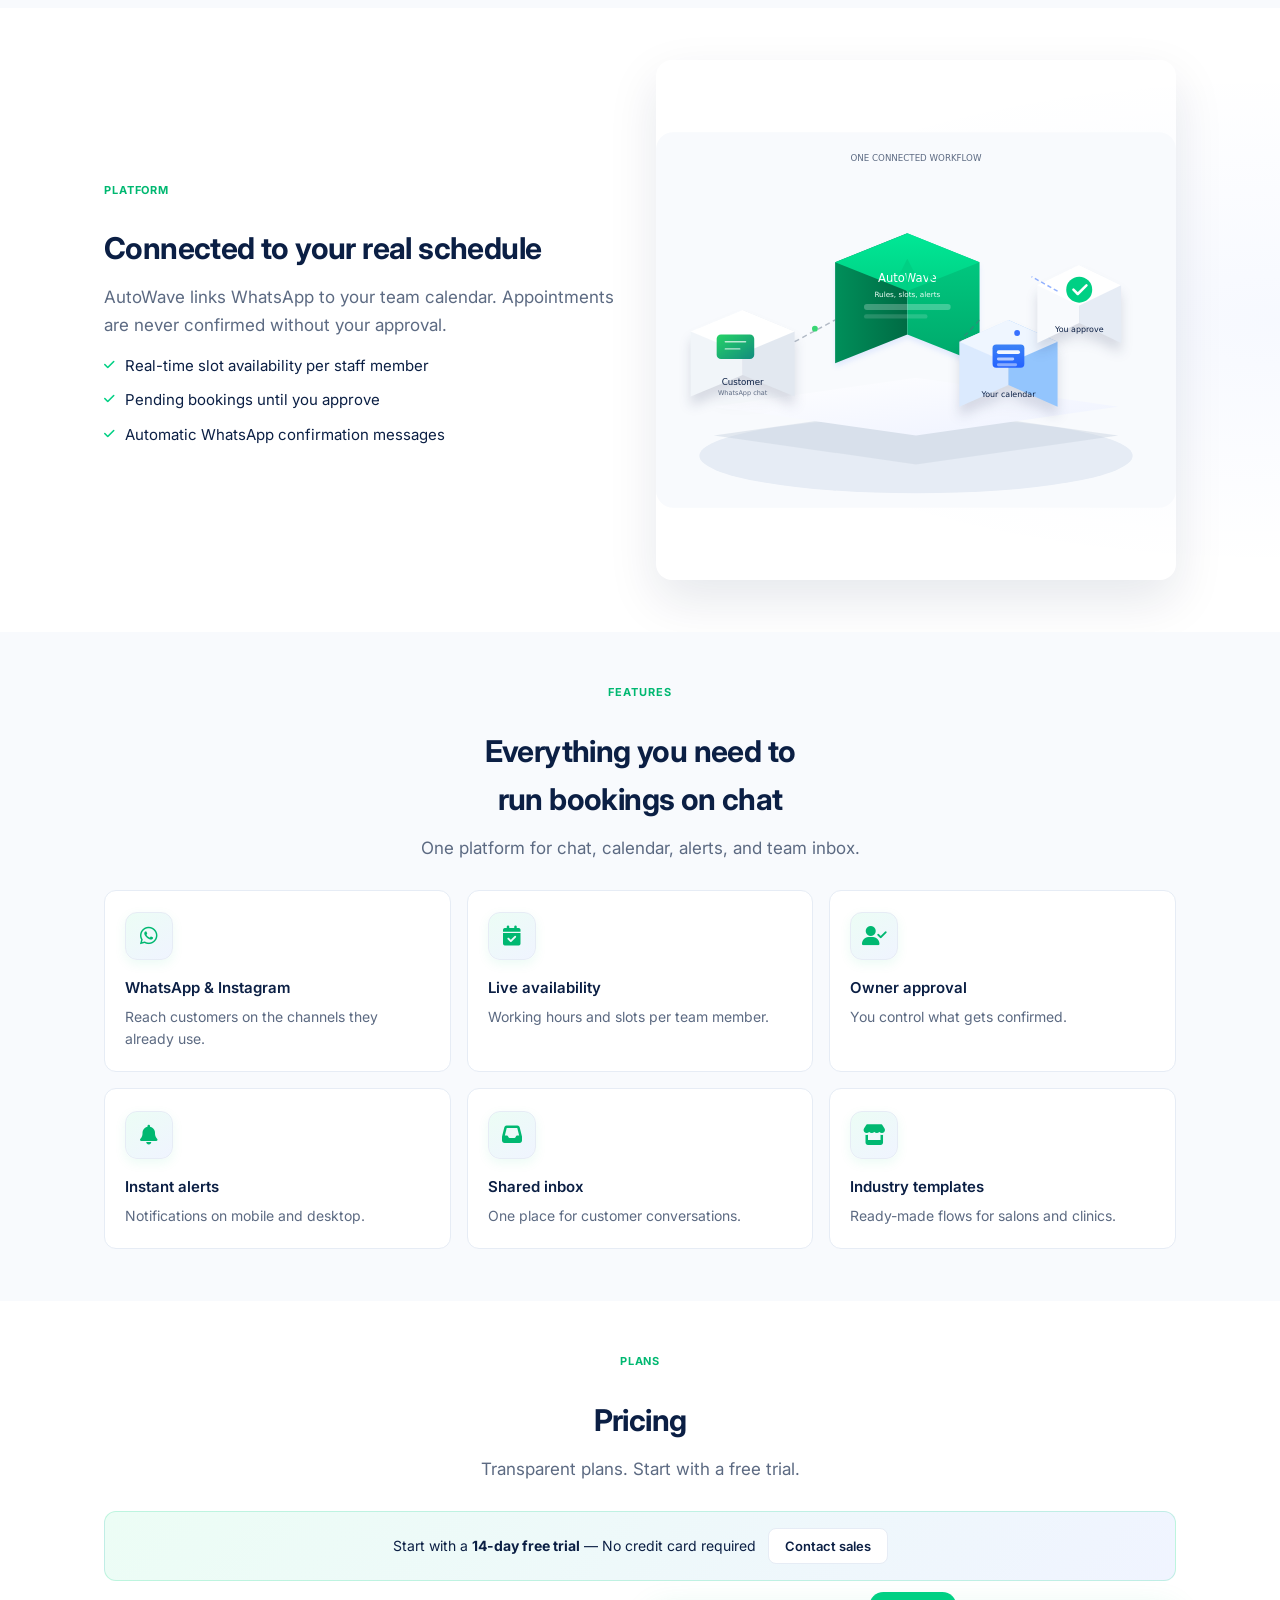
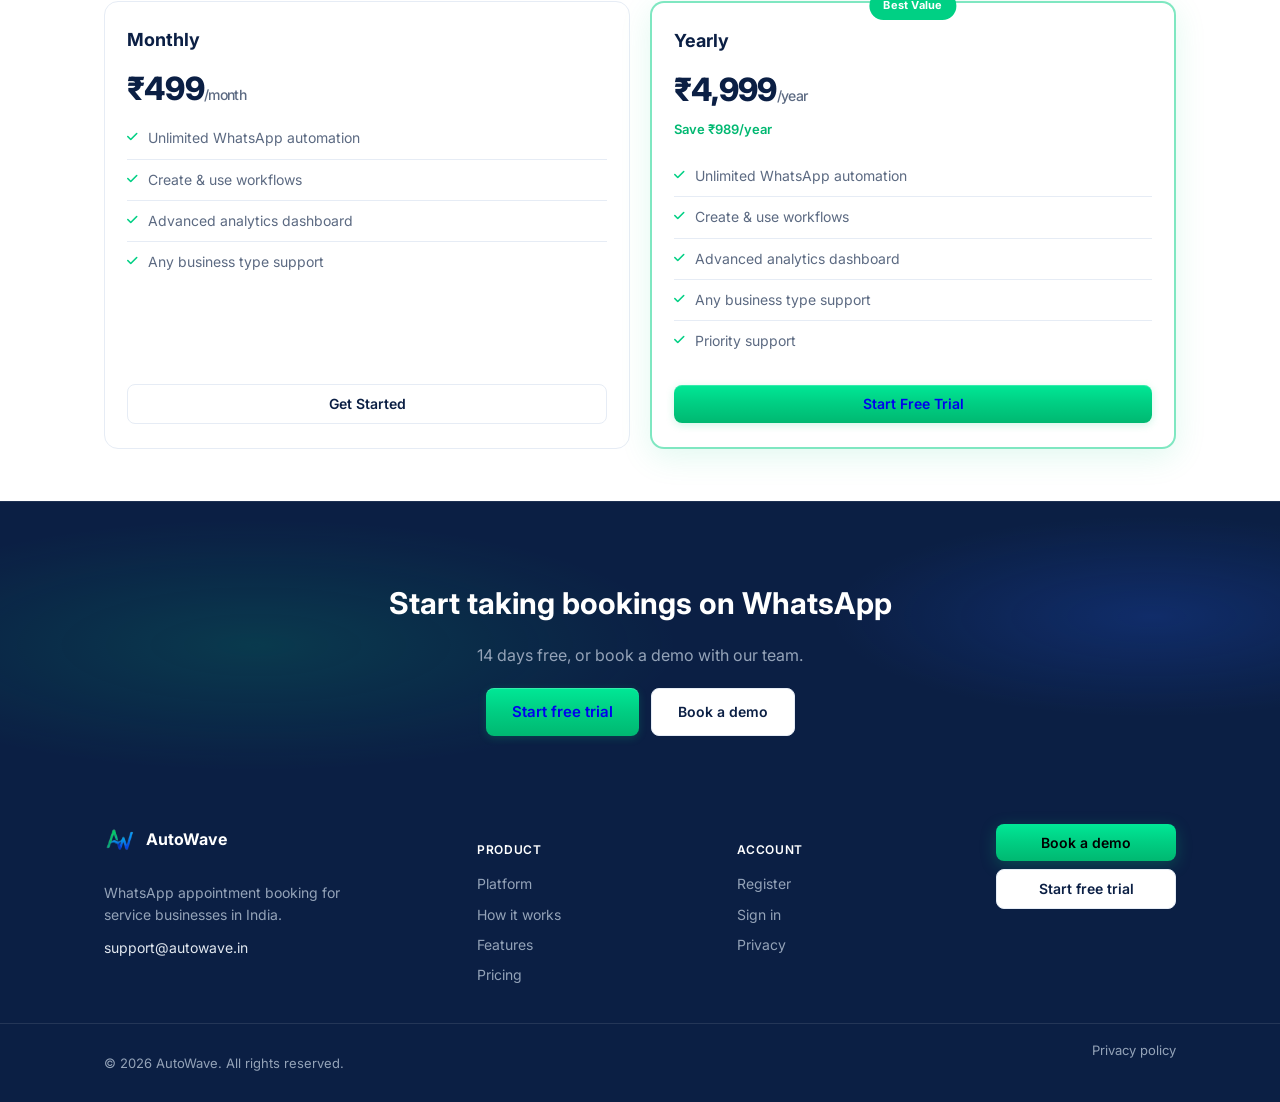
==== commit 55875692: "Get master" ====
--- a/index.html
+++ b/index.html
@@ -1,29 +1,119 @@
 <!DOCTYPE html>
-<html lang="en">
+<html lang="en-IN">
 <head>
     <meta charset="UTF-8">
     <meta name="viewport" content="width=device-width, initial-scale=1.0">
-    <meta name="description" content="AutoWave helps salons and clinics take bookings on WhatsApp. You approve each appointment before the customer is confirmed.">
-    <meta property="og:title" content="AutoWave — WhatsApp appointment booking">
+    <title>AutoWave — WhatsApp Appointment Booking for Salons &amp; Clinics</title>
+    <meta name="description" content="AutoWave lets customers book on WhatsApp while you approve each appointment. Live staff availability, instant alerts, and automatic confirmations for salons, clinics, and service businesses in India.">
+    <meta name="keywords" content="WhatsApp booking, appointment scheduling, salon booking, clinic appointments, WhatsApp Business, AutoWave, India">
+    <meta name="author" content="AutoWave">
+    <meta name="robots" content="index, follow, max-image-preview:large">
+    <meta name="googlebot" content="index, follow">
+    <link rel="canonical" href="https://autowave.playltp.in/" id="canonicalUrl">
+
+    <!-- Open Graph -->
+    <meta property="og:locale" content="en_IN">
+    <meta property="og:type" content="website">
+    <meta property="og:site_name" content="AutoWave">
+    <meta property="og:title" content="AutoWave — WhatsApp Appointment Booking">
     <meta property="og:description" content="Guided WhatsApp bookings with owner approval, live availability, and instant customer confirmations.">
-    <meta property="og:type" content="website">
+    <meta property="og:url" content="https://autowave.playltp.in/" id="ogUrl">
+    <meta property="og:image" content="https://autowave.playltp.in/content/og-image.svg" id="ogImage">
+    <meta property="og:image:alt" content="AutoWave WhatsApp appointment booking platform">
+
+    <!-- Twitter -->
+    <meta name="twitter:card" content="summary_large_image">
+    <meta name="twitter:title" content="AutoWave — WhatsApp Appointment Booking">
+    <meta name="twitter:description" content="Customers book in WhatsApp. You approve. They get confirmed automatically.">
+    <meta name="twitter:image" content="https://autowave.playltp.in/content/og-image.svg" id="twitterImage">
+
+    <link rel="icon" type="image/png" href="./content/autowave-icon.png">
+    <link rel="apple-touch-icon" href="./content/autowave-icon.png">
+    <meta name="theme-color" content="#0B1F44">
+    <meta name="application-name" content="AutoWave">
+
     <link rel="preconnect" href="https://fonts.googleapis.com">
     <link rel="preconnect" href="https://fonts.gstatic.com" crossorigin>
-    <link rel="icon" type="image/png" href="./content/autowave-icon.png">
-    <title>AutoWave — WhatsApp appointment booking</title>
+    <link rel="dns-prefetch" href="https://cdnjs.cloudflare.com">
+    <link rel="dns-prefetch" href="https://api.autowave.playltp.in">
+
     <link rel="stylesheet" href="https://cdnjs.cloudflare.com/ajax/libs/font-awesome/6.4.0/css/all.min.css">
-    <meta name="theme-color" content="#0B1F44">
     <link rel="stylesheet" href="landing-base.css">
     <link rel="stylesheet" href="landing-pro.css">
     <link rel="stylesheet" href="landing-polish.css">
     <link href="https://fonts.googleapis.com/css2?family=Inter:wght@400;500;600;700&display=swap" rel="stylesheet">
+
+    <script type="application/ld+json" id="schemaOrg">
+    {
+      "@context": "https://schema.org",
+      "@graph": [
+        {
+          "@type": "Organization",
+          "@id": "https://autowave.playltp.in/#organization",
+          "name": "AutoWave",
+          "url": "https://autowave.playltp.in/",
+          "logo": "https://autowave.playltp.in/content/autowave-icon.png",
+          "email": "support@autowave.in",
+          "description": "WhatsApp appointment booking platform for service businesses with owner approval on every booking.",
+          "areaServed": { "@type": "Country", "name": "India" }
+        },
+        {
+          "@type": "WebSite",
+          "@id": "https://autowave.playltp.in/#website",
+          "url": "https://autowave.playltp.in/",
+          "name": "AutoWave",
+          "publisher": { "@id": "https://autowave.playltp.in/#organization" },
+          "inLanguage": "en-IN"
+        },
+        {
+          "@type": "SoftwareApplication",
+          "name": "AutoWave",
+          "applicationCategory": "BusinessApplication",
+          "operatingSystem": "Web, Android, iOS",
+          "description": "WhatsApp and Instagram booking flows with owner approval, scheduling, and customer notifications.",
+          "offers": {
+            "@type": "Offer",
+            "price": "499",
+            "priceCurrency": "INR",
+            "description": "Plans from monthly billing with free trial available"
+          },
+          "provider": { "@id": "https://autowave.playltp.in/#organization" }
+        },
+        {
+          "@type": "HowTo",
+          "name": "How to take WhatsApp bookings with owner approval",
+          "description": "AutoWave connects WhatsApp chat to your calendar so you approve each appointment before the customer is confirmed.",
+          "step": [
+            {
+              "@type": "HowToStep",
+              "position": 1,
+              "name": "Customer chats on WhatsApp",
+              "text": "The customer chooses a service and time from simple menus in WhatsApp."
+            },
+            {
+              "@type": "HowToStep",
+              "position": 2,
+              "name": "You review the request",
+              "text": "You receive an alert and approve or decline the booking from the AutoWave app."
+            },
+            {
+              "@type": "HowToStep",
+              "position": 3,
+              "name": "Customer gets confirmation",
+              "text": "WhatsApp sends an automatic confirmation or decline message to the customer."
+            }
+          ]
+        }
+      ]
+    }
+    </script>
 </head>
 <body class="aw-landing">
     <a class="aw-skip" href="#main">Skip to content</a>
     <header class="aw-header" id="siteHeader">
         <div class="aw-container aw-header__row">
             <a href="#showcase" class="aw-brand">
-                <img src="./content/autowave-icon.png" alt="AutoWave" class="aw-brand__mark" width="36" height="36">
+                <img src="./content/autowave-icon.png" alt="AutoWave logo" class="aw-brand__mark" width="36" height="36">
                 <span class="aw-brand__text">
                     <span class="aw-brand__name">AutoWave</span>
                     <span class="aw-brand__tag">WhatsApp booking platform</span>
@@ -91,7 +181,7 @@
                     <span class="aw-hero__orb aw-hero__orb--green" aria-hidden="true"></span>
                     <span class="aw-hero__orb aw-hero__orb--blue" aria-hidden="true"></span>
                     <div class="aw-hero__stage">
-                        <img src="./content/hero-visual.svg" alt="WhatsApp booking and owner approval" class="aw-hero__illustration" width="880" height="560">
+                        <img src="./content/hero-visual.svg" alt="Illustration of WhatsApp booking flow and owner approval in AutoWave" class="aw-hero__illustration" width="880" height="560">
                     </div>
                 </div>
             </div>
@@ -234,7 +324,7 @@
     <footer class="aw-footer site-footer">
         <div class="aw-container aw-footer__grid">
             <div class="aw-footer__brand">
-                <a href="#showcase" class="aw-footer__logo"><img src="./content/autowave-icon.png" alt="" width="32" height="32"><span>AutoWave</span></a>
+                <a href="#showcase" class="aw-footer__logo"><img src="./content/autowave-icon.png" alt="AutoWave logo" width="32" height="32"><span>AutoWave</span></a>
                 <p>WhatsApp appointment booking for service businesses in India.</p>
                 <a href="mailto:support@autowave.in" class="aw-footer__email">support@autowave.in</a>
             </div>
@@ -273,6 +363,7 @@
         <a href="https://app.autowave.playltp.in/register" class="mobile-demo-bar__trial" id="startTrialMobile">Free trial</a>
     </div>
 
+    <script src="seo.js"></script>
     <script src="script.js"></script>
     <script src="landing-motion.js"></script>
 </body>
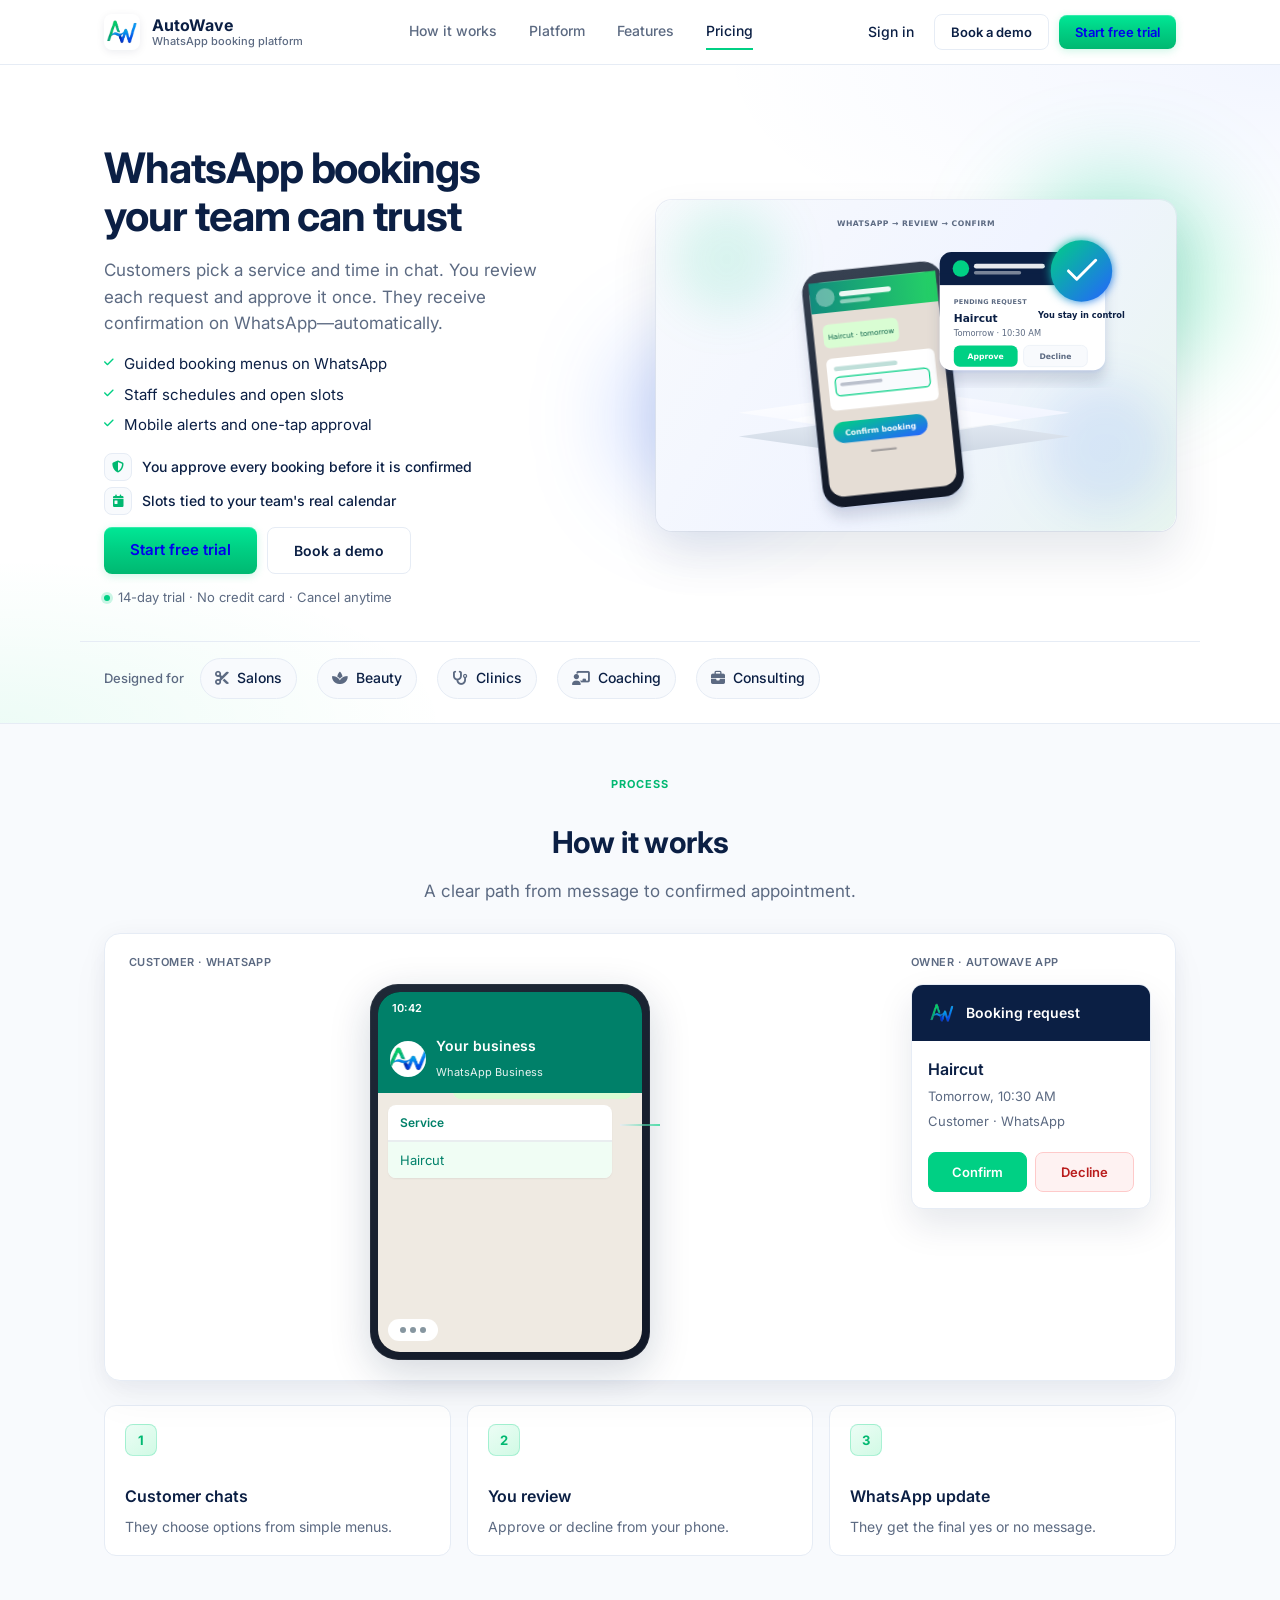
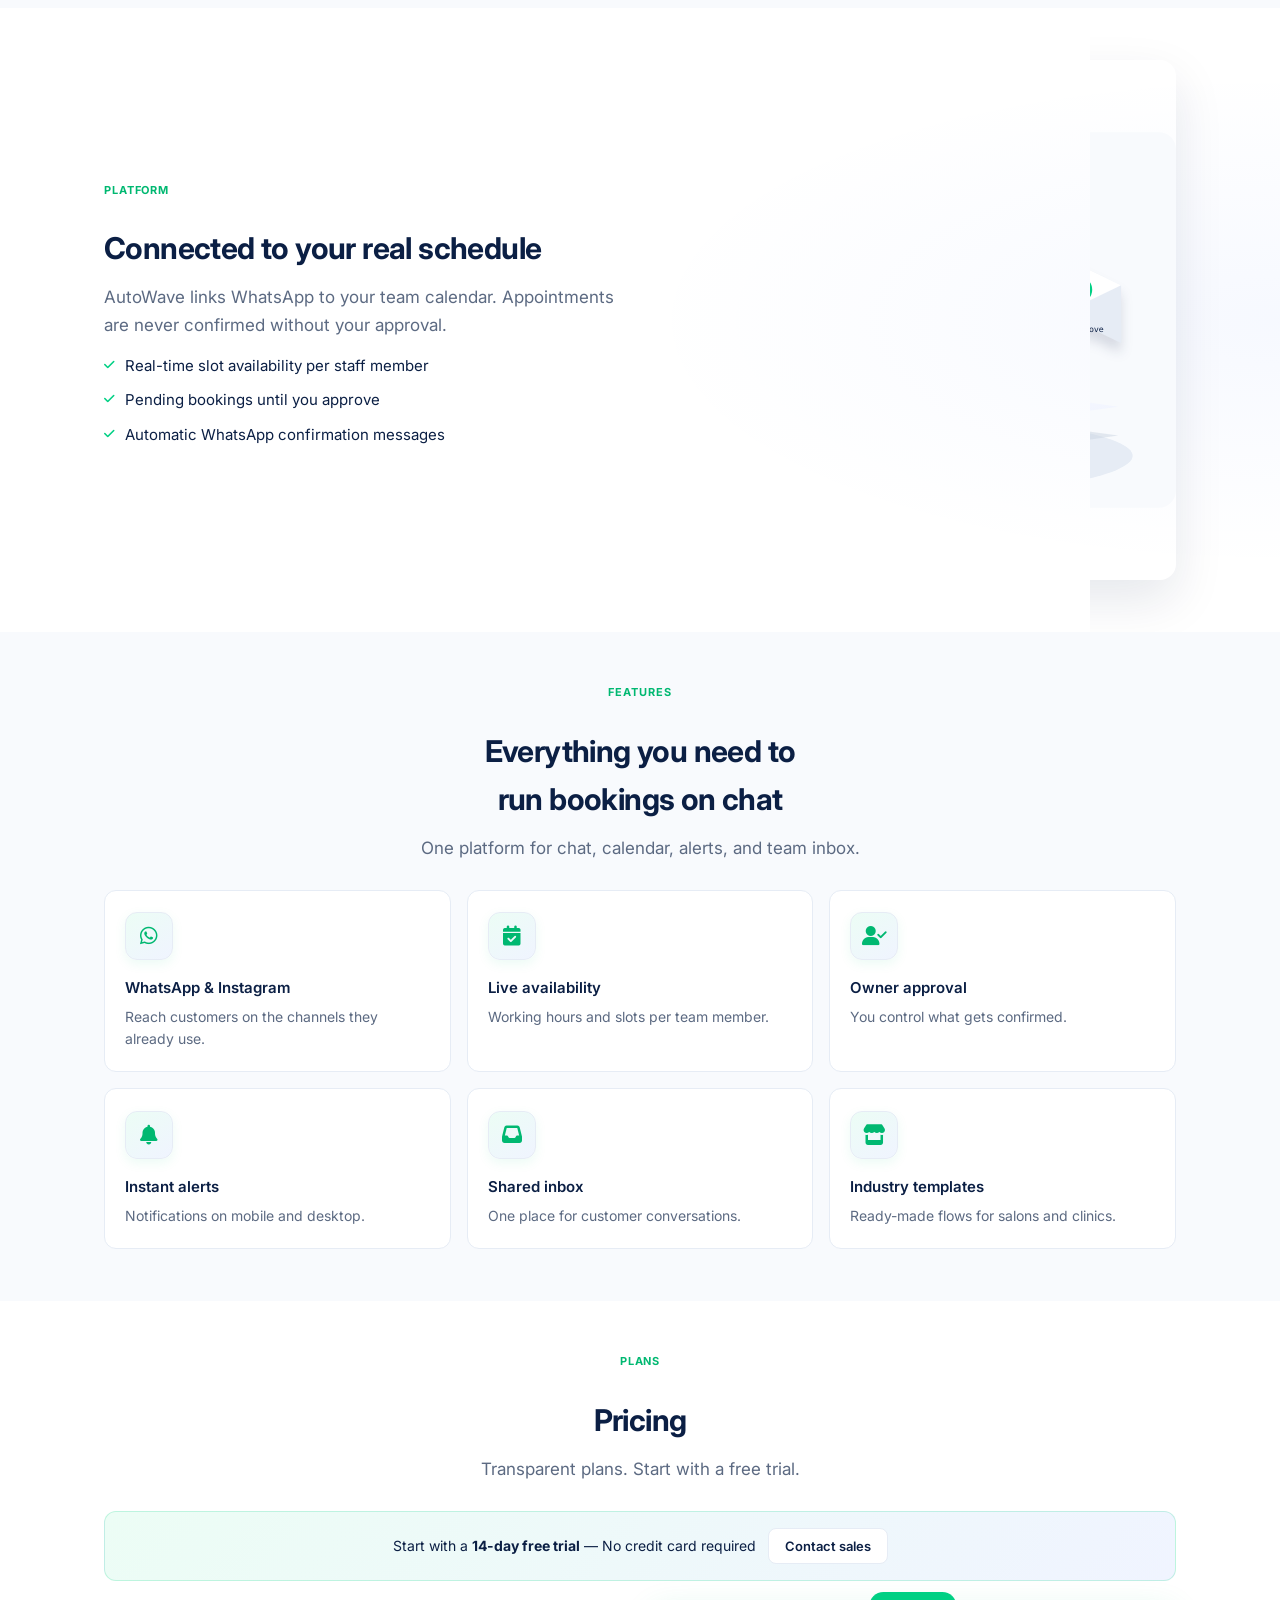
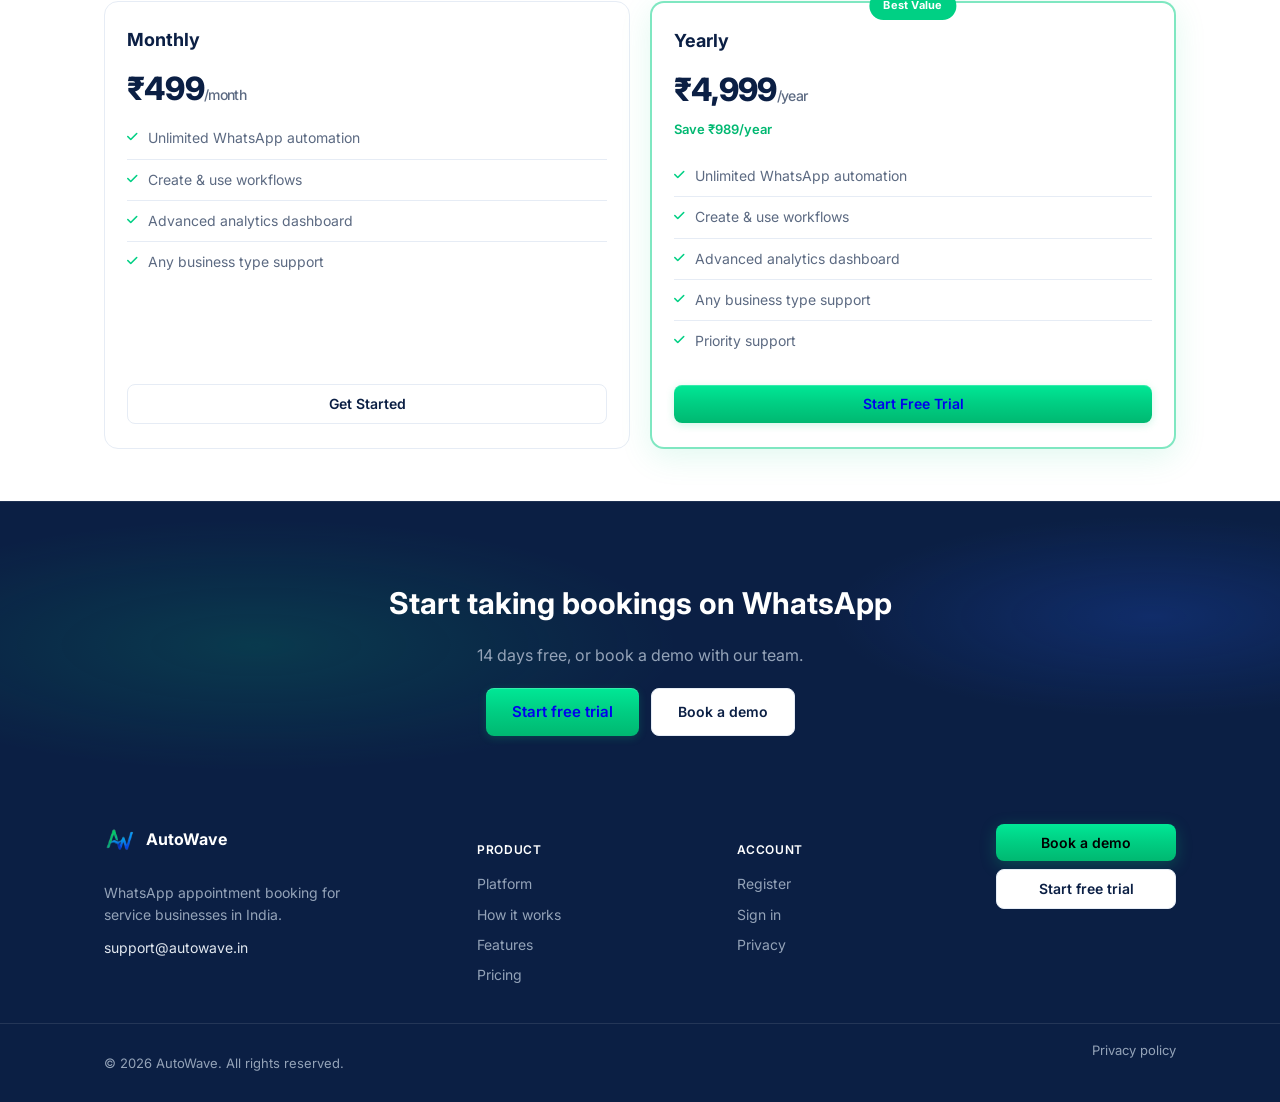
==== commit 4294bf7f: "Get master" ====
--- a/index.html
+++ b/index.html
@@ -18,16 +18,18 @@
     <meta property="og:title" content="AutoWave — WhatsApp Appointment Booking">
     <meta property="og:description" content="Guided WhatsApp bookings with owner approval, live availability, and instant customer confirmations.">
     <meta property="og:url" content="https://autowave.playltp.in/" id="ogUrl">
-    <meta property="og:image" content="https://autowave.playltp.in/content/og-image.svg" id="ogImage">
-    <meta property="og:image:alt" content="AutoWave WhatsApp appointment booking platform">
+    <meta property="og:image" content="https://autowave.playltp.in/content/autowave-marketing.png" id="ogImage">
+    <meta property="og:image:type" content="image/png">
+    <meta property="og:image:alt" content="AutoWave — WhatsApp appointment booking for salons and clinics">
 
     <!-- Twitter -->
     <meta name="twitter:card" content="summary_large_image">
     <meta name="twitter:title" content="AutoWave — WhatsApp Appointment Booking">
     <meta name="twitter:description" content="Customers book in WhatsApp. You approve. They get confirmed automatically.">
-    <meta name="twitter:image" content="https://autowave.playltp.in/content/og-image.svg" id="twitterImage">
-
-    <link rel="icon" type="image/png" href="./content/autowave-icon.png">
+    <meta name="twitter:image" content="https://autowave.playltp.in/content/autowave-marketing.png" id="twitterImage">
+    <meta name="twitter:image:alt" content="AutoWave marketing preview">
+
+    <link rel="icon" type="image/png" href="./content/autowave-icon.png" sizes="any">
     <link rel="apple-touch-icon" href="./content/autowave-icon.png">
     <meta name="theme-color" content="#0B1F44">
     <meta name="application-name" content="AutoWave">
@@ -52,7 +54,12 @@
           "@id": "https://autowave.playltp.in/#organization",
           "name": "AutoWave",
           "url": "https://autowave.playltp.in/",
-          "logo": "https://autowave.playltp.in/content/autowave-icon.png",
+          "logo": {
+            "@type": "ImageObject",
+            "url": "https://autowave.playltp.in/content/autowave-icon.png",
+            "caption": "AutoWave logo"
+          },
+          "image": "https://autowave.playltp.in/content/autowave-marketing.png",
           "email": "support@autowave.in",
           "description": "WhatsApp appointment booking platform for service businesses with owner approval on every booking.",
           "areaServed": { "@type": "Country", "name": "India" }
@@ -71,6 +78,7 @@
           "applicationCategory": "BusinessApplication",
           "operatingSystem": "Web, Android, iOS",
           "description": "WhatsApp and Instagram booking flows with owner approval, scheduling, and customer notifications.",
+          "image": "https://autowave.playltp.in/content/autowave-marketing.png",
           "offers": {
             "@type": "Offer",
             "price": "499",
@@ -148,9 +156,10 @@
         <form class="demo-form" id="demoForm">
             <input type="text" name="name" placeholder="Full name" required>
             <input type="email" name="email" placeholder="Work email" required>
-            <input type="tel" name="phone" placeholder="Phone" required>
+            <input type="tel" name="phone" placeholder="10-digit mobile (e.g. 9876543210)" inputmode="numeric" autocomplete="tel" required>
             <select name="businessType" id="businessTypeSelect" required><option value="">Business type</option></select>
             <input type="text" name="company" placeholder="Business name" required>
+            <p class="aw-form-error" id="demoFormError" role="alert" hidden></p>
             <button type="submit" class="btn btn-primary btn-block">Request demo</button>
             <p class="aw-form-note">We typically respond within one business day. No spam.</p>
         </form>
--- a/landing-base.css
+++ b/landing-base.css
@@ -120,6 +120,21 @@
     color: #94a3b8;
 }
 
+.aw-landing .aw-form-error {
+    font-size: 13px;
+    line-height: 1.45;
+    color: #b91c1c;
+    background: #fef2f2;
+    border: 1px solid #fecaca;
+    border-radius: 8px;
+    padding: 10px 12px;
+    margin: 0;
+}
+
+.aw-landing .aw-form-error[hidden] {
+    display: none;
+}
+
 @media (max-width: 768px) {
     .aw-landing .floating-form {
         bottom: 80px;
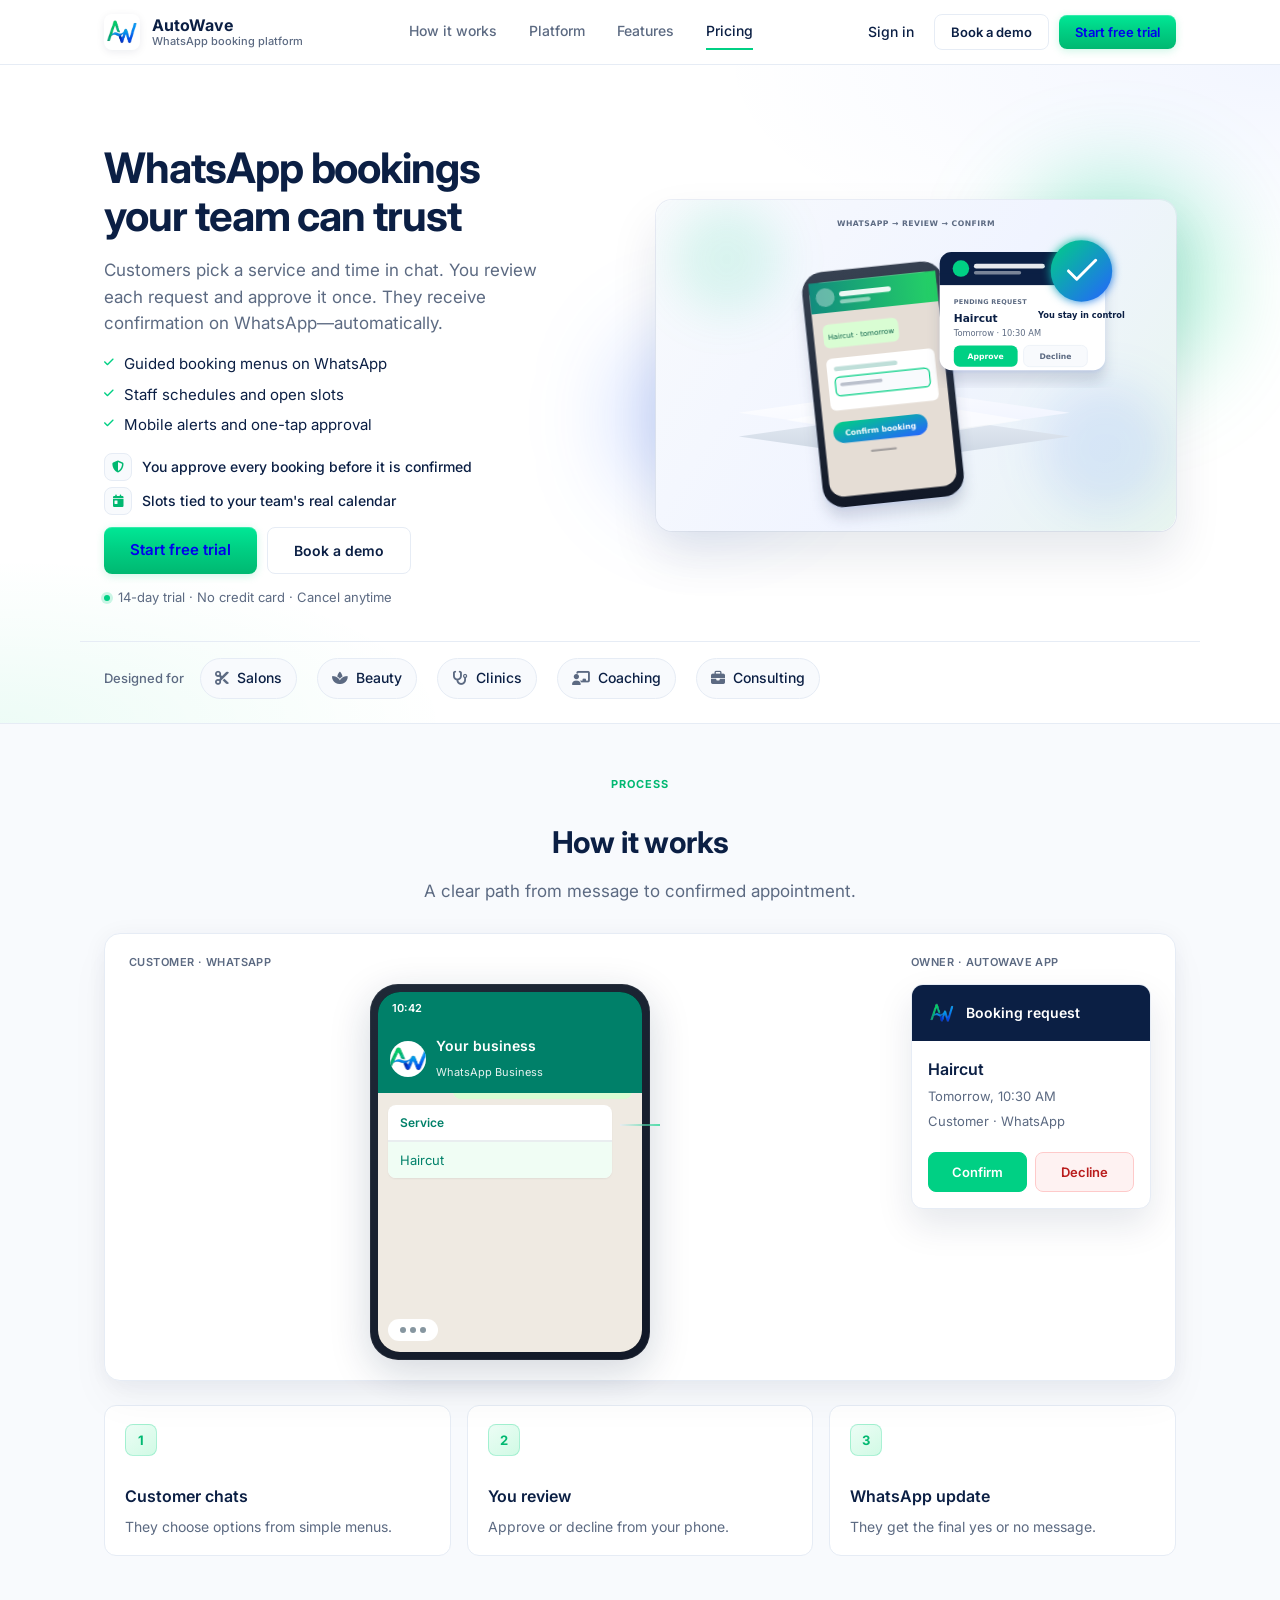
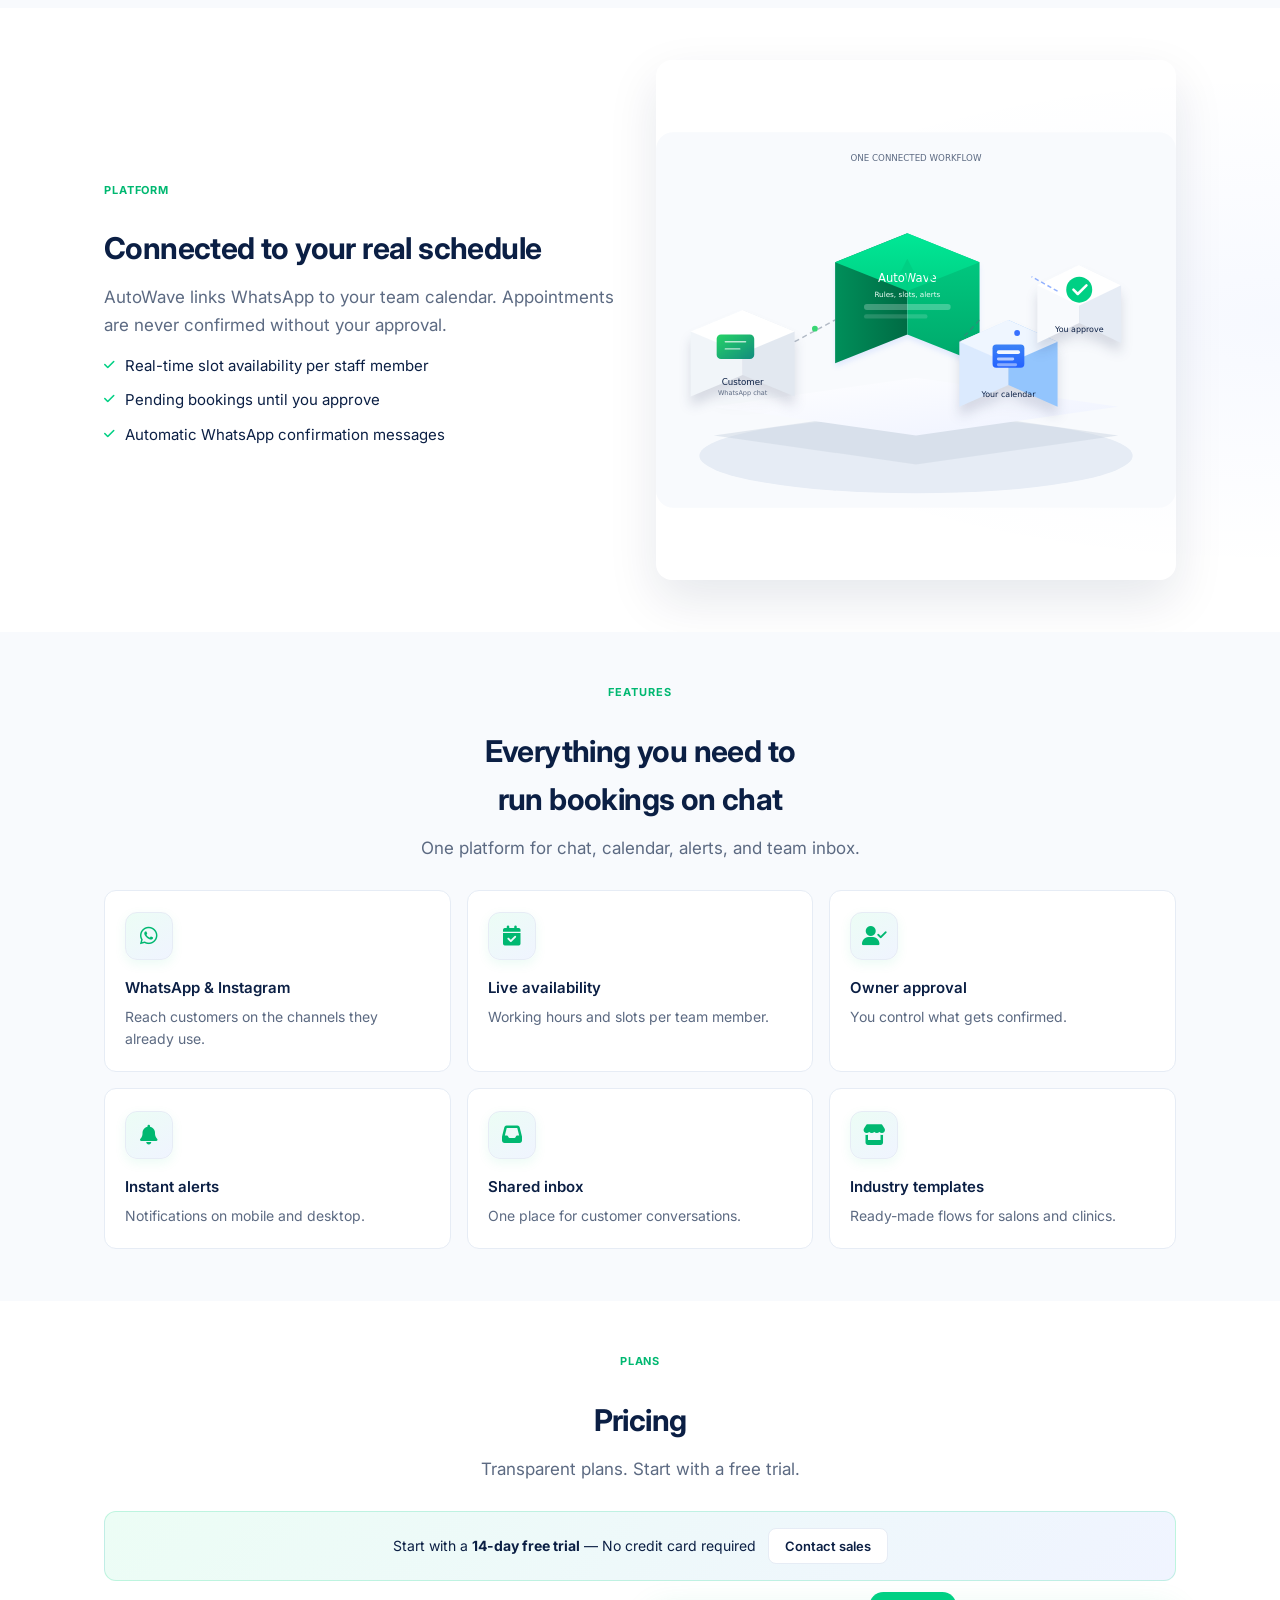
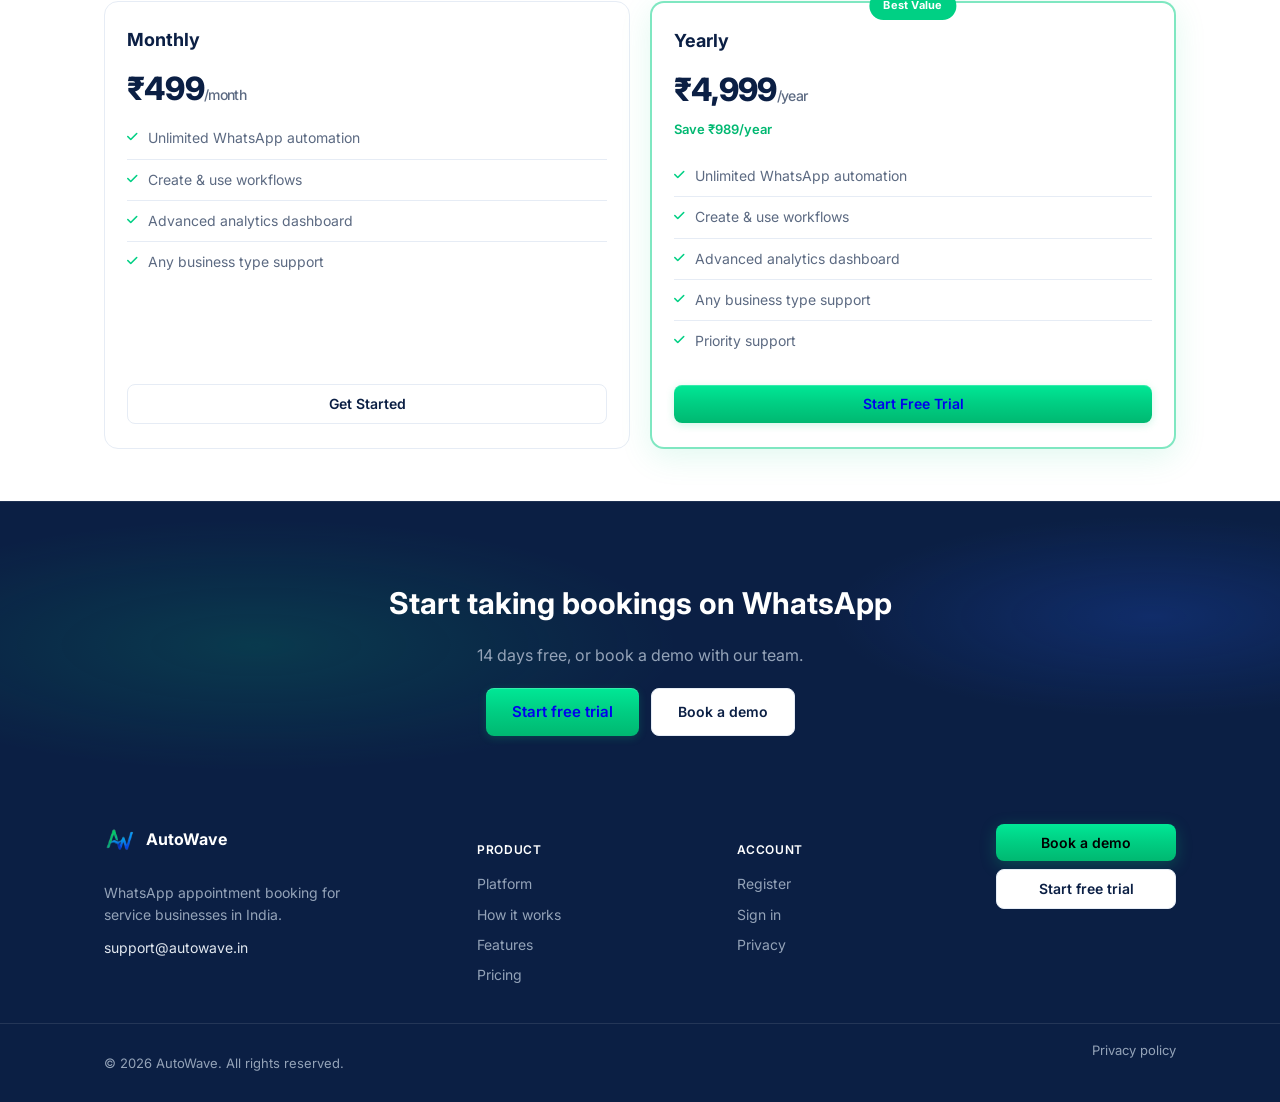
==== commit 55e2b52d: "Get master" ====
--- a/index.html
+++ b/index.html
@@ -151,8 +151,8 @@
 
     <div class="floating-form aw-demo-panel" id="floatingForm">
         <button class="form-close" id="formClose" type="button" aria-label="Close"><i class="fas fa-times"></i></button>
-        <h3 class="form-title">Book a demo</h3>
-        <p class="form-desc">Our team will show you setup for your business type.</p>
+        <h3 class="form-title" id="demoFormTitle">Book a demo</h3>
+        <p class="form-desc" id="demoFormDesc">Our team will show you setup for your business type.</p>
         <form class="demo-form" id="demoForm">
             <input type="text" name="name" placeholder="Full name" required>
             <input type="email" name="email" placeholder="Work email" required>
@@ -163,6 +163,11 @@
             <button type="submit" class="btn btn-primary btn-block">Request demo</button>
             <p class="aw-form-note">We typically respond within one business day. No spam.</p>
         </form>
+        <div class="demo-form-success" id="demoFormSuccess" hidden aria-live="polite">
+            <div class="demo-success-icon" aria-hidden="true"><i class="fas fa-check"></i></div>
+            <h3 class="demo-success-title">Thank you!</h3>
+            <p class="demo-success-text" id="demoSuccessMessage">Our team will reach out within one business day.</p>
+        </div>
     </div>
 
     <main id="main">
--- a/landing-polish.css
+++ b/landing-polish.css
@@ -214,6 +214,113 @@
     animation: awFormIn 0.35s cubic-bezier(0.22, 1, 0.36, 1);
 }
 
+.aw-landing .floating-form.is-closing {
+    animation: awFormOut 0.38s cubic-bezier(0.4, 0, 0.2, 1) forwards;
+}
+
+@keyframes awFormOut {
+    to {
+        opacity: 0;
+        transform: translateY(10px) scale(0.98);
+    }
+}
+
+.aw-landing .floating-form.is-success {
+    box-shadow: 0 24px 60px rgba(0, 208, 132, 0.18);
+}
+
+.demo-form-success {
+    text-align: center;
+    padding: 12px 4px 8px;
+}
+
+.demo-form-success[hidden] {
+    display: none;
+}
+
+.demo-success-icon {
+    position: relative;
+    width: 64px;
+    height: 64px;
+    margin: 0 auto 16px;
+    border-radius: 50%;
+    background: linear-gradient(145deg, #00d084, #00a86b);
+    color: #fff;
+    display: flex;
+    align-items: center;
+    justify-content: center;
+    font-size: 28px;
+    box-shadow: 0 12px 28px rgba(0, 208, 132, 0.35);
+    animation: demoSuccessPop 0.55s cubic-bezier(0.22, 1, 0.36, 1);
+}
+
+.demo-success-icon::after {
+    content: '';
+    position: absolute;
+    width: 64px;
+    height: 64px;
+    border-radius: 50%;
+    border: 2px solid rgba(0, 208, 132, 0.45);
+    animation: demoSuccessRing 0.9s ease-out 0.15s forwards;
+    opacity: 0;
+}
+
+.demo-form-success {
+    position: relative;
+}
+
+.demo-success-title {
+    font-size: 20px;
+    font-weight: 700;
+    color: var(--aw-navy, #0b1f44);
+    margin: 0 0 8px;
+    animation: demoSuccessFadeUp 0.45s ease 0.12s both;
+}
+
+.demo-success-text {
+    font-size: 14px;
+    line-height: 1.5;
+    color: var(--aw-muted, #64748b);
+    margin: 0;
+    animation: demoSuccessFadeUp 0.45s ease 0.22s both;
+}
+
+@keyframes demoSuccessPop {
+    0% {
+        opacity: 0;
+        transform: scale(0.4);
+    }
+    70% {
+        transform: scale(1.08);
+    }
+    100% {
+        opacity: 1;
+        transform: scale(1);
+    }
+}
+
+@keyframes demoSuccessRing {
+    0% {
+        opacity: 0.8;
+        transform: scale(1);
+    }
+    100% {
+        opacity: 0;
+        transform: scale(1.55);
+    }
+}
+
+@keyframes demoSuccessFadeUp {
+    from {
+        opacity: 0;
+        transform: translateY(8px);
+    }
+    to {
+        opacity: 1;
+        transform: none;
+    }
+}
+
 @keyframes awFormIn {
     from {
         opacity: 0;
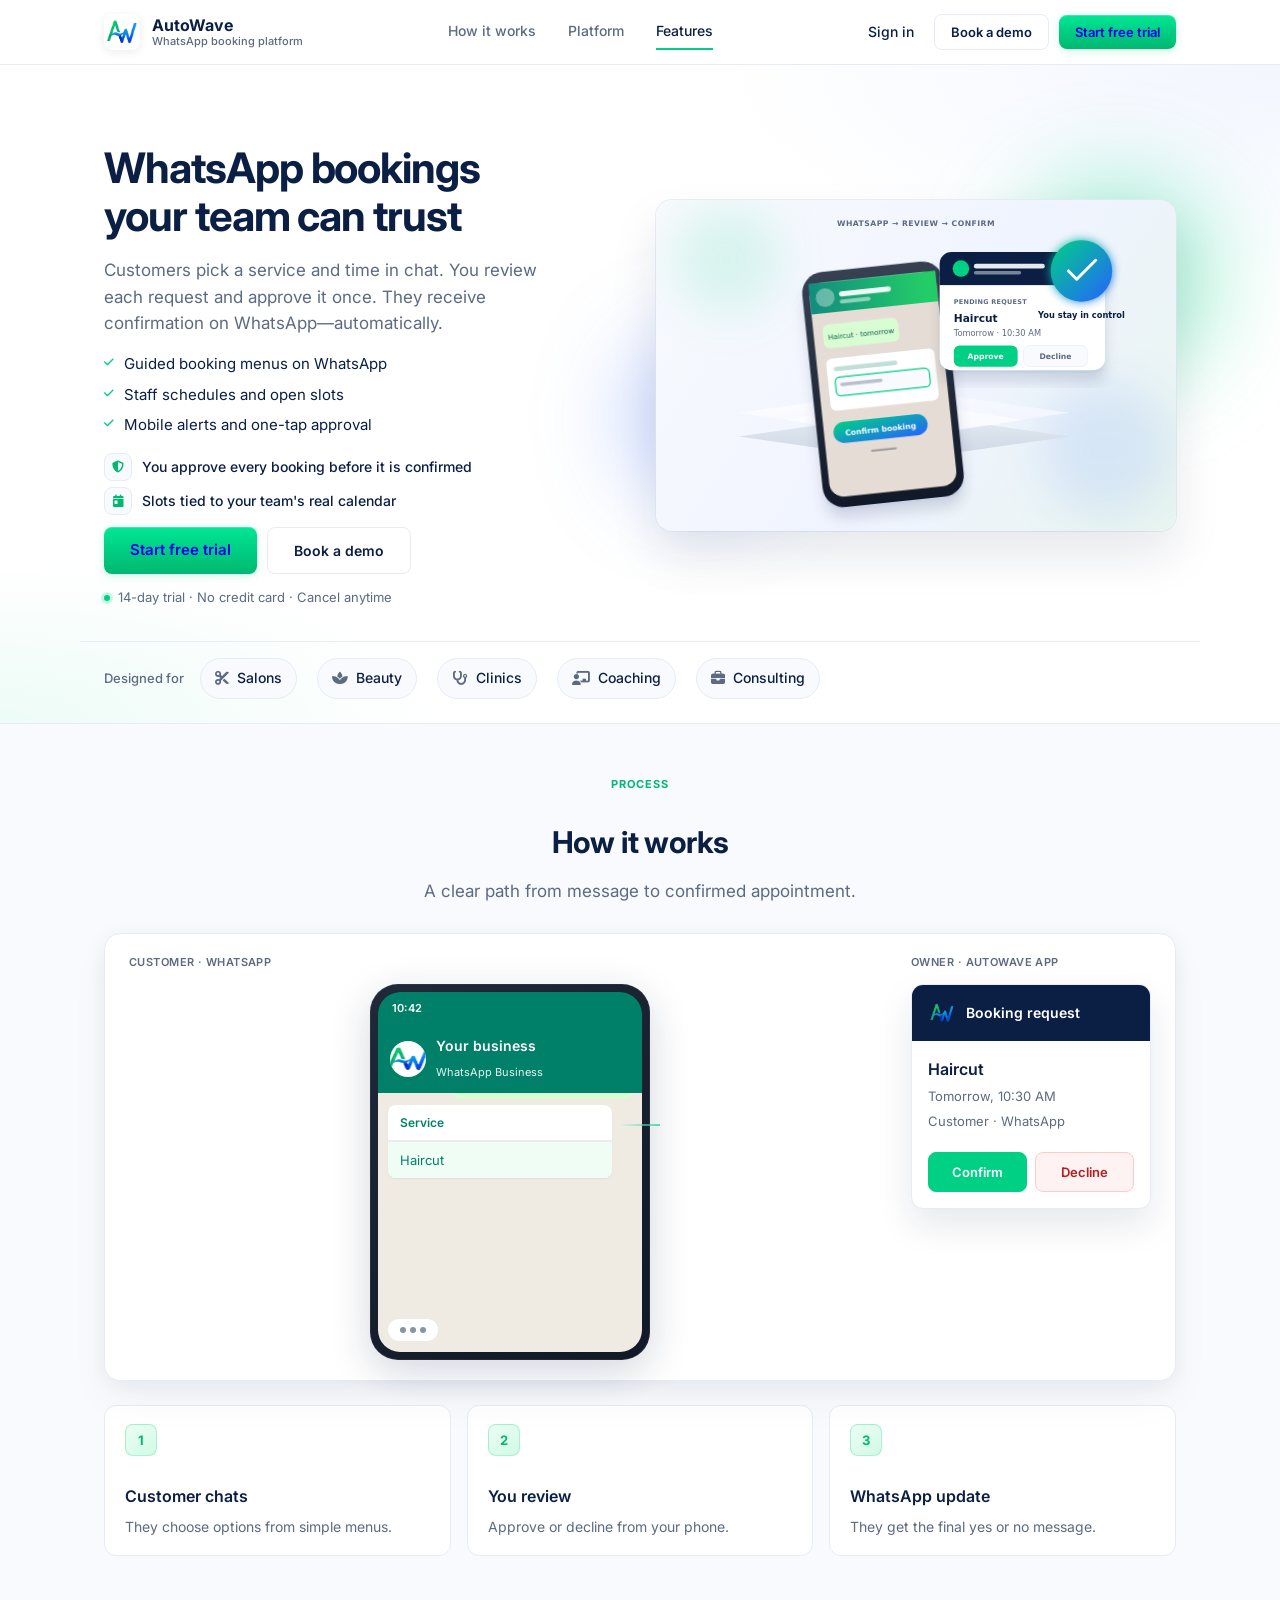
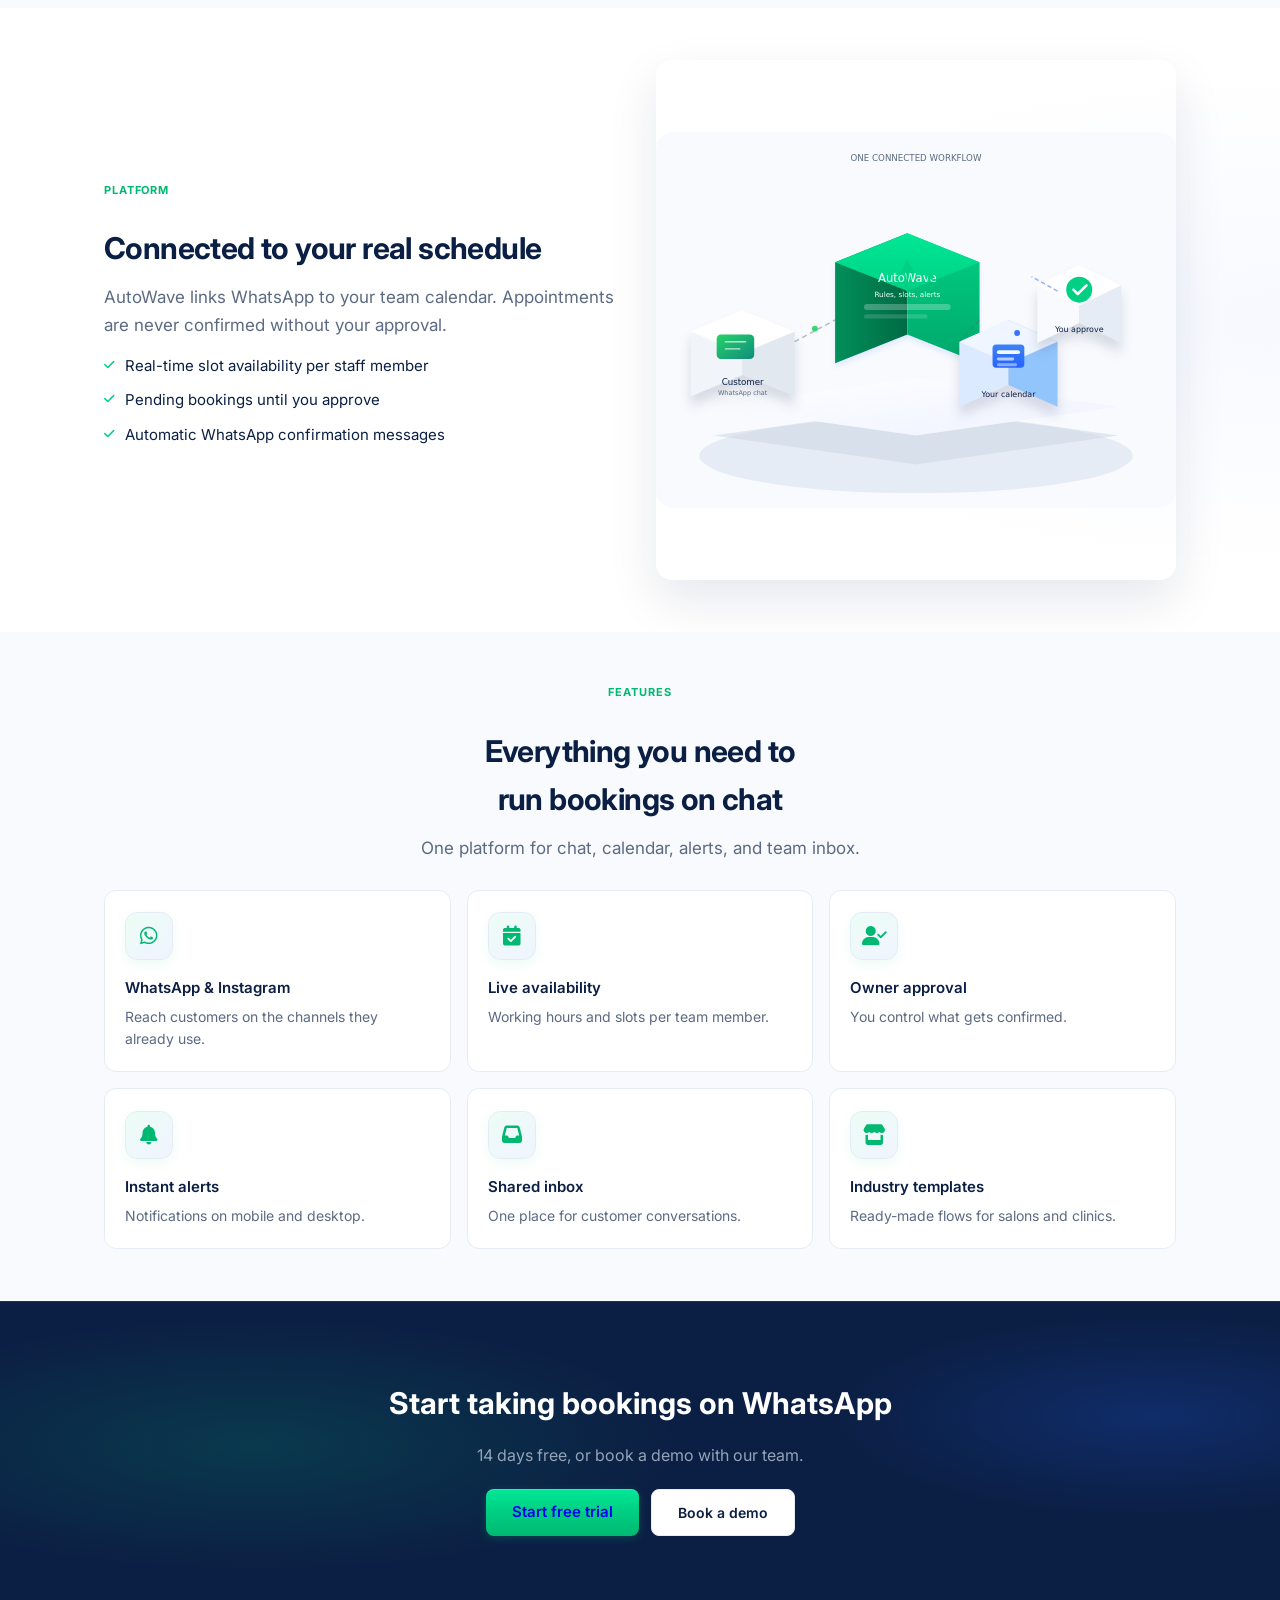
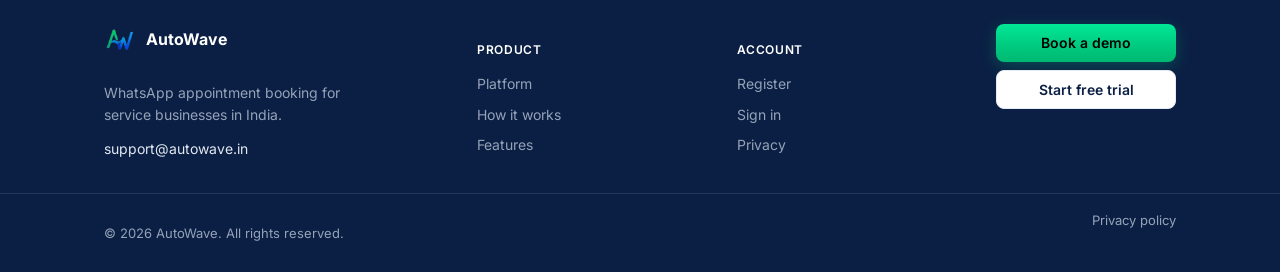
==== commit b8af25a5: "Get master" ====
--- a/index.html
+++ b/index.html
@@ -79,12 +79,6 @@
           "operatingSystem": "Web, Android, iOS",
           "description": "WhatsApp and Instagram booking flows with owner approval, scheduling, and customer notifications.",
           "image": "https://autowave.playltp.in/content/autowave-marketing.png",
-          "offers": {
-            "@type": "Offer",
-            "price": "499",
-            "priceCurrency": "INR",
-            "description": "Plans from monthly billing with free trial available"
-          },
           "provider": { "@id": "https://autowave.playltp.in/#organization" }
         },
         {
@@ -116,7 +110,7 @@
     }
     </script>
 </head>
-<body class="aw-landing">
+<body class="aw-landing aw-pricing-off">
     <a class="aw-skip" href="#main">Skip to content</a>
     <header class="aw-header" id="siteHeader">
         <div class="aw-container aw-header__row">
@@ -134,7 +128,7 @@
                 <a href="#how" class="nav-link">How it works</a>
                 <a href="#architecture" class="nav-link">Platform</a>
                 <a href="#features" class="nav-link">Features</a>
-                <a href="#pricing" class="nav-link">Pricing</a>
+                <a href="#pricing" class="nav-link aw-pricing-nav">Pricing</a>
                 <div class="aw-nav__mobile-actions">
                     <a href="https://app.autowave.playltp.in/login" class="btn btn-secondary-outline btn-block" id="loginNavMobile">Sign in</a>
                     <button type="button" class="btn btn-secondary-outline btn-block" id="bookDemoNavMobile">Book a demo</button>
@@ -156,7 +150,7 @@
         <form class="demo-form" id="demoForm">
             <input type="text" name="name" placeholder="Full name" required>
             <input type="email" name="email" placeholder="Work email" required>
-            <input type="tel" name="phone" placeholder="10-digit mobile (e.g. 9876543210)" inputmode="numeric" autocomplete="tel" required>
+            <input type="tel" name="phone" placeholder="10-digit mobile (6–9)" inputmode="numeric" autocomplete="tel" maxlength="10" pattern="[6-9][0-9]{9}" required>
             <select name="businessType" id="businessTypeSelect" required><option value="">Business type</option></select>
             <input type="text" name="company" placeholder="Business name" required>
             <p class="aw-form-error" id="demoFormError" role="alert" hidden></p>
@@ -305,7 +299,7 @@
             </div>
         </section>
 
-        <section class="aw-section pricing pricing-compact aw-reveal" id="pricing">
+        <section class="aw-section pricing pricing-compact aw-reveal aw-pricing-block" id="pricing" hidden aria-hidden="true">
             <div class="aw-container">
                 <header class="aw-section-head">
                     <p class="aw-eyebrow aw-eyebrow--center">Plans</p>
@@ -348,7 +342,7 @@
                     <li><a href="#architecture">Platform</a></li>
                     <li><a href="#how">How it works</a></li>
                     <li><a href="#features">Features</a></li>
-                    <li><a href="#pricing">Pricing</a></li>
+                    <li class="aw-pricing-nav"><a href="#pricing">Pricing</a></li>
                 </ul>
             </div>
             <div>
--- a/landing-polish.css
+++ b/landing-polish.css
@@ -168,6 +168,18 @@
     opacity: 1;
 }
 
+/* Pricing hidden site-wide (toggle via body.aw-pricing-off / SHOW_PRICING in script.js) */
+body.aw-pricing-off .aw-pricing-block,
+body.aw-pricing-off .aw-pricing-nav,
+body.aw-pricing-off #pricing {
+    display: none !important;
+}
+
+.aw-pricing-block[hidden],
+.aw-pricing-nav[hidden] {
+    display: none !important;
+}
+
 /* Pricing loading */
 .aw-landing #pricingGrid.is-loading {
     display: grid;
